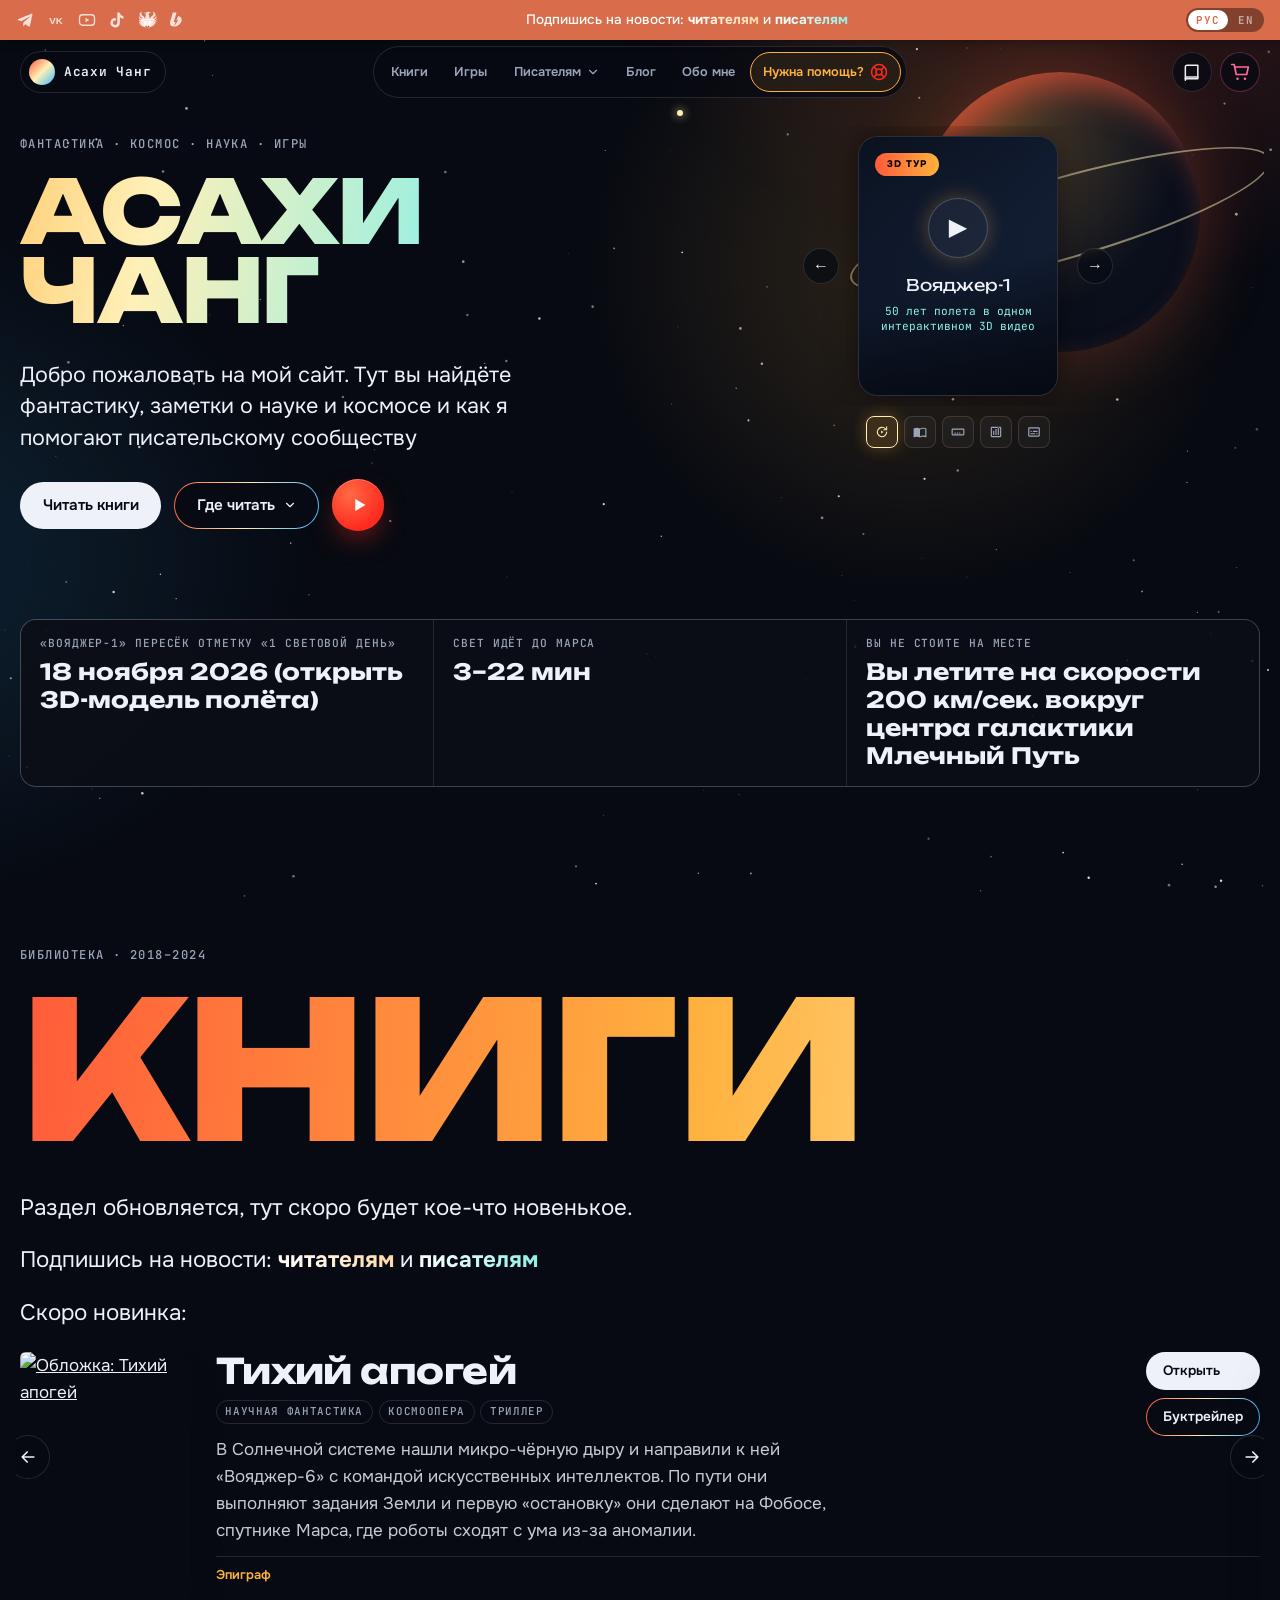
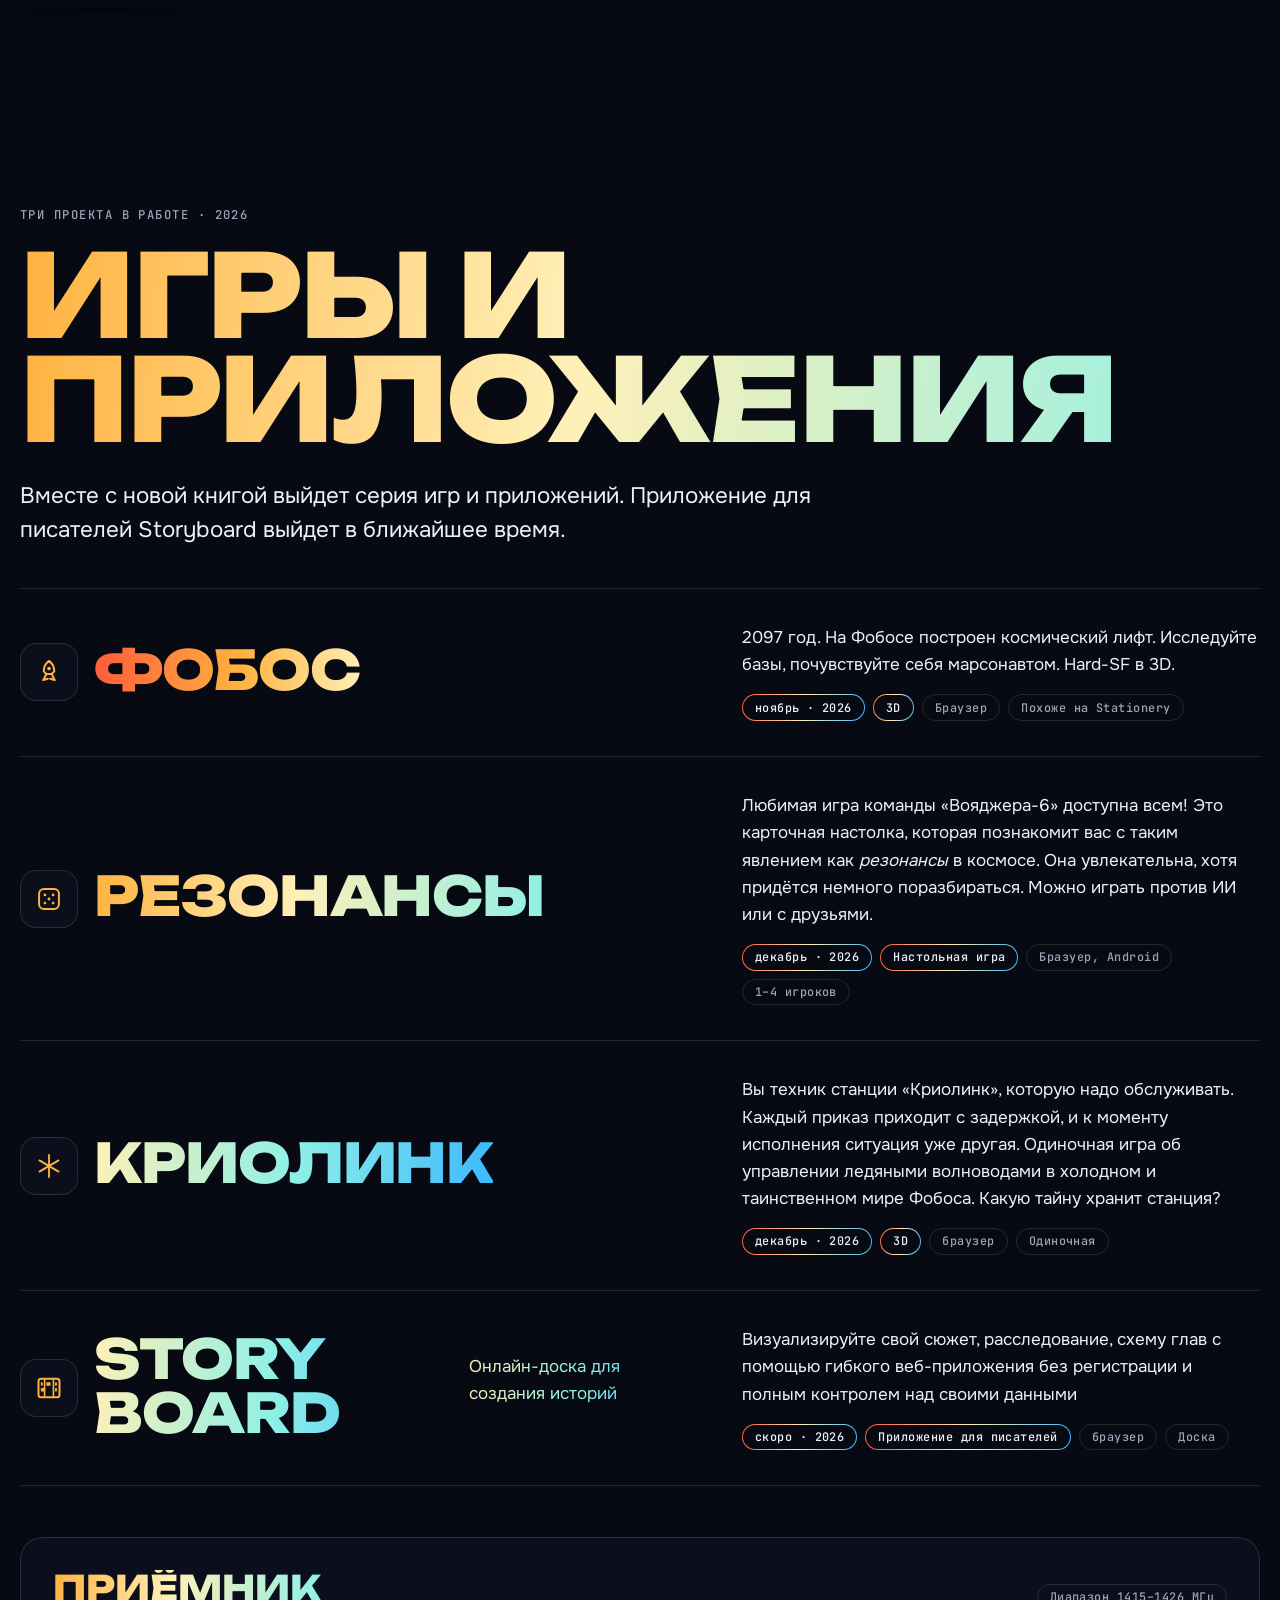
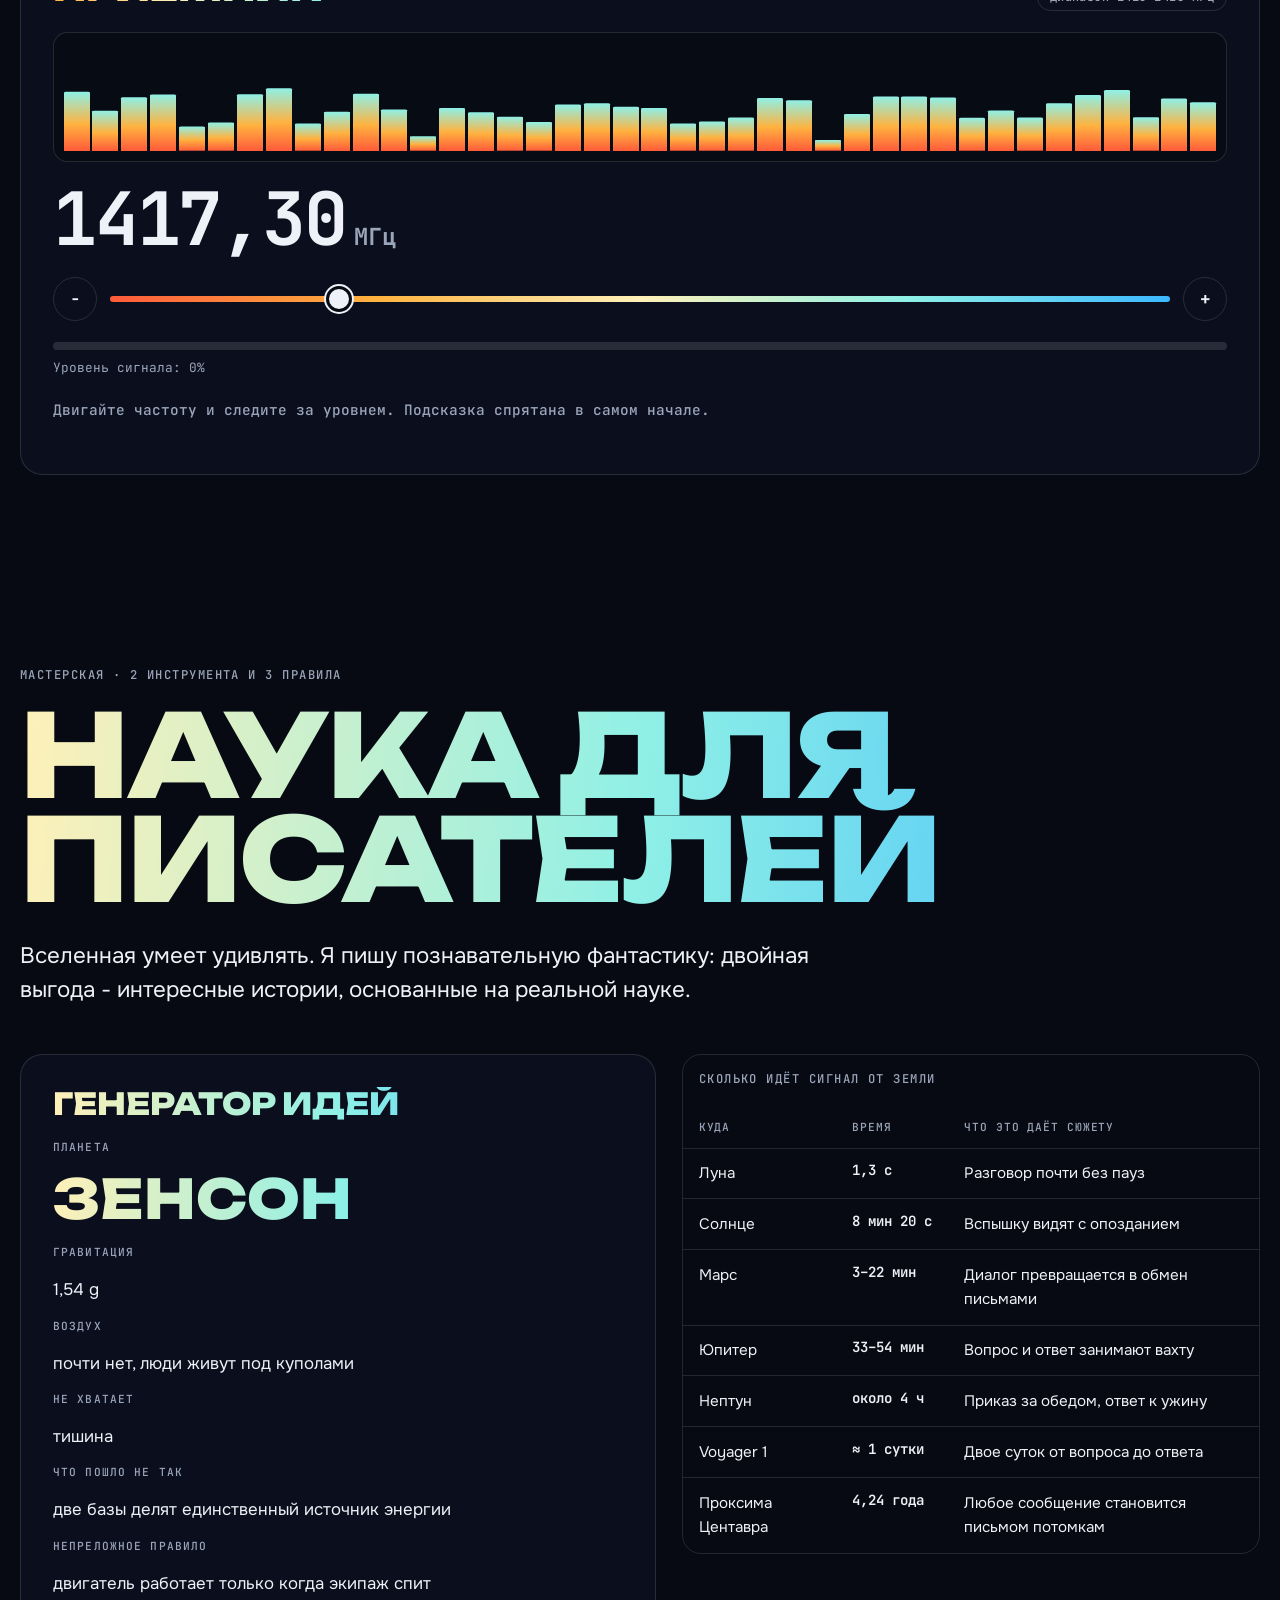
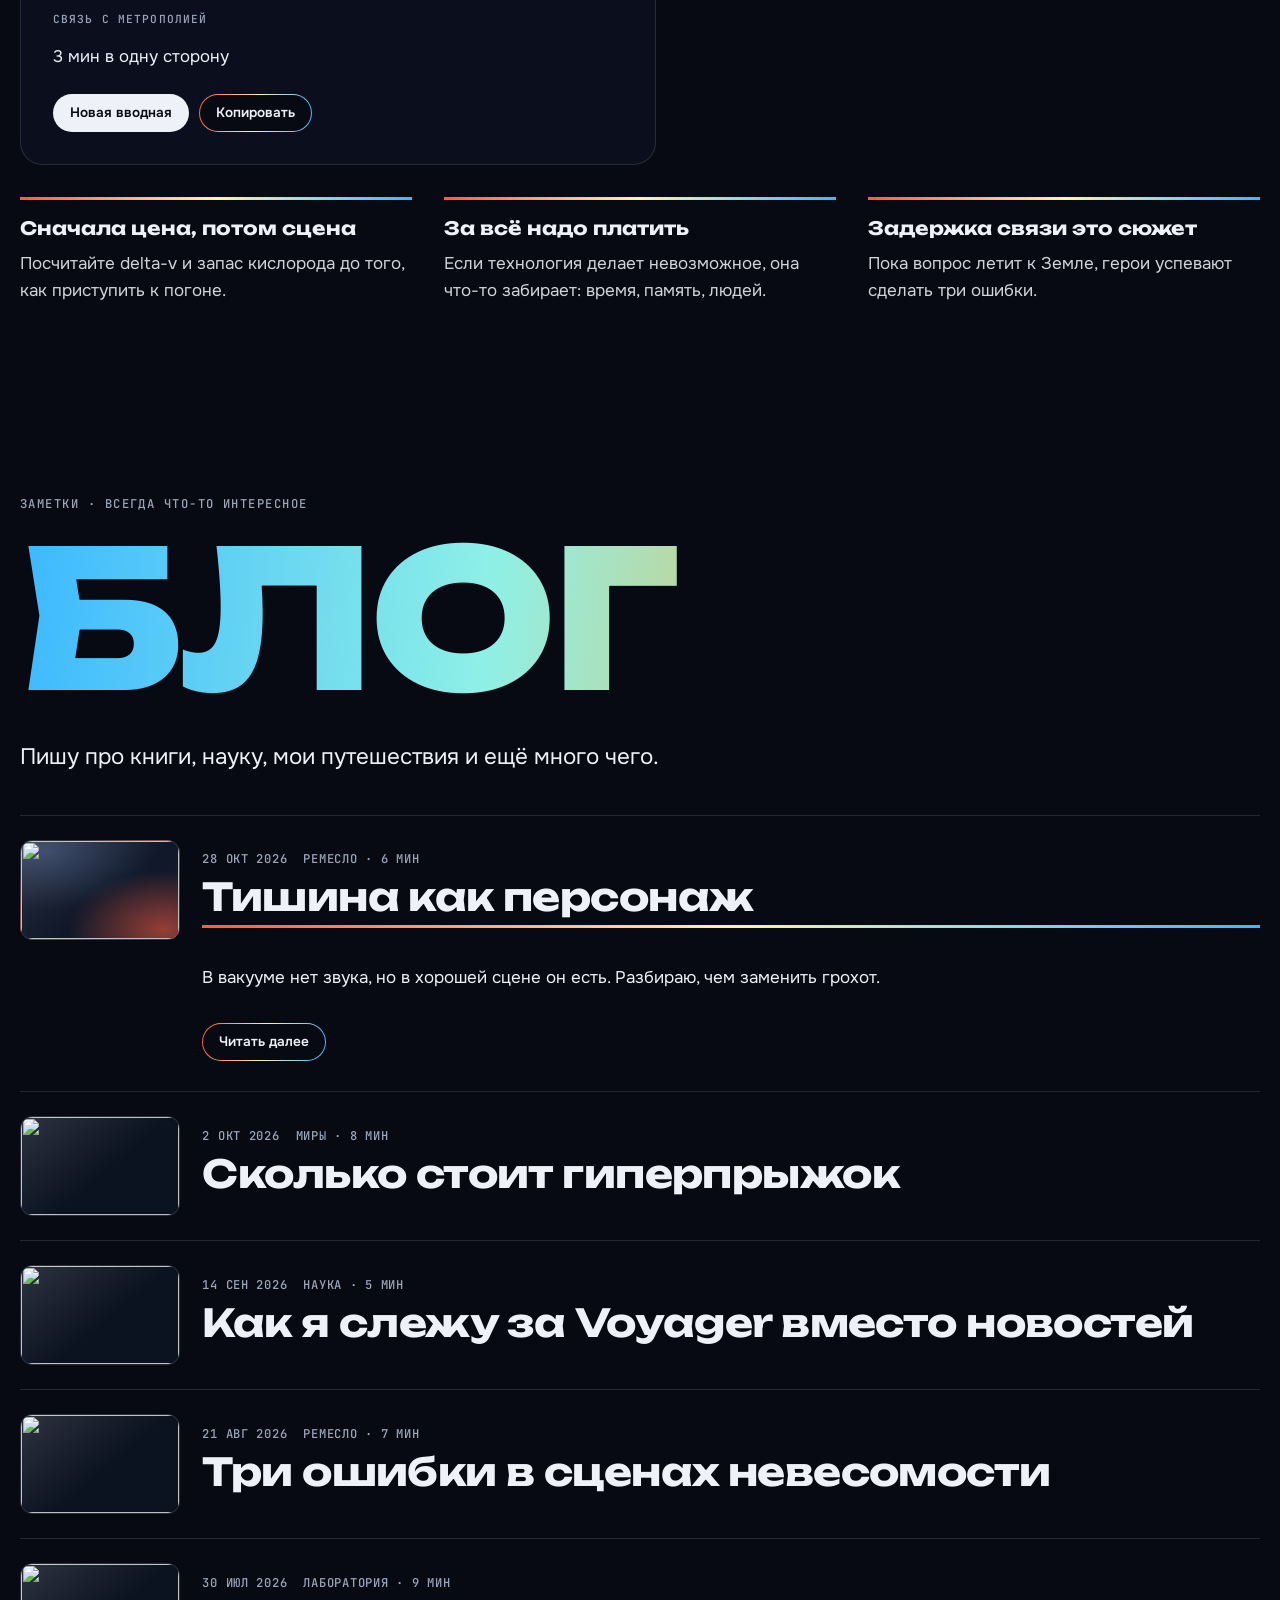
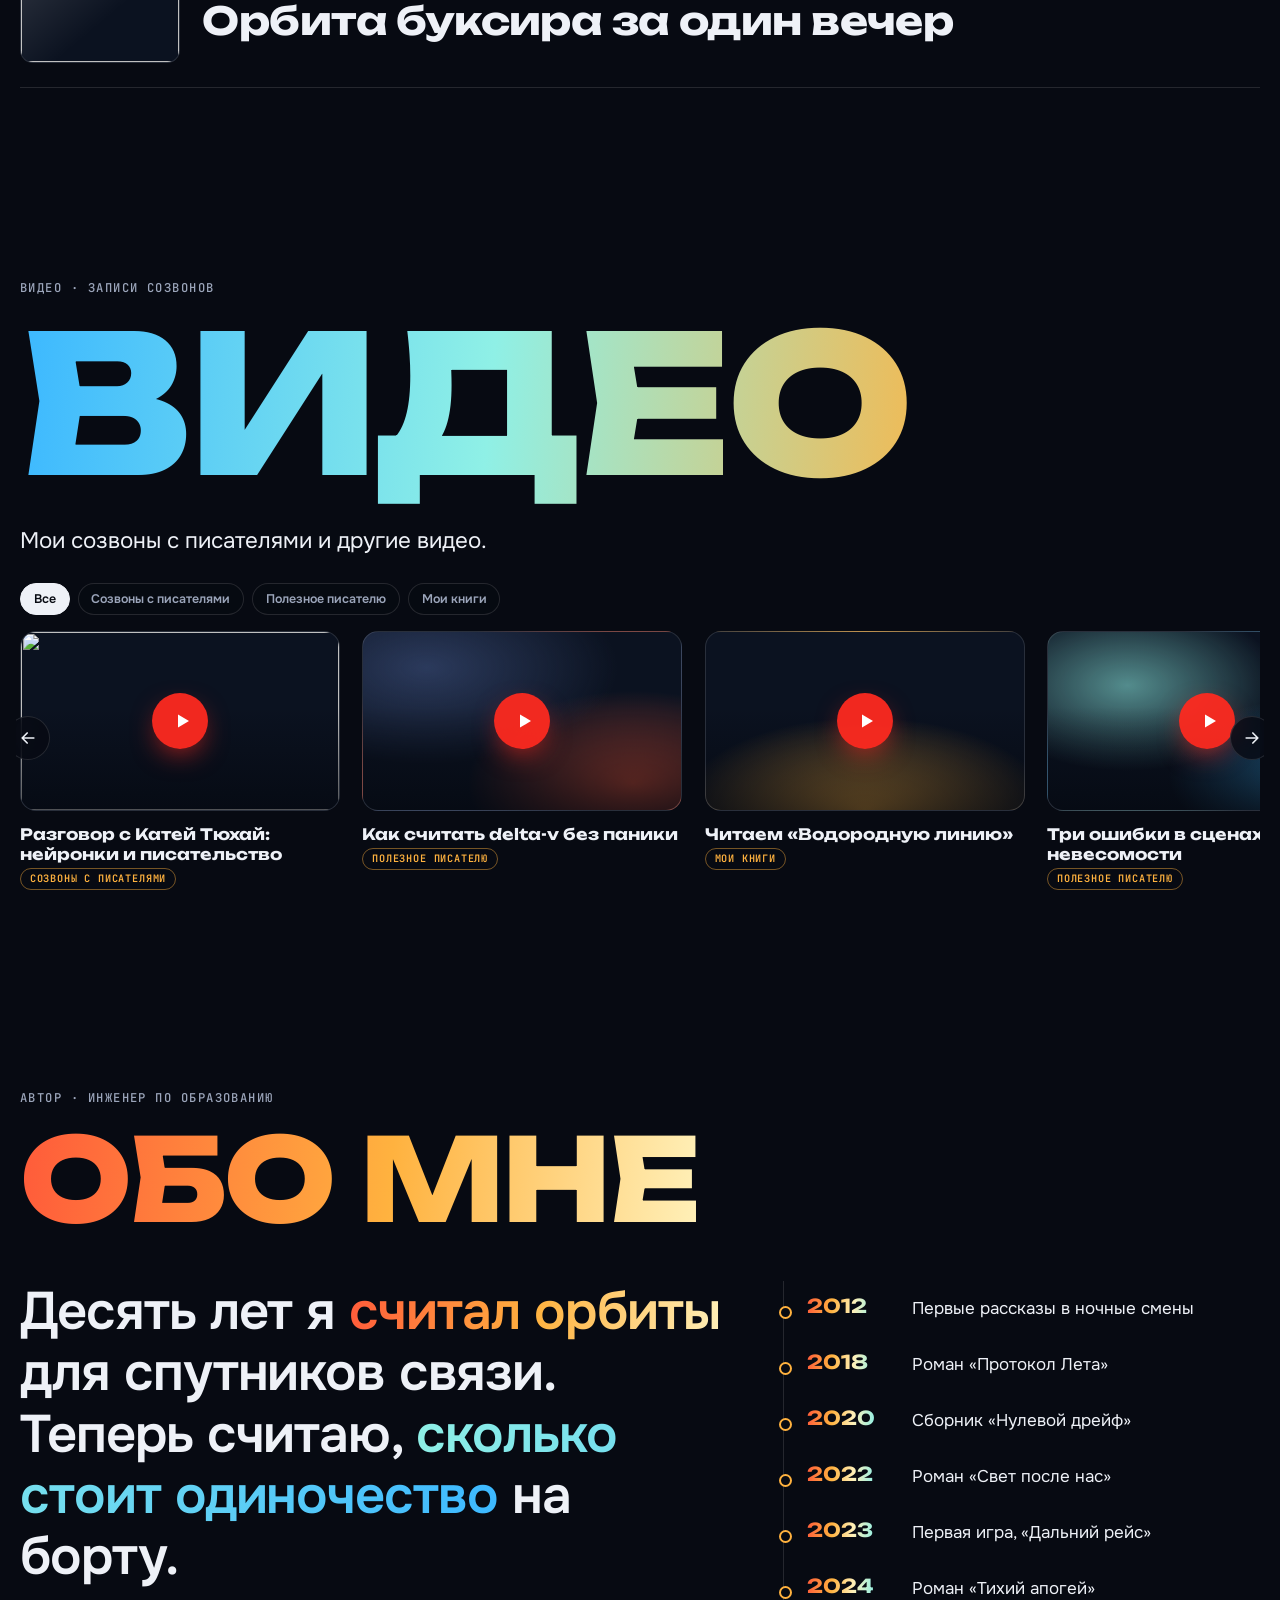
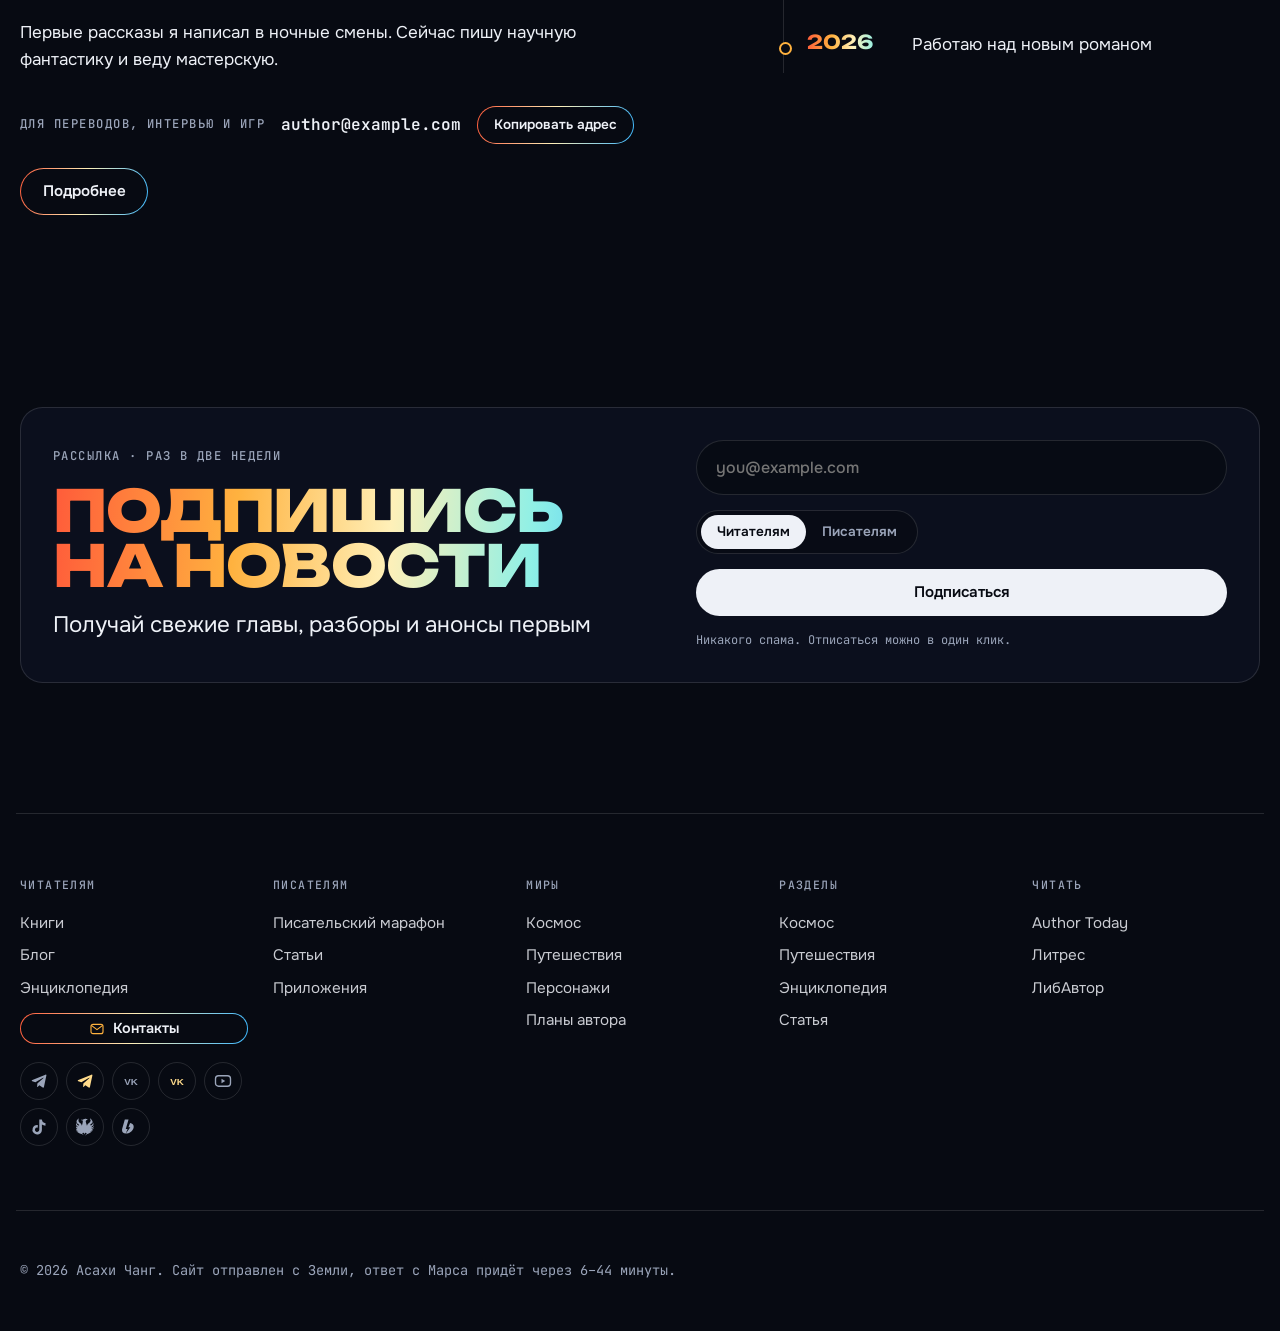
==== website/0.01-2026-11-20/index.html @ e843001e "Add files via upload" ====
<!doctype html>
<html lang="ru">
<head>
<meta charset="utf-8">
<meta name="viewport" content="width=device-width,initial-scale=1,viewport-fit=cover">
<title>Асахи Чанг</title>
<link rel="preconnect" href="https://fonts.googleapis.com">
<link rel="preconnect" href="https://fonts.gstatic.com" crossorigin>
<link rel="stylesheet" href="https://fonts.googleapis.com/css2?family=Unbounded:wght@500..900&family=Onest:wght@400..700&family=JetBrains+Mono:wght@400..700&display=swap">
<link rel="stylesheet" href="styles.css?date=11172026">
<link rel="stylesheet" href="hand_styles.css">
</head>
<body>

<!-- SVG-ИКОНКИ -->
<svg width="0" height="0" style="position:absolute" aria-hidden="true" focusable="false"><defs>
<symbol id="i-play" viewBox="0 0 24 24"><path d="M8 5.5v13l11-6.5z" fill="currentColor"/></symbol>
<symbol id="i-arrow" viewBox="0 0 24 24"><path d="M6 9l6 6 6-6" fill="none" stroke="currentColor" stroke-width="2" stroke-linecap="round" stroke-linejoin="round"/></symbol>
<symbol id="i-arrow-r" viewBox="0 0 24 24"><path d="M5 12h14M13 6l6 6-6 6" fill="none" stroke="currentColor" stroke-width="2" stroke-linecap="round" stroke-linejoin="round"/></symbol>
<symbol id="i-close" viewBox="0 0 24 24"><path d="M6 6l12 12M18 6 6 18" fill="none" stroke="currentColor" stroke-width="2" stroke-linecap="round"/></symbol>
<symbol id="i-mail" viewBox="0 0 24 24"><rect x="3" y="5" width="18" height="14" rx="3" fill="none" stroke="currentColor" stroke-width="1.7"/><path d="m4 7 8 6 8-6" fill="none" stroke="currentColor" stroke-width="1.7" stroke-linecap="round" stroke-linejoin="round"/></symbol>
<symbol id="i-burger" viewBox="0 0 24 24"><path d="M3 6h18M3 12h18M3 18h18" fill="none" stroke="currentColor" stroke-width="2" stroke-linecap="round"/></symbol>
<symbol id="i-book" viewBox="0 0 24 24"><path d="M4 6a2 2 0 0 1 2-2h13v16H6a2 2 0 0 0-2 2V6z" fill="none" stroke="currentColor" stroke-width="1.8" stroke-linecap="round" stroke-linejoin="round"/><path d="M4 20a2 2 0 0 1 2-2h13" fill="none" stroke="currentColor" stroke-width="1.8" stroke-linecap="round"/></symbol>
<symbol id="i-cart" viewBox="0 0 24 24"><circle cx="9" cy="20" r="1.5" fill="currentColor"/><circle cx="18" cy="20" r="1.5" fill="currentColor"/><path d="M2 3h3l2.5 12h12.5l2-9H6" fill="none" stroke="currentColor" stroke-width="2" stroke-linecap="round" stroke-linejoin="round"/></symbol>
<symbol id="i-up" viewBox="0 0 24 24"><path d="M12 19V5M5 12l7-7 7 7" fill="none" stroke="currentColor" stroke-width="2" stroke-linecap="round" stroke-linejoin="round"/></symbol>
<symbol id="i-tg" viewBox="0 0 24 24"><path d="M21.9 4.3 18.6 20c-.2 1-.9 1.2-1.7.8l-4.4-3.3-2.1 2c-.2.2-.4.4-.9.4l.3-4.5 8.2-7.4c.4-.3-.1-.5-.6-.2L7.2 13.5 3 12.2c-1-.3-1-1 .2-1.4L20.6 3.5c.8-.3 1.5.2 1.3.8Z" fill="currentColor"/></symbol>
<symbol id="i-vk" viewBox="0 0 24 24"><text x="12" y="17" text-anchor="middle" font-family="Arial,Helvetica,sans-serif" font-weight="700" font-size="13" fill="currentColor">VK</text></symbol>
<symbol id="i-yt" viewBox="0 0 24 24"><rect x="2" y="5" width="20" height="14" rx="4" fill="none" stroke="currentColor" stroke-width="1.8"/><path d="M10 9l5 3-5 3z" fill="currentColor"/></symbol>
<symbol id="i-tiktok" viewBox="0 0 24 24"><path d="M19.59 6.69a4.83 4.83 0 0 1-3.77-4.25V2h-3.45v13.67a2.89 2.89 0 0 1-5.2 1.74 2.89 2.89 0 0 1 2.31-4.64 2.93 2.93 0 0 1 .88.13V9.4a6.84 6.84 0 0 0-1-.05A6.33 6.33 0 0 0 5 20.1a6.34 6.34 0 0 0 10.86-4.43v-7a8.16 8.16 0 0 0 4.77 1.52v-3.4a4.85 4.85 0 0 1-1-.1z" fill="currentColor"/></symbol>
<symbol id="i-boosty" viewBox="0 0 24 24">
  <g transform="translate(-3.86, -3.0) scale(0.099)" fill="currentColor">
    <path d="M44.3 164.5L76.9 51.6H127l-10.1 35c-0.1 0.2-0.2 0.4-0.3 0.6L90 179.6h24.8c-10.4 25.9-18.5 46.2-24.3 60.9 c-45.8-0.5-58.6-33.3-47.4-72.1 M90.7 240.6l60.4-86.9h-25.6l22.3-55.7c38.2 4 56.2 34.1 45.6 70.5 c-11.3 39.1-57.1 72.1-101.7 72.1C91.3 240.6 91 240.6 90.7 240.6z"/>
  </g>
</symbol>
<symbol id="i-at" viewBox="0 0 24 24">
  <g transform="translate(-9.5, 32.5) scale(0.013, -0.013)" fill="currentColor">
    <path d="M1004 2409 c-12 -24 -17 -60 -18 -129 -1 -143 32 -204 169 -305 84 -62 106 -91 150 -190 l31 -73 18 62 c48 163 57 209 66 311 6 61 13 125 16 142 5 32 4 33 -21 23 -64 -24 -125 0 -125 49 0 36 15 42 67 28 38 -10 44 -8 145 46 113 61 173 73 214 42 12 -9 43 -14 90 -15 69 0 134 -14 134 -29 0 -4 -17 -15 -37 -25 -122 -57 -173 -117 -173 -203 0 -23 20 -101 44 -175 24 -73 50 -159 57 -191 7 -32 16 -60 19 -62 4 -3 20 23 35 58 37 87 62 116 181 214 86 71 109 96 134 146 44 88 42 143 -11 242 -38 72 -39 76 -17 70 85 -26 169 -108 222 -220 69 -143 55 -210 -61 -292 -101 -71 -133 -105 -133 -142 0 -60 87 -67 151 -13 45 37 108 138 115 184 9 53 19 55 38 8 20 -49 21 -139 2 -183 -12 -29 -82 -102 -132 -137 -60 -43 -70 -120 -15 -120 55 0 125 67 178 168 l24 47 -6 -57 c-12 -126 -62 -203 -155 -237 -64 -24 -96 -59 -73 -82 15 -15 100 24 166 74 52 41 55 38 28 -25 -28 -64 -61 -94 -156 -139 -46 -22 -87 -45 -91 -50 -9 -15 105 -10 136 6 35 18 36 16 11 -33 -30 -59 -53 -73 -129 -82 -77 -8 -112 -23 -112 -47 0 -13 8 -15 43 -10 23 2 51 8 62 12 l20 8 -20 -21 c-50 -51 -179 -131 -252 -157 -207 -72 -234 -88 -287 -162 -17 -24 -32 -40 -34 -35 -7 23 43 126 85 172 51 56 51 53 -19 90 -77 41 -121 13 -149 -97 l-16 -67 -17 57 c-21 73 -67 127 -107 127 -16 0 -53 -12 -81 -26 l-52 -26 30 -21 c61 -45 103 -102 135 -184 8 -22 2 -19 -33 19 -51 54 -79 69 -180 97 -133 36 -259 89 -330 137 -98 68 -101 74 -34 67 31 -3 56 -3 56 0 0 17 -48 47 -74 47 -59 0 -103 20 -150 67 -48 49 -59 71 -28 54 10 -5 48 -9 85 -9 65 1 66 2 50 20 -9 10 -40 32 -68 48 -71 41 -103 75 -136 145 -29 61 -42 125 -16 78 25 -45 134 -123 172 -123 36 0 10 47 -66 117 -32 30 -67 74 -79 97 -20 42 -53 176 -45 184 2 2 13 -17 24 -42 53 -116 211 -229 211 -151 0 39 -29 88 -67 115 -115 80 -144 138 -123 250 6 36 17 76 25 90 13 24 13 24 25 -20 35 -132 184 -290 273 -290 61 0 51 63 -19 117 -113 88 -152 126 -179 174 -55 102 -33 210 67 315 54 58 128 118 135 110 3 -2 -3 -19 -13 -37z"/>
              <path d="M1622 2356 c-32 -23 -32 -24 -10 -30 41 -10 55 -7 66 19 7 14 12 28 12 30 0 13 -39 1 -68 -19z"/>
              <path d="M1420 1671 c-36 -11 -90 -26 -120 -35 -30 -9 -105 -19 -167 -23 l-111 -6 13 -46 c7 -25 28 -111 45 -191 18 -80 37 -152 42 -160 13 -21 0 159 -18 245 -22 109 -28 102 84 107 75 4 116 12 181 37 113 42 144 41 187 -5 19 -19 34 -41 34 -47 0 -7 9 2 19 19 21 34 75 64 115 64 15 0 75 -16 135 -35 88 -28 123 -35 191 -35 80 0 82 -1 77 -22 -15 -62 -38 -240 -35 -270 2 -24 14 9 42 122 22 85 45 171 52 191 l12 36 -131 6 c-111 4 -148 10 -231 36 -143 45 -202 39 -227 -21 l-12 -30 -13 31 c-13 30 -48 52 -82 50 -9 0 -46 -8 -82 -18z"/>
              <path d="M1666 1519 c-38 -33 -51 -134 -38 -294 9 -102 8 -120 -6 -146 -10 -16 -20 -29 -24 -29 -23 0 -32 55 -34 195 -3 215 -23 285 -83 285 -14 0 -57 -11 -96 -24 -38 -14 -97 -28 -132 -32 l-62 -6 7 -52 c4 -28 7 -145 7 -259 l0 -209 30 6 c17 3 71 26 120 51 111 56 153 59 212 15 l40 -30 19 22 c28 31 81 50 118 42 17 -3 56 -22 86 -40 59 -36 109 -54 151 -54 26 0 26 1 17 48 -15 74 -12 328 4 399 l15 63 -23 -6 c-32 -8 -111 10 -179 41 -84 39 -116 42 -149 14z"/>
  </g>
</symbol>
<symbol id="i-at" viewBox="0 0 24 24"><path d="M5 4.5h11a3 3 0 0 1 3 3V19H8a3 3 0 0 1-3-3V4.5Z" fill="none" stroke="currentColor" stroke-width="1.8"/><path d="M8 9h8M8 13h5" stroke="currentColor" stroke-width="1.8" stroke-linecap="round"/></symbol>
<symbol id="i-litres" viewBox="0 0 24 24"><path d="M13 2 4 14h6l-1 8 9-12h-6l1-8Z" fill="currentColor"/></symbol>
<symbol id="i-litnet" viewBox="0 0 24 24"><circle cx="12" cy="12" r="9" fill="none" stroke="currentColor" stroke-width="1.8"/><path d="M3.5 9.5h17M3.5 14.5h17M12 3a15 15 0 0 1 0 18M12 3a15 15 0 0 0 0 18" fill="none" stroke="currentColor" stroke-width="1.3"/></symbol>
<symbol id="i-libautor" viewBox="0 0 24 24"><path d="M20 4c-6 1-10 4-12 9l-1 4 4-1c5-2 8-6 9-12Z" fill="none" stroke="currentColor" stroke-width="1.8" stroke-linejoin="round"/><path d="M6 18c1-3 3-5 6-6" fill="none" stroke="currentColor" stroke-width="1.8" stroke-linecap="round"/></symbol>
<symbol id="i-rocket" viewBox="0 0 24 24"><path d="M12 2.5c2.8 2 4.5 5.3 4.5 9l-2.2 2.2h-4.6L7.5 11.5c0-3.7 1.7-7 4.5-9Z" fill="none" stroke="currentColor" stroke-width="1.7" stroke-linejoin="round"/><path d="M9.8 13.7 7 19l4-1.2M14.2 13.7 17 19l-4-1.2" fill="none" stroke="currentColor" stroke-width="1.7" stroke-linecap="round" stroke-linejoin="round"/><circle cx="12" cy="9" r="1.6" fill="currentColor"/></symbol>
<symbol id="i-dice" viewBox="0 0 24 24"><rect x="3.5" y="3.5" width="17" height="17" rx="4" fill="none" stroke="currentColor" stroke-width="1.7"/><circle cx="8.5" cy="8.5" r="1.2" fill="currentColor"/><circle cx="15.5" cy="8.5" r="1.2" fill="currentColor"/><circle cx="12" cy="12" r="1.2" fill="currentColor"/><circle cx="8.5" cy="15.5" r="1.2" fill="currentColor"/><circle cx="15.5" cy="15.5" r="1.2" fill="currentColor"/></symbol>
<symbol id="i-snow" viewBox="0 0 24 24"><path d="M12 2.5v19M3.8 7.2l16.4 9.6M20.2 7.2 3.8 16.8" fill="none" stroke="currentColor" stroke-width="1.6" stroke-linecap="round"/></symbol>
<!-- VER v0.01 (2026-11-20 15:06): новая иконка Story board -->
<symbol id="i-storyboard" viewBox="0 0 24 24"><rect x="3" y="4" width="18" height="16" rx="2.2" fill="none" stroke="currentColor" stroke-width="1.7"/><path d="M8.2 4v16M15.8 4v16" stroke="currentColor" stroke-width="1.4"/><rect x="5" y="7" width="1.6" height="3" rx=".5" fill="currentColor"/><rect x="9.7" y="7" width="3.6" height="3" rx=".5" fill="currentColor"/><rect x="17.2" y="7" width="1.6" height="3" rx=".5" fill="currentColor"/><rect x="5" y="12" width="3.6" height="3" rx=".5" fill="currentColor"/><rect x="17.2" y="12" width="1.6" height="3" rx=".5" fill="currentColor"/></symbol>
<symbol id="i-tag" viewBox="0 0 24 24"><path d="M3 12V5a2 2 0 0 1 2-2h7l9 9-9 9-9-9Z" fill="none" stroke="currentColor" stroke-width="1.7" stroke-linejoin="round"/><circle cx="8" cy="8" r="1.6" fill="currentColor"/></symbol>
<symbol id="i-user" viewBox="0 0 24 24"><circle cx="12" cy="8" r="4" fill="none" stroke="currentColor" stroke-width="1.8"/><path d="M4 21c1.5-4 4.5-6 8-6s6.5 2 8 6" fill="none" stroke="currentColor" stroke-width="1.8" stroke-linecap="round"/></symbol>
<symbol id="i-globe" viewBox="0 0 24 24"><circle cx="12" cy="12" r="9" fill="none" stroke="currentColor" stroke-width="1.7"/><path d="M3 12h18M12 3c3 3.5 3 14.5 0 18M12 3c-3 3.5-3 14.5 0 18" fill="none" stroke="currentColor" stroke-width="1.3"/></symbol>
<symbol id="i-clock" viewBox="0 0 24 24"><circle cx="12" cy="12" r="9" fill="none" stroke="currentColor" stroke-width="1.7"/><path d="M12 7v5l3 2" fill="none" stroke="currentColor" stroke-width="1.8" stroke-linecap="round" stroke-linejoin="round"/></symbol>
<symbol id="i-search" viewBox="0 0 24 24"><circle cx="11" cy="11" r="7" fill="none" stroke="currentColor" stroke-width="1.8"/><path d="m16 16 4 4" stroke="currentColor" stroke-width="1.8" stroke-linecap="round"/></symbol>
</defs></svg>

<div class="aura" aria-hidden="true"></div>
<canvas class="sky" id="sky" aria-hidden="true"></canvas>
<div class="tws" id="tws" aria-hidden="true"></div>

<!-- PROMO -->
<div class="promo">
  <div class="promo-soc">
    <a href="https://t.me/asahichang" target="_blank" rel="noopener" aria-label="Telegram (личный паблик)" title="Telegram (личный паблик)"><svg class="ic" aria-hidden="true"><use href="#i-tg"/></svg></a>
<a href="https://vk.ru/asahichang" target="_blank" rel="noopener" aria-label="ВКонтакте (Страница автора)" title="ВКонтакте (Страница автора)"><svg class="ic" aria-hidden="true"><use href="#i-vk"/></svg></a>
<a href="https://www.youtube.com/@Asahi_Chang/videos" target="_blank" rel="noopener" aria-label="YouTube канал" title="YouTube канал"><svg class="ic" aria-hidden="true"><use href="#i-yt"/></svg></a>
<a href="https://www.tiktok.com/@asahi.chang" target="_blank" rel="noopener" aria-label="TikTok" title="TikTok"><svg class="ic" aria-hidden="true"><use href="#i-tiktok"/></svg></a>
<a href="https://author.today/u/asahi_chang" target="_blank" rel="noopener" aria-label="Читать книги на Автор Тудей" title="Читать книги на Автор Тудей"><svg class="ic" aria-hidden="true"><use href="#i-at"/></svg></a>
<a href="https://boosty.to/asahichang" target="_blank" rel="noopener" aria-label="Поддержать на Boosty" title="Поддержать на Boosty"><svg class="ic" aria-hidden="true"><use href="#i-boosty"/></svg></a>
  </div>
  <div class="promo-txt">
    <span class="p-full">Подпишись на новости: <button class="p-link p1" data-tab="r">читателям</button> и <button class="p-link p2" data-tab="w">писателям</button></span>
    <button class="p-link p-mob" data-tab="r">Подпишись</button>
  </div>
  <div class="promo-lang" id="promoLang" role="group" aria-label="Язык сайта">
  <button type="button" class="lang-btn on" data-lang="ru" aria-pressed="true">РУС</button>
  <button type="button" class="lang-btn" data-lang="en" aria-pressed="false">EN</button>
</div>
</div>

<!-- HEADER -->
<header class="topbar">
  <div class="topbar-inner">
    <div class="left-menu">
      <a class="brand" title="Сайт писателя фантастики, фэнтези, космос Асахи Чанга: открыть темы или перейти на главную" href="index.html" aria-label="Сайт писателя Асахи Чанга, перейти на главную">
        <i aria-hidden="true"></i><span>Асахи Чанг</span>
      </a>
      <button class="menu-toggle" id="menuToggle" aria-label="Открыть меню">
        <svg class="ic" aria-hidden="true"><use href="#i-burger"/></svg>
      </button>
    </div>

    <nav class="nav" id="mainNav" aria-label="Разделы сайта">
      <a href="#books" data-s="books">Книги</a>
      <a href="#games" data-s="games">Игры</a>
      <div style="position:relative">
        <button class="navdrop-btn" id="wdBtn" type="button" aria-expanded="false">Писателям <svg class="ic ic-xs" aria-hidden="true"><use href="#i-arrow"/></svg></button>
        <div class="drop-menu navdrop-menu" id="wdMenu">
          <a href="marathon.html">Писательский марафон</a>
          <a href="wiki-article.html">Статьи</a>
          <a href="encyclopedia.html">Энциклопедия</a>
        </div>
      </div>
      <a href="#blog" data-s="blog">Блог</a>
      <a href="#about" data-s="about">Обо мне</a>
      <a href="help.html" class="nav-help" title="Писательские марафоны, создание обложек и видео, игры к книгам, поиск специалистов" aria-label="Нужна помощь">
        <span>Нужна помощь?</span>
        <svg class="ic" viewBox="0 0 24 24" aria-hidden="true" style="stroke:#ff2a1f; stroke-width:2; fill:none;">
          <circle cx="12" cy="12" r="10"></circle>
          <circle cx="12" cy="12" r="4"></circle>
          <line x1="4.93" y1="4.93" x2="9.17" y2="9.17"></line>
          <line x1="14.83" y1="14.83" x2="19.07" y2="19.07"></line>
          <line x1="14.83" y1="9.17" x2="19.07" y2="4.93"></line>
          <line x1="9.17" y1="14.83" x2="4.93" y2="19.07"></line>
        </svg>
      </a>
    </nav>

    <div class="right-menu">
      <div style="position:relative">
        <button class="icon-btn" id="topReadBtn" aria-label="Где читать" aria-expanded="false">
          <svg class="ic" aria-hidden="true"><use href="#i-book"/></svg>
        </button>
        <div class="drop-menu top-drop-menu" id="topReadMenu">
          <a href="https://author.today/u/asahi_chang" target="_blank" rel="noopener"><svg class="ic" aria-hidden="true"><use href="#i-at"/></svg> Author Today</a>
          <a href="https://www.litres.ru/author/asahi-chang/" target="_blank" rel="noopener"><svg class="ic" aria-hidden="true"><use href="#i-litres"/></svg> Литрес</a>
          <!-- <a href="https://litnet.com" target="_blank" rel="noopener"><svg class="ic" aria-hidden="true"><use href="#i-litnet"/></svg> Литнет</a> -->
          <a href="https://libauthor.ru/asahichang" target="_blank" rel="noopener"><svg class="ic" aria-hidden="true"><use href="#i-libautor"/></svg> ЛибАвтор</a>
        </div>
      </div>
      <a class="icon-btn cart" href="#" target="_blank" rel="noopener" aria-label="Корзина">
        <svg class="ic" aria-hidden="true"><use href="#i-cart"/></svg>
      </a>
    </div>
  </div>
</header>






<!-- PAGE CONTENT -->

<main>
  <section class="hero spot" id="top">
    <div class="planet" id="planet" aria-hidden="true"></div>
    <button class="anomaly" id="anomaly" type="button" aria-label="Необычный источник сигнала"></button>

    <div class="wrap hero-in">
      <div class="hero-text-col" >
        <p class="eyebrow">Фантастика · Космос · Наука · Игры</p>
        <h1 class="g"><span>Асахи</span><span>Чанг</span></h1>
        <p class="lead">Добро пожаловать на мой сайт. Тут вы найдёте фантастику, заметки о науке и космосе и как я помогают писательскому сообществу</p>
        <div class="cta">
          <a class="btn p" href="book.html">Читать книги</a>
          <div class="readwrap" id="readwrap">
            <button class="btn o read-btn" id="readBtn" type="button" aria-expanded="false">
              Где читать <svg class="ic ic-xs" aria-hidden="true"><use href="#i-arrow"/></svg>
            </button>
            <div class="readmenu" id="readmenu">
              <a href="https://author.today/u/asahi_chang" target="_blank" rel="noopener"><svg class="ic" aria-hidden="true"><use href="#i-at"/></svg> Author Today</a>
              <a href="https://www.litres.ru/author/asahi-chang/" target="_blank" rel="noopener"><svg class="ic" aria-hidden="true"><use href="#i-litres"/></svg> Литрес</a>
              <!-- <a href="https://litnet.com" target="_blank" rel="noopener"><svg class="ic" aria-hidden="true"><use href="#i-litnet"/></svg> Литнет</a> -->
              <a href="https://libauthor.ru/asahichang" target="_blank" rel="noopener"><svg class="ic" aria-hidden="true"><use href="#i-libautor"/></svg> ЛибАвтор</a>
            </div>
          </div>
          <button class="playbtn" id="heroPlay" type="button" data-video="aqz-KE-bpKQ" aria-label="Смотреть видео">
            <svg class="ic" aria-hidden="true"><use href="#i-play"/></svg>
          </button>
        </div>
      </div>

      <div class="hc-visual-col">
        <div class="hc-carousel-wrapper">
          <button class="hc-carousel-arrow left" id="hc-prevBtn" aria-label="Предыдущий слайд">←</button>
          <div class="hc-carousel-viewport">
            <div class="hc-carousel-track" id="hc-carouselTrack">
              <!-- VER v0.01 (2026-11-20 15:07): новый первый слайд «3D тур» -->
              <div class="hc-carousel-slide">
                <a class="hc-slide-link hc-tour" href="/voyager-1-3d" data-tip="3D-тур «Вояджер-1»" title="3D-тур «Вояджер-1»" aria-label="Открыть 3D-тур «Вояджер-1»">
                  <div class="hc-mock-game-app hc-tour-card">
                    <!-- Подложка 3D-тура: сюда вставить картинку, например style="--tour-cover:url('images/voyager-1-3d.jpg')" -->
                    <div class="hc-tour-bg" aria-hidden="true"></div>
                    <div class="hc-badge">3D тур</div>
                    <div class="hc-game-icon">▶</div>
                    <div class="hc-game-title-mock">Вояджер-1</div>
                    <div class="hc-game-sub">50 лет полета в одном интерактивном 3D видео</div>
                  </div>
                </a>
              </div>
              <div class="hc-carousel-slide">
                <div class="hc-book-scene">
                  <div class="hc-book">
                    <div class="hc-book-face hc-book-back">
                      <div class="hc-book-back-text">Скоро новинка от Асахи Чанга!</div>
                      <div class="hc-book-back-year">2026</div>
                    </div>
                    <div class="hc-book-face hc-book-spine"></div>
                    <div class="hc-book-face hc-book-pages-right"></div>
                    <div class="hc-book-face hc-book-pages-top"></div>
                    <div class="hc-book-face hc-book-pages-bottom"></div>
                    <div class="hc-book-face hc-book-front">
                      <img src="https://images.unsplash.com/photo-1451187580459-43490279c0fa?q=80&w=400&auto=format&fit=crop" alt="Обложка">
                    </div>
                  </div>
                </div>
              </div>
              <!-- VER v0.01 (2026-11-20 15:08): вторая книга временно закомментирована -->
              <!--
              <div class="hc-carousel-slide">
                <div class="hc-book-scene">
                  <div class="hc-book">
                    <div class="hc-book-face hc-book-back">
                      <div class="hc-book-back-text">Скоро новинка от Асахи Чанга!</div>
                      <div class="hc-book-back-year">2026</div>
                    </div>
                    <div class="hc-book-face hc-book-spine"></div>
                    <div class="hc-book-face hc-book-pages-right"></div>
                    <div class="hc-book-face hc-book-pages-top"></div>
                    <div class="hc-book-face hc-book-pages-bottom"></div>
                    <div class="hc-book-face hc-book-front">
                      <img src="https://images.unsplash.com/photo-1614730321146-b6fa6a46bcb4?q=80&w=400&auto=format&fit=crop" alt="Обложка">
                    </div>
                  </div>
                </div>
              </div>
              -->
              <div class="hc-carousel-slide">
                <div class="hc-mock-game-app">
                  <div class="hc-badge">Игра-онлайн</div>
                  <div class="hc-game-icon">▶</div>
                  <div class="hc-game-title-mock">Орбита</div>
                  <div class="hc-game-sub">Нарративная стратегия</div>
                </div>
              </div>
              <div class="hc-carousel-slide">
                <div class="hc-mock-cards">
                  <div class="hc-badge-cards">Карточная игра</div>
                  <div class="hc-mock-card"></div>
                  <div class="hc-mock-card"></div>
                </div>
              </div>
              <div class="hc-carousel-slide">
                <div class="hc-mock-desktop-app">
                  <div class="hc-mac-header">
                    <div class="hc-mac-dot red"></div>
                    <div class="hc-mac-dot yellow"></div>
                    <div class="hc-mac-dot green"></div>
                  </div>
                  <div class="hc-mac-content">
                    <div class="hc-mac-line color"></div>
                    <div class="hc-mac-line"></div>
                    <div class="hc-mac-line short"></div>
                    <div class="hc-mac-line"></div>
                  </div>
                </div>
              </div>
              <!-- VER v0.01 (2026-11-20 15:08): мобильное приложение временно закомментировано -->
              <!--
              <div class="hc-carousel-slide">
                <div class="hc-mock-phone">
                  <div class="hc-phone-notch"></div>
                  <div class="hc-phone-screen">
                    <div class="hc-phone-game-header">Игровое приложение</div>
                    <div class="hc-phone-game-btn">Играть</div>
                  </div>
                </div>
              </div>
              -->
            </div>
          </div>
          <button class="hc-carousel-arrow right" id="hc-nextBtn" aria-label="Следующий слайд">→</button>
        </div>

        <!-- VER v0.01 (2026-11-20 15:09): миниатюры под новое число слайдов -->
        <div class="hc-thumbnails" id="hc-thumbnails">
          <button class="hc-thumb active" data-index="0" aria-label="Слайд 1: 3D тур"><svg viewBox="0 0 24 24"><path d="M20 12a8 8 0 1 1-2.3-5.6" fill="none" stroke="currentColor" stroke-width="1.8" stroke-linecap="round"/><path d="M20 3v5h-5" fill="none" stroke="currentColor" stroke-width="1.8" stroke-linecap="round" stroke-linejoin="round"/><path d="M10.5 9.5v5l4-2.5z" fill="currentColor"/></svg></button>
          <button class="hc-thumb" data-index="1" aria-label="Слайд 2: книга"><svg viewBox="0 0 24 24"><path d="M21 5c-1.11-.35-2.33-.5-3.5-.5-1.95 0-4.05.4-5.5 1.5-1.45-1.1-3.55-1.5-5.5-1.5S2.45 4.9 1 6v14.65c0 .25.25.5.5.5.1 0 .15-.05.25-.1C3.1 20.45 5.05 20 6.5 20c1.95 0 4.05.4 5.5 1.5 1.35-.85 3.8-1.5 5.5-1.5 1.65 0 3.35.3 4.75 1.05.1.05.15.1.25.1.25 0 .5-.25.5-.5V6c-.6-.45-1.25-.75-2-1zm0 13.5c-1.1-.35-2.3-.5-3.5-.5-1.7 0-4.15.65-5.5 1.5V8c1.35-.85 3.8-1.5 5.5-1.5 1.2 0 2.4.15 3.5.5v11.5z"/></svg></button>
          <button class="hc-thumb" data-index="2" aria-label="Слайд 3: игра"><svg viewBox="0 0 24 24"><path d="M21 6H3c-1.1 0-2 .9-2 2v8c0 1.1.9 2 2 2h18c1.1 0 2-.9 2-2V8c0-1.1-.9-2-2-2zm0 10H3V8h18v8zM6 15h2v-2H6v2zm4 0h2v-2h-2v2zm4 0h2v-2h-2v2z"/></svg></button>
          <button class="hc-thumb" data-index="3" aria-label="Слайд 4: карточная игра"><svg viewBox="0 0 24 24"><path d="M19 3H5c-1.1 0-2 .9-2 2v14c0 1.1.9 2 2 2h14c1.1 0 2-.9 2-2V5c0-1.1-.9-2-2-2zm0 16H5V5h14v14zM7 10h2v7H7zm4-3h2v10h-2zm4-3h2v13h-2z"/></svg></button>
          <button class="hc-thumb" data-index="4" aria-label="Слайд 5: приложение"><svg viewBox="0 0 24 24"><path d="M20 4H4c-1.1 0-2 .9-2 2v12c0 1.1.9 2 2 2h16c1.1 0 2-.9 2-2V6c0-1.1-.9-2-2-2zm0 14H4V6h16v12zM6 10h2v2H6zm0 4h8v2H6zm10 0h2v2h-2zm-6-4h8v2h-8z"/></svg></button>
        </div>
      </div>

      <dl class="ticker">
        <div><dt>«Вояджер-1» пересёк отметку «1 световой день»</dt><dd>18 ноября 2026 (открыть 3D-модель полёта)</dd></div>
        <div><dt>Свет идёт до Марса</dt><dd>3–22 мин</dd></div>
        <div><dt>Вы не стоите на месте</dt><dd>Вы летите на скорости 200 км/сек. вокруг центра галактики Млечный Путь</dd></div>
      </dl>
    </div>
  </section>

  <section class="sec" id="books">
    <div class="wrap">
      <p class="eyebrow">Библиотека · 2018–2024</p>
      <h2 class="mega g gb">Книги</h2>
      <p class="lede">Раздел обновляется, тут скоро будет кое-что новенькое. </p>
      <p class="lede"><span class="p-full">Подпишись на новости: <button class="p-link p1" data-tab="r">читателям</button> и <button class="p-link p2" data-tab="w">писателям</button></span></p>
      <p class="lede">Скоро новинка:</p>

      <!-- VER v0.01 (2026-11-20 15:10): переключатель «Полка / По одному» -->
      <div class="books-view" id="booksView" role="tablist" aria-label="Вид книг">
        <button class="bv-btn on" type="button" role="tab" aria-selected="true" data-view="shelf">Полка</button>
        <button class="bv-btn" type="button" role="tab" aria-selected="false" data-view="one">По одному</button>
      </div>
      <div class="shelf" id="booksShelf" hidden>
        <button class="shelf-btn prev" type="button" data-shelf="booksTrack" data-dir="-1" aria-label="Предыдущие книги"><svg class="ic" aria-hidden="true"><use href="#i-arrow-r"/></svg></button>
        <div class="books" id="booksTrack">
          <article class="book">
            <div class="cover"><img src="https://images.unsplash.com/photo-1614730321146-b6fa6a46bcb4?q=80&w=400&auto=format&fit=crop" alt="Обложка: Тихий апогей"></div>
            <div class="meta">
              <p class="k">Цикл · Научная фантастика</p>
              <p class="b">В Солнечной системе нашли микро-чёрную дыру и направили к ней «Вояджер-6» с командой искусственных интеллектов. По пути они выполняют задания Земли и первую «остановку» они сделают на Фобосе, спутнике Марса, где роботы сходят с ума из-за аномалии.</p>
              <details><summary class="more">Эпиграф</summary><p class="excerpt">«Главная трагедия человечества — у нас эмоции из каменного века, институты из Средневековья и технологии богов» (Эдвард Уилсон)
</p></details>
            </div>
          </article>
          <article class="book">
            <div class="cover"><img src="https://images.unsplash.com/photo-1451187580459-43490279c0fa?q=80&w=400&auto=format&fit=crop" alt="Обложка: Свет после нас"></div>
            <div class="meta">
              <p class="k">Роман · 536 стр.</p>
              <p class="b">Ковчег идёт к звезде, которая, судя по свежим данным, уже погасла. Шестое поколение решает, говорить ли об этом остальным.</p>
              <details><summary class="more">Первые строки</summary><p class="excerpt">Когда долетим, нас будут помнить по расписанию вахт, сказал Дэв. Для начала это немало.</p></details>
            </div>
          </article>
          <!-- VER v0.01 (2026-11-20 15:22): заменил нерабочую обложку -->
          <article class="book">
            <div class="cover"><img src="https://images.unsplash.com/photo-1454789548928-9efd52dc4031?q=80&w=400&auto=format&fit=crop" alt="Обложка: Нулевой дрейф"></div>
            <div class="meta">
              <p class="k">Сборник · девять рассказов</p>
              <p class="b">Ремонт, усталость, радиосвязь и маленькие решения, от которых зависит воздух.</p>
              <details><summary class="more">Первые строки</summary><p class="excerpt">Лёгкие предметы в невесомости не падают. Тяжёлые решения тоже: они висят рядом и ждут, пока на них посмотрят.</p></details>
            </div>
          </article>
          <article class="book">
            <div class="cover"><img src="https://images.unsplash.com/photo-1543722530-d2c3201371e7?q=80&w=400&auto=format&fit=crop" alt="Обложка: Протокол Лета"></div>
            <div class="meta">
              <p class="k">Роман · 368 стр.</p>
              <p class="b">Первым контактом занимаются не герои, а переводчики-юристы. Каждое слово в договоре с чужими имеет цену, и платить придётся людям.</p>
              <details><summary class="more">Первые строки</summary><p class="excerpt">Статья четвёртая. Стороны признают, что слово «мир» занимает в их языках разные места на шкале риска.</p></details>
            </div>
          </article>
          <!-- VER v0.01 (2026-11-20 15:11): скрытая книга временно закомментирована, логика #secret в app.js сохранена -->
          <!--
          <article class="book" id="secret" hidden>
            <div class="cover c5">
              <span class="cv-a">Рукопись · найдена</span>
              <svg viewBox="0 0 100 20" preserveAspectRatio="none" aria-hidden="true"><polyline points="0,10 18,10.4 30,9.6 42,10.2 47,3 50,17 53,5 58,10.3 72,9.7 84,10.2 100,10" fill="none" stroke="#8ff0e6" stroke-width="1.2" vector-effect="non-scaling-stroke"/></svg>
              <h3 class="cv-t">Водородная линия</h3><span class="cv-a">А. Чанг</span>
            </div>
            <div class="meta">
              <p class="k">Рукопись · не издана</p>
              <p class="b">Принято на 1420,40. Повтор каждые 71 секунду. Автор пока не уверен, что хочет знать, кто это отправил.</p>
              <details><summary class="more">Первые строки</summary><p class="excerpt">Сигнал был слишком правильным, чтобы быть шумом, и слишком усталым, чтобы быть приказом.</p></details>
            </div>
          </article>
          -->
        </div>
        <button class="shelf-btn next" type="button" data-shelf="booksTrack" data-dir="1" aria-label="Следующие книги"><svg class="ic" aria-hidden="true"><use href="#i-arrow-r"/></svg></button>
      </div>

      <!-- VER v0.01 (2026-11-20 15:12): вид «По одному», ссылки на буктрейлеры — заглушки -->
      <div class="shelf books-one-shelf" id="booksOneShelf" hidden>
        <button class="shelf-btn prev" type="button" data-shelf="booksOneTrack" data-dir="-1" aria-label="Предыдущая книга"><svg class="ic" aria-hidden="true"><use href="#i-arrow-r"/></svg></button>
        <div class="one-track" id="booksOneTrack">
          <article class="one-book">
            <a class="one-cover" href="book.html" aria-label="Открыть книгу «Тихий апогей»">
              <img src="https://images.unsplash.com/photo-1614730321146-b6fa6a46bcb4?q=80&w=400&auto=format&fit=crop" alt="Обложка: Тихий апогей">
            </a>
            <div class="one-body">
              <h3 class="one-title"><a href="book.html">Тихий апогей</a></h3>
              <ul class="one-genres"><li>Научная фантастика</li><li>Космоопера</li><li>Триллер</li></ul>
              <p class="one-ann">В Солнечной системе нашли микро-чёрную дыру и направили к ней «Вояджер-6» с командой искусственных интеллектов. По пути они выполняют задания Земли и первую «остановку» они сделают на Фобосе, спутнике Марса, где роботы сходят с ума из-за аномалии.</p>
              <div class="one-actions">
                <a class="btn p s" href="book.html">Открыть</a>
                <button class="btn o s" type="button" data-yt="aqz-KE-bpKQ">Буктрейлер</button>
              </div>
              <details class="one-more"><summary>Эпиграф</summary><p>«Главная трагедия человечества — у нас эмоции из каменного века, институты из Средневековья и технологии богов» (Эдвард Уилсон)</p></details>
            </div>
          </article>
          <article class="one-book">
            <a class="one-cover" href="book.html" aria-label="Открыть книгу «Свет после нас»">
              <img src="https://images.unsplash.com/photo-1451187580459-43490279c0fa?q=80&w=400&auto=format&fit=crop" alt="Обложка: Свет после нас">
            </a>
            <div class="one-body">
              <h3 class="one-title"><a href="book.html">Свет после нас</a></h3>
              <ul class="one-genres"><li>Научная фантастика</li><li>Драма</li><li>Антиутопия</li></ul>
              <p class="one-ann">Ковчег идёт к звезде, которая, судя по свежим данным, уже погасла. Шестое поколение решает, говорить ли об этом остальным.</p>
              <div class="one-actions">
                <a class="btn p s" href="book.html">Открыть</a>
                <button class="btn o s" type="button" data-yt="M7lc1UVf-VE">Буктрейлер</button>
              </div>
              <details class="one-more"><summary>Первые строки</summary><p>Когда долетим, нас будут помнить по расписанию вахт, сказал Дэв. Для начала это немало.</p></details>
            </div>
          </article>
          <article class="one-book">
            <!-- VER v0.01 (2026-11-20 15:22): заменил нерабочую обложку -->
            <a class="one-cover" href="book.html" aria-label="Открыть книгу «Нулевой дрейф»">
              <img src="https://images.unsplash.com/photo-1454789548928-9efd52dc4031?q=80&w=400&auto=format&fit=crop" alt="Обложка: Нулевой дрейф">
            </a>
            <div class="one-body">
              <h3 class="one-title"><a href="book.html">Нулевой дрейф</a></h3>
              <ul class="one-genres"><li>Научная фантастика</li><li>Рассказы</li><li>Хард-SF</li></ul>
              <p class="one-ann">Ремонт, усталость, радиосвязь и маленькие решения, от которых зависит воздух.</p>
              <div class="one-actions">
                <a class="btn p s" href="book.html">Открыть</a>
                <button class="btn o s" type="button" data-yt="aqz-KE-bpKQ">Буктрейлер</button>
              </div>
              <details class="one-more"><summary>Первые строки</summary><p>Лёгкие предметы в невесомости не падают. Тяжёлые решения тоже: они висят рядом и ждут, пока на них посмотрят.</p></details>
            </div>
          </article>
          <article class="one-book">
            <a class="one-cover" href="book.html" aria-label="Открыть книгу «Протокол Лета»">
              <img src="https://images.unsplash.com/photo-1543722530-d2c3201371e7?q=80&w=400&auto=format&fit=crop" alt="Обложка: Протокол Лета">
            </a>
            <div class="one-body">
              <h3 class="one-title"><a href="book.html">Протокол Лета</a></h3>
              <ul class="one-genres"><li>Научная фантастика</li><li>Первый контакт</li><li>Политика</li></ul>
              <p class="one-ann">Первым контактом занимаются не герои, а переводчики-юристы. Каждое слово в договоре с чужими имеет цену, и платить придётся людям.</p>
              <div class="one-actions">
                <a class="btn p s" href="book.html">Открыть</a>
                <button class="btn o s" type="button" data-yt="M7lc1UVf-VE">Буктрейлер</button>
              </div>
              <details class="one-more"><summary>Первые строки</summary><p>Статья четвёртая. Стороны признают, что слово «мир» занимает в их языках разные места на шкале риска.</p></details>
            </div>
          </article>
        </div>
        <button class="shelf-btn next" type="button" data-shelf="booksOneTrack" data-dir="1" aria-label="Следующая книга"><svg class="ic" aria-hidden="true"><use href="#i-arrow-r"/></svg></button>
      </div>
    </div>
  </section>


  

  <section class="sec" id="games">
    <div class="wrap">
      <p class="eyebrow">Три проекта в работе · 2026</p>
      <h2 class="mega l2 g gg">Игры и приложения</h2>
      <p class="lede">Вместе с новой книгой выйдет серия игр и приложений. Приложение для писателей Storyboard выйдет в ближайшее время.</p>

      <div class="rows">
        <a href="/" class="row spot">
          <div class="game-head">
            <span class="game-ic" aria-hidden="true"><svg class="ic"><use href="#i-rocket"/></svg></span>
            <h3 class="g gb">Фобос</h3>
          </div>
          <div>
            <p>2097 год. На Фобосе построен космический лифт. Исследуйте базы, почувствуйте себя марсонавтом. Hard-SF в 3D.</p>
            <div class="chips"><span class="chip live">ноябрь · 2026</span><span class="chip live">3D</span><span class="chip">Браузер</span><span class="chip">Похоже на Stationery</span></div>
          </div>
        </a>
        <a href="game.html" class="row spot">
          <div class="game-head">
            <span class="game-ic" aria-hidden="true"><svg class="ic"><use href="#i-dice"/></svg></span>
            <h3 class="g gg">Резонансы</h3>
          </div>
          <div>
            <p>Любимая игра команды «Вояджера-6» доступна всем! Это карточная настолка, которая познакомит вас с таким явлением как <i>резонансы</i> в космосе. Она увлекательна, хотя придётся немного поразбираться. Можно играть против ИИ или с друзьями.</p>
            <div class="chips"><span class="chip live">декабрь · 2026</span><span class="chip live">Настольная игра</span><span class="chip">Бразуер, Android</span><span class="chip">1–4 игроков</span></div>
          </div>
        </a>
        <a href="game.html" class="row spot">
          <div class="game-head">
            <span class="game-ic" aria-hidden="true"><svg class="ic"><use href="#i-snow"/></svg></span>
            <h3 class="g gw">Криолинк</h3>
          </div>
          <div>
            <p>Вы техник станции «Криолинк», которую надо обслуживать. Каждый приказ приходит с задержкой, и к моменту исполнения ситуация уже другая. Одиночная игра об управлении ледяными волноводами в холодном и таинственном мире Фобоса. Какую тайну хранит станция?</p>
            <div class="chips"><span class="chip live">декабрь · 2026</span><span class="chip live">3D</span><span class="chip">браузер</span><span class="chip">Одиночная</span></div>
          </div>
        </a>
        <a href="game.html" class="row spot">
          <div class="game-head">
            <!-- VER v0.01 (2026-11-20 15:13): новая иконка Story board -->
            <span class="game-ic" aria-hidden="true"><svg class="ic"><use href="#i-storyboard"/></svg></span>
            <h3 class="g gw">Story board</h3>
            <p class="g gw">Онлайн-доска для создания историй</p>
          </div>
          <div>
            <p>Визуализируйте свой сюжет, расследование, схему глав с помощью гибкого веб-приложения без регистрации и полным контролем над своими данными</p>
            <div class="chips"><span class="chip live">скоро · 2026</span><span class="chip live">Приложение для писателей</span><span class="chip">браузер</span><span class="chip">Доска</span></div>
          </div>
        </a>
      </div>

      <div class="panel rx spot" id="rx">
        <div class="rx-h">
          <h3 class="g gg">Приёмник</h3>
          <span class="chip">Диапазон 1415–1426 МГц</span>
        </div>
        <div class="spec" id="spec" aria-hidden="true"></div>
        <div class="fout"><span id="fout">1417,30</span><small>МГц</small></div>
        <div class="tune">
          <button class="step" type="button" data-step="-0.01" aria-label="Частота на 0,01 МГц ниже">−</button>
          <input type="range" id="freq" min="1415" max="1426" step="0.01" value="1417.3" aria-label="Частота приёмника, МГц">
          <button class="step" type="button" data-step="0.01" aria-label="Частота на 0,01 МГц выше">+</button>
        </div>
        <div>
          <div class="meter" aria-hidden="true"><span id="mfill"></span></div>
          <p class="mono" style="margin:.5rem 0 0;font-size:.8rem;color:var(--muted)" id="mtxt">Уровень сигнала: 0%</p>
        </div>
        <p class="rxs" id="rxstat" aria-live="polite">Двигайте частоту и следите за уровнем. Подсказка спрятана в самом начале.</p>
      </div>
    </div>
  </section>

  <section class="sec" id="writers">
    <div class="wrap">
      <p class="eyebrow">Мастерская · 2 инструмента и 3 правила</p>
      <h2 class="mega l2 g gw">Наука для<br>писателей</h2>
      <p class="lede">Вселенная умеет удивлять. Я пишу познавательную фантастику: двойная выгода - интересные истории, основанные на реальной науке.</p>

      <div class="tools">
        <div class="panel spot">
          <h3 class="g gw">Генератор идей</h3>
          <dl class="seed" id="seed" aria-live="polite"></dl>
          <div class="btns">
            <button class="btn p s" type="button" id="gen">Новая вводная</button>
            <button class="btn o s" type="button" id="copyseed">Копировать</button>
          </div>
        </div>
        <div>
          <div class="tw">
            <table>
              <caption class="eyebrow" style="text-align:left;padding:1rem 1rem 0">Сколько идёт сигнал от Земли</caption>
              <thead><tr><th>Куда</th><th>Время</th><th>Что это даёт сюжету</th></tr></thead>
              <tbody>
                <tr><td>Луна</td><td>1,3 с</td><td>Разговор почти без пауз</td></tr>
                <tr><td>Солнце</td><td>8 мин 20 с</td><td>Вспышку видят с опозданием</td></tr>
                <tr><td>Марс</td><td>3–22 мин</td><td>Диалог превращается в обмен письмами</td></tr>
                <tr><td>Юпитер</td><td>33–54 мин</td><td>Вопрос и ответ занимают вахту</td></tr>
                <tr><td>Нептун</td><td>около 4 ч</td><td>Приказ за обедом, ответ к ужину</td></tr>
                <tr><td>Voyager 1</td><td>≈ 1 сутки</td><td>Двое суток от вопроса до ответа</td></tr>
                <tr><td>Проксима Центавра</td><td>4,24 года</td><td>Любое сообщение становится письмом потомкам</td></tr>
              </tbody>
            </table>
          </div>
        </div>
      </div>

      <div class="rules">
        <div><h3>Сначала цена, потом сцена</h3><p>Посчитайте delta-v и запас кислорода до того, как приступить к погоне.</p></div>
        <div><h3>За всё надо платить</h3><p>Если технология делает невозможное, она что-то забирает: время, память, людей.</p></div>
        <div><h3>Задержка связи это сюжет</h3><p>Пока вопрос летит к Земле, герои успевают сделать три ошибки.</p></div>
      </div>
    </div>
  </section>

  <section class="sec" id="blog">
    <div class="wrap">
      <p class="eyebrow">Заметки · Всегда что-то интересное</p>
      <h2 class="mega g gl">Блог</h2>
      <p class="lede">Пишу про книги, науку, мои путешествия и ещё много чего.</p>

      <div class="posts">
        <details class="post spot" name="post" open>
          <summary>
            <!-- VER v0.01 (2026-11-20 15:14): картинка-превью статьи -->
            <span class="thumb t1" aria-hidden="true"><img src="https://images.unsplash.com/photo-1444703686981-a3abbc4d4fe3?q=80&w=400&auto=format&fit=crop" alt=""></span>
            <span class="pbody">
              <span class="pmeta"><time datetime="2026-10-28">28 окт 2026</time><span class="tag">ремесло · 6 мин</span></span>
              <h3>Тишина как персонаж</h3>
            </span>
          </summary>
          <div class="body">
            <p>В вакууме нет звука, но в хорошей сцене он есть. Разбираю, чем заменить грохот.</p>
            <a href="article.html" class="btn o s" style="margin-top:1rem">Читать далее</a>
          </div>
        </details>
        <details class="post spot" name="post">
          <summary>
            <!-- VER v0.01 (2026-11-20 15:14): картинка-превью статьи -->
            <span class="thumb t2" aria-hidden="true"><img src="https://images.unsplash.com/photo-1462331940025-496dfbfc7564?q=80&w=400&auto=format&fit=crop" alt=""></span>
            <span class="pbody">
              <span class="pmeta"><time datetime="2026-10-02">2 окт 2026</time><span class="tag">миры · 8 мин</span></span>
              <h3>Сколько стоит гиперпрыжок</h3>
            </span>
          </summary>
          <div class="body">
            <p>Считаю бюджет сюжета. Если перелёт стоит экипажу год жизни, каждая сцена становится дорогой.</p>
            <a href="article.html" class="btn o s" style="margin-top:1rem">Читать далее</a>
          </div>
        </details>
        <details class="post spot" name="post">
          <summary>
            <!-- VER v0.01 (2026-11-20 15:14): картинка-превью статьи -->
            <span class="thumb t3" aria-hidden="true"><img src="https://images.unsplash.com/photo-1451187580459-43490279c0fa?q=80&w=400&auto=format&fit=crop" alt=""></span>
            <span class="pbody">
              <span class="pmeta"><time datetime="2026-09-14">14 сен 2026</time><span class="tag">наука · 5 мин</span></span>
              <h3>Как я слежу за Voyager вместо новостей</h3>
            </span>
          </summary>
          <div class="body">
            <p>Сигнал идёт почти сутки, и это отличный тренажёр для писателя.</p>
            <a href="article.html" class="btn o s" style="margin-top:1rem">Читать далее</a>
          </div>
        </details>
        <details class="post spot" name="post">
          <summary>
            <!-- VER v0.01 (2026-11-20 15:14): картинка-превью статьи -->
            <span class="thumb t4" aria-hidden="true"><img src="https://images.unsplash.com/photo-1446776811953-b23d57bd21aa?q=80&w=400&auto=format&fit=crop" alt=""></span>
            <span class="pbody">
              <span class="pmeta"><time datetime="2026-08-21">21 авг 2026</time><span class="tag">ремесло · 7 мин</span></span>
              <h3>Три ошибки в сценах невесомости</h3>
            </span>
          </summary>
          <div class="body">
            <p>Волосы, жидкости и пламя. Что чаще всего ломает достоверность.</p>
            <a href="article.html" class="btn o s" style="margin-top:1rem">Читать далее</a>
          </div>
        </details>
        <details class="post spot" name="post">
          <summary>
            <!-- VER v0.01 (2026-11-20 15:14): картинка-превью статьи -->
            <span class="thumb t5" aria-hidden="true"><img src="https://images.unsplash.com/photo-1454789548928-9efd52dc4031?q=80&w=400&auto=format&fit=crop" alt=""></span>
            <span class="pbody">
              <span class="pmeta"><time datetime="2026-07-30">30 июл 2026</time><span class="tag">лаборатория · 9 мин</span></span>
              <h3>Орбита буксира за один вечер</h3>
            </span>
          </summary>
          <div class="body">
            <p>Короткий разбор: как проверить, успеет ли экипаж к стыковке.</p>
            <a href="article.html" class="btn o s" style="margin-top:1rem">Читать далее</a>
          </div>
        </details>
      </div>
    </div>
  </section>

  <section class="sec" id="video">
    <div class="wrap">
      <p class="eyebrow">Видео · Записи созвонов</p>
      <h2 class="mega g gl">Видео</h2>
      <p class="lede">Мои созвоны с писателями и другие видео.</p>

      <!-- VER v0.01 (2026-11-20 15:15): фильтр видео по тегам -->
      <div class="video-tags" id="videoTags" role="group" aria-label="Фильтр видео">
        <button class="vt-btn on" type="button" data-filter="all" aria-pressed="true">Все</button>
        <button class="vt-btn" type="button" data-filter="calls" aria-pressed="false">Созвоны с писателями</button>
        <button class="vt-btn" type="button" data-filter="useful" aria-pressed="false">Полезное писателю</button>
        <button class="vt-btn" type="button" data-filter="books" aria-pressed="false">Мои книги</button>
      </div>

      <div class="shelf">
        <button class="shelf-btn prev" type="button" data-shelf="videosTrack" data-dir="-1" aria-label="Предыдущие видео"><svg class="ic" aria-hidden="true"><use href="#i-arrow-r"/></svg></button>
        <div class="videos" id="videosTrack">
          <!-- VER v0.01 (2026-11-20 15:16): новое видео с превью и названием -->
          <article class="vcard" data-tag="calls">
            <button class="vthumb" type="button" data-yt="o2Nlkjxu7II" data-vk="https://vkvideo.ru/video-235953301_456239146" aria-label="Смотреть видео: Разговор с Катей Тюхай: нейронки и писательство">
              <img class="vthumb-img" src="https://i.ytimg.com/vi/o2Nlkjxu7II/hqdefault.jpg" alt="">
              <span class="vplay"><svg class="ic" aria-hidden="true"><use href="#i-play"/></svg></span>
            </button>
            <h3 class="vtitle"><button class="vtitle-btn" type="button" data-yt="o2Nlkjxu7II" data-vk="https://vkvideo.ru/video-235953301_456239146">Разговор с Катей Тюхай: нейронки и писательство</button></h3>
            <p class="vmeta"><span class="vtag">Созвоны с писателями</span></p>
          </article>
          <article class="vcard" data-tag="useful">
            <button class="vthumb v1" type="button" data-yt="aqz-KE-bpKQ" aria-label="Смотреть видео: Как считать delta-v без паники">
              <span class="vplay"><svg class="ic" aria-hidden="true"><use href="#i-play"/></svg></span>
            </button>
            <h3 class="vtitle"><button class="vtitle-btn" type="button" data-yt="aqz-KE-bpKQ">Как считать delta-v без паники</button></h3>
            <p class="vmeta"><span class="vtag">Полезное писателю</span></p>
          </article>
          <article class="vcard" data-tag="books">
            <button class="vthumb v2" type="button" data-yt="M7lc1UVf-VE" aria-label="Смотреть видео: Читаем «Водородную линию»">
              <span class="vplay"><svg class="ic" aria-hidden="true"><use href="#i-play"/></svg></span>
            </button>
            <h3 class="vtitle"><button class="vtitle-btn" type="button" data-yt="M7lc1UVf-VE">Читаем «Водородную линию»</button></h3>
            <p class="vmeta"><span class="vtag">Мои книги</span></p>
          </article>
          <article class="vcard" data-tag="useful">
            <button class="vthumb v3" type="button" data-yt="aqz-KE-bpKQ" aria-label="Смотреть видео: Три ошибки в сценах невесомости">
              <span class="vplay"><svg class="ic" aria-hidden="true"><use href="#i-play"/></svg></span>
            </button>
            <h3 class="vtitle"><button class="vtitle-btn" type="button" data-yt="aqz-KE-bpKQ">Три ошибки в сценах невесомости</button></h3>
            <p class="vmeta"><span class="vtag">Полезное писателю</span></p>
          </article>
          <article class="vcard" data-tag="useful">
            <button class="vthumb v4" type="button" data-yt="M7lc1UVf-VE" aria-label="Смотреть видео: Орбита буксира за один вечер">
              <span class="vplay"><svg class="ic" aria-hidden="true"><use href="#i-play"/></svg></span>
            </button>
            <h3 class="vtitle"><button class="vtitle-btn" type="button" data-yt="M7lc1UVf-VE">Орбита буксира за один вечер</button></h3>
            <p class="vmeta"><span class="vtag">Полезное писателю</span></p>
          </article>
          <article class="vcard" data-tag="useful">
            <button class="vthumb v5" type="button" data-yt="aqz-KE-bpKQ" aria-label="Смотреть видео: Как я проверяю физику в книгах">
              <span class="vplay"><svg class="ic" aria-hidden="true"><use href="#i-play"/></svg></span>
            </button>
            <h3 class="vtitle"><button class="vtitle-btn" type="button" data-yt="aqz-KE-bpKQ">Как я проверяю физику в книгах</button></h3>
            <p class="vmeta"><span class="vtag">Полезное писателю</span></p>
          </article>
          <article class="vcard" data-tag="books">
            <button class="vthumb v6" type="button" data-yt="M7lc1UVf-VE" aria-label="Смотреть видео: Анонс нового романа">
              <span class="vplay"><svg class="ic" aria-hidden="true"><use href="#i-play"/></svg></span>
            </button>
            <h3 class="vtitle"><button class="vtitle-btn" type="button" data-yt="M7lc1UVf-VE">Анонс нового романа</button></h3>
            <p class="vmeta"><span class="vtag">Мои книги</span></p>
          </article>
        </div>
        <button class="shelf-btn next" type="button" data-shelf="videosTrack" data-dir="1" aria-label="Следующие видео"><svg class="ic" aria-hidden="true"><use href="#i-arrow-r"/></svg></button>
      </div>
    </div>
  </section>

  <section class="sec" id="about">
    <div class="wrap">
      <p class="eyebrow">Автор · инженер по образованию</p>
      <h2 class="mega l2 g ga">Обо мне</h2>
      <div class="about">
        <div>
          <p class="statement">Десять лет я <span class="hl">считал орбиты</span> для спутников связи. Теперь считаю, <span class="hl2">сколько стоит одиночество</span> на борту.</p>
          <p class="bio">Первые рассказы я написал в ночные смены. Сейчас пишу научную фантастику и веду мастерскую.</p>
          <div class="mail">
            <span class="eyebrow" style="margin:0">Для переводов, интервью и игр</span>
            <code id="mail">author@example.com</code>
            <button class="btn o s" type="button" id="copymail">Копировать адрес</button>
          </div>
          <div style="margin-top:1.5rem">
            <a href="about.html" class="btn o">Подробнее</a>
          </div>
        </div>
        <ol class="tl">
          <li><b class="g">2012</b><span>Первые рассказы в ночные смены</span></li>
          <li><b class="g">2018</b><span>Роман «Протокол Лета»</span></li>
          <li><b class="g">2020</b><span>Сборник «Нулевой дрейф»</span></li>
          <li><b class="g">2022</b><span>Роман «Свет после нас»</span></li>
          <li><b class="g">2023</b><span>Первая игра, «Дальний рейс»</span></li>
          <li><b class="g">2024</b><span>Роман «Тихий апогей»</span></li>
          <li><b class="g">2026</b><span>Работаю над новым романом</span></li>
        </ol>
      </div>
    </div>
  </section>

  <section class="sec" id="subscribe">
    <div class="wrap">
      <div class="news panel spot">
        <div>
          <p class="eyebrow">Рассылка · раз в две недели</p>
          <h2 class="news-h g ga">Подпишись на&nbsp;новости</h2>
          <p class="lede" style="margin-top:.9rem">Получай свежие главы, разборы и анонсы первым</p>
        </div>
        <form class="news-f" id="subForm" novalidate>
          <label class="sr-only" for="email">Email</label>
          <input id="email" type="email" name="email" placeholder="you@example.com" autocomplete="email" required>
          <div class="seg" id="subSeg" role="group" aria-label="Кому подписаться">
            <button type="button" class="seg-btn on" data-val="r" aria-pressed="true">Читателям</button>
            <button type="button" class="seg-btn" data-val="w" aria-pressed="false">Писателям</button>
          </div>
          <button class="btn p" type="submit">Подписаться</button>
          <p class="news-note mono">Никакого спама. Отписаться можно в один клик.</p>
        </form>
      </div>
      <p id="coda" hidden>Вы дочитали до конца, а значит, вы из тех, кто интеерсуется и слушает. Я уверен таких людей Вселенная слышит - давайте объединяться. В архиве трансморфа я обнаружил послание: «Пароль, что открывает дверь скрыт в страхе открывающего».</p>
      <div id="end" style="height:2px"></div>
    </div>
  </section>
</main>

<!-- Модалка категорий (только на главной) -->
<div class="cat-modal" id="catModal" hidden>
  <button class="cat-close" id="closeCatBtn" aria-label="Закрыть меню">
    <svg class="ic" aria-hidden="true"><use href="#i-close"/></svg>
  </button>
  <div class="cat-grid">
    <a href="space.html" class="cat-item bg-space">
      <div class="cat-content">
        <h2>Космос</h2>
        <p>Далёкие миры, иные материи и одиночество в ночи</p>
      </div>
    </a>
    <a href="encyclopedia.html" class="cat-item bg-history">
      <div class="cat-content">
        <h2>История</h2>
        <p>Время дышит в затылок и управляет будущим</p>
      </div>
    </a>
    <a href="wiki-article.html" class="cat-item bg-lit">
      <div class="cat-content">
        <h2>Литература</h2>
        <p>Про буквы, слова, предложения, тексты и смыслы</p>
      </div>
    </a>
    <a href="game.html" class="cat-item bg-tech">
      <div class="cat-content">
        <h2>Технологии</h2>
        <p>IT, стартапы и остальное</p>
      </div>
    </a>
    <a href="travel.html" class="cat-item bg-tourism">
      <div class="cat-content">
        <h2>Туризм</h2>
        <p>Мои путешествия по пределам привычного и непривычного</p>
      </div>
    </a>
  </div>
</div>



<!-- FOOTER NAV -->
<nav class="footnav" aria-label="Навигация в подвале">
  <div class="wrap">
    <div class="footcols">
      <div class="fcol">
        <h4>Читателям</h4>
        <ul>
          <li><a href="book.html">Книги</a></li>
          <li><a href="blog.html">Блог</a></li>
          <li><a href="encyclopedia.html">Энциклопедия</a></li>
          <li><a class="fbtn" href="contacts.html"><svg class="ic" aria-hidden="true"><use href="#i-mail"/></svg> <span>Контакты</span></a></li>
        </ul>
        <div class="socials">
          <a href="https://t.me/asahichang" target="_blank" rel="noopener" aria-label="Telegram (личный паблик)" title="Telegram (личный паблик)"><svg class="ic" aria-hidden="true"><use href="#i-tg"/></svg></a>
<a href="https://t.me/PRwriters" target="_blank" rel="noopener" aria-label="Telegram (Чат продвижения книг)" title="Telegram (Чат продвижения книг)" style="color:#FFDB8B"><svg class="ic" aria-hidden="true"><use href="#i-tg"/></svg></a>
<a href="https://vk.ru/asahichang" target="_blank" rel="noopener" aria-label="ВКонтакте (Страница автора)" title="ВКонтакте (Страница автора)"><svg class="ic" aria-hidden="true"><use href="#i-vk"/></svg></a>
<a href="https://vk.ru/lit_worlds" target="_blank" rel="noopener" aria-label="ВКонтакте (Литературное общество)" title="ВКонтакте (Литературное общество)" style="color:#FFDB8B"><svg class="ic" aria-hidden="true"><use href="#i-vk"/></svg></a>
<a href="https://www.youtube.com/@Asahi_Chang/videos" target="_blank" rel="noopener" aria-label="YouTube канал" title="YouTube канал"><svg class="ic" aria-hidden="true"><use href="#i-yt"/></svg></a>
<a href="https://www.tiktok.com/@asahi.chang" target="_blank" rel="noopener" aria-label="TikTok" title="TikTok"><svg class="ic" aria-hidden="true"><use href="#i-tiktok"/></svg></a>
<a href="https://author.today/u/asahi_chang" target="_blank" rel="noopener" aria-label="Читать книги на Автор Тудей" title="Читать книги на Автор Тудей"><svg class="ic" aria-hidden="true"><use href="#i-at"/></svg></a>
<a href="https://boosty.to/asahichang" target="_blank" rel="noopener" aria-label="Поддержать на Boosty" title="Поддержать на Boosty"><svg class="ic" aria-hidden="true"><use href="#i-boosty"/></svg></a>
        </div>
      </div>
      <div class="fcol">
        <h4>Писателям</h4>
        <ul>
          <li><a href="marathon.html">Писательский марафон</a></li>
          <li><a href="wiki-article.html">Статьи</a></li>
          <li><a href="game.html">Приложения</a></li>
        </ul>
      </div>
      <div class="fcol">
        <h4>Миры</h4>
        <ul>
          <li><a href="space.html">Космос</a></li>
          <li><a href="travel.html">Путешествия</a></li>
          <li><a href="character.html">Персонажи</a></li>
          <li><a href="about.html">Планы автора</a></li>
        </ul>
      </div>
      <div class="fcol">
        <h4>Разделы</h4>
        <ul>
          <li><a href="space.html">Космос</a></li>
          <li><a href="travel.html">Путешествия</a></li>
          <li><a href="encyclopedia.html">Энциклопедия</a></li>
          <li><a href="article.html">Статья</a></li>
        </ul>
      </div>
      <div class="fcol">
        <h4>Читать</h4>
        <ul>
          <li><a href="https://author.today/u/asahi_chang" target="_blank" rel="noopener">Author Today</a></li>
          <li><a href="https://www.litres.ru/author/asahi-chang/" target="_blank" rel="noopener">Литрес</a></li>
          <!-- <li><a href="https://litnet.com" target="_blank" rel="noopener">Литнет</a></li> -->
          <li><a href="https://libauthor.ru/asahichang" target="_blank" rel="noopener">ЛибАвтор</a></li>
        </ul>
      </div>
    </div>
  </div>
</nav>

<footer class="foot">
  <div class="wrap">
    <p>© 2026 Асахи Чанг. Сайт отправлен с Земли, ответ с Марса придёт через 6–44 минуты.</p>
  </div>
</footer>

<button class="back-to-top" id="backToTop" aria-label="Наверх">
  <svg class="ic" aria-hidden="true"><use href="#i-up"/></svg>
</button>

<!-- VIDEO MODAL -->
<!-- VER v0.01 (2026-11-20 15:20): модалка видео с вкладками Вконтакте/YouTube -->
<div class="modal" id="vmodal" hidden>
  <div class="modal-back" data-close></div>
  <div class="modal-box vmodal-box" role="dialog" aria-modal="true" aria-label="Видео">
    <div class="vmodal-head">
      <div class="vmodal-tabs" role="tablist" aria-label="Платформа">
        <button class="vtab on" type="button" role="tab" aria-selected="true" aria-controls="vframe" data-platform="vk">Вконтакте</button>
        <button class="vtab" type="button" role="tab" aria-selected="false" aria-controls="vframe" data-platform="yt">YouTube</button>
      </div>
      <button class="modal-x" type="button" data-close aria-label="Закрыть"><svg class="ic" aria-hidden="true"><use href="#i-close"/></svg></button>
    </div>
    <div class="modal-frame">
      <iframe id="vframe" title="Видео" allow="autoplay; encrypted-media; fullscreen; picture-in-picture; clipboard-write" allowfullscreen></iframe>
      <p class="vmodal-empty" id="vempty" hidden>Для этого видео пока нет ссылки на выбранной платформе.</p>
    </div>
  </div>
</div>

<div class="toast" id="toast" role="status" aria-live="polite"></div>

<script src="app.js?date=11172026"></script>
</body>
</html>
---- website/0.01-2026-11-20/styles.css ----
/* ============================================================
   БАЗА
   ============================================================ */

:root {
    --bg: #070a12;
    --bg2: #0d1220;
    --fg: #eef1f7;
    --muted: #9ba5ba;
    --line: rgba(255, 255, 255, .12);
    --s1: #ff5b3a;
    --s2: #ffb23f;
    --s3: #fff0b8;
    --s4: #8ff0e6;
    --s5: #3cb8ff;
    --r1: #ff2a1f;
    --r2: #ff5a2a;
    --r3: #ff8a3d;
    --r4: #ffb36b;
    --r5: #ffd9a8;
    --star: 255, 244, 225;
    --star-k: 1;
    --planet: #0a0f1b;
    --f-display: "Unbounded", "Oswald", "Arial Narrow", system-ui, sans-serif;
    --f-body: "Onest", "Golos Text", system-ui, -apple-system, "Segoe UI", sans-serif;
    --f-mono: "JetBrains Mono", ui-monospace, SFMono-Regular, Menlo, Consolas, monospace;
    color-scheme: dark;
}
:root[data-spectrum="red"] {
    --s1: var(--r1);
    --s2: var(--r2);
    --s3: var(--r3);
    --s4: var(--r4);
    --s5: var(--r5)
}
* {
    box-sizing: border-box
}
html {
    scroll-behavior: smooth;
    scroll-padding-top: 110px
}
body {
    margin: 0;
    background: var(--bg);
    color: var(--fg);
    font: 400 1.0625rem/1.6 var(--f-body);
    padding-left: max(16px, env(safe-area-inset-left, 0px));
    padding-right: max(16px, env(safe-area-inset-right, 0px));
    padding-top: calc(40px + env(safe-area-inset-top, 0px));
    overflow-x: clip;
    -webkit-font-smoothing: antialiased
}
::selection {
    background: var(--s2);
    color: #07090f
}
:focus-visible {
    outline: 2px solid var(--s4);
    outline-offset: 3px;
    border-radius: 4px
}
a {
    color: inherit
}
img {
    max-width: 100%
}
[hidden] {
    display: none!important
}
.wrap {
    max-width: 1240px;
    margin-inline: auto
}
main, footer {
    position: relative;
    z-index: 1
}
.mono {
    font-family: var(--f-mono)
}
.sr-only {
    position: absolute;
    width: 1px;
    height: 1px;
    padding: 0;
    margin: -1px;
    overflow: hidden;
    clip: rect(0 0 0 0);
    white-space: nowrap;
    border: 0
}
.ic {
    width: 20px;
    height: 20px;
    display: block;
    flex: none
}
.ic-xs {
    width: 14px;
    height: 14px
}
.aura, .sky, .tws {
    position: fixed;
    inset: 0;
    z-index: 0;
    pointer-events: none
}
.aura {
    background: radial-gradient(60vmax 40vmax at 88% -8%, color-mix(in srgb, var(--s1) 20%, transparent), transparent 70%), radial-gradient(50vmax 40vmax at -10% 62%, color-mix(in srgb, var(--s5) 15%, transparent), transparent 70%)
}
.sky {
    width: 100%;
    height: 100%
}
.tws i {
    position: absolute;
    width: 2px;
    height: 2px;
    border-radius: 50%;
    background: rgb(var(--star));
    opacity: .08;
    animation: tw var(--d, 5s) ease-in-out var(--dl, 0s) infinite alternate
}
@keyframes tw {
    to {
        opacity: calc(.95*var(--star-k))
    }
}
.g {
    background: var(--g, linear-gradient(95deg, var(--s1), var(--s2) 28%, var(--s3) 52%, var(--s4) 76%, var(--s5)));
    -webkit-background-clip: text;
    background-clip: text;
    color: transparent;
    -webkit-text-fill-color: transparent
}
.gb {
    --g: linear-gradient(95deg, var(--s1), var(--s2) 55%, var(--s3))
}
.gg {
    --g: linear-gradient(95deg, var(--s2), var(--s3) 45%, var(--s4))
}
.gw {
    --g: linear-gradient(95deg, var(--s3), var(--s4) 50%, var(--s5))
}
.gl {
    --g: linear-gradient(95deg, var(--s5), var(--s4) 38%, var(--s2) 78%, var(--s1))
}
.ga {
    --g: linear-gradient(95deg, var(--s1), var(--s2) 30%, var(--s3) 55%, var(--s4) 78%, var(--s5))
}
/* PROMO */

.promo {
    position: fixed;
    z-index: 40;
    top: 0;
    left: 0;
    right: 0;
    height: 40px;
    background: #d96c4a;
    color: #fff;
    display: flex;
    align-items: center;
    justify-content: space-between;
    padding-left: max(16px, env(safe-area-inset-left, 0px));
    padding-right: max(16px, env(safe-area-inset-right, 0px));
    font: 500 .85rem/1 var(--f-body);
    box-shadow: 0 2px 10px rgba(0, 0, 0, .3)
}
.promo-soc {
    display: flex;
    gap: .8rem
}
.promo-soc a {
    color: rgba(255, 255, 255, .8);
    transition: color .2s
}
.promo-soc a:hover {
    color: #fff
}
.promo-soc .ic {
    width: 18px;
    height: 18px
}
.promo-txt {
    display: flex;
    align-items: center;
    gap: .4rem
}
.p-link {
    background: none;
    border: 0;
    padding: 0;
    font: inherit;
    cursor: pointer;
    color: #fff;
    font-weight: 700;
    position: relative;
    text-decoration: none
}
.p-link.p1 {
    background: linear-gradient(90deg, #fff, #ffd9a8);
    -webkit-background-clip: text;
    background-clip: text;
    -webkit-text-fill-color: transparent
}
.p-link.p2 {
    background: linear-gradient(90deg, #fff, #8ff0e6);
    -webkit-background-clip: text;
    background-clip: text;
    -webkit-text-fill-color: transparent
}
.p-link::after {
    content: "";
    position: absolute;
    left: 0;
    right: 0;
    bottom: -3px;
    height: 1px;
    background: currentColor;
    opacity: .5;
    transform: scaleX(0);
    transition: transform .2s
}
.p-link:hover::after {
    transform: scaleX(1)
}
.promo-spacer {
    width: 100px
}
.p-mob {
    display: none
}
@media (max-width:760px) {
    .promo {
        padding-inline: 12px;
        font-size: .75rem
    }
    .promo-txt {
        text-align: center;
        justify-content: center;
        flex: 1
    }
    .promo-soc {
        gap: .5rem
    }
    .promo-soc .ic {
        width: 16px;
        height: 16px
    }
    .promo-spacer {
        display: none
    }
    .p-full {
        display: none
    }
    .p-mob {
        display: inline-block
    }
}
/* HEADER */

.topbar {
    position: fixed;
    z-index: 30;
    top: 40px;
    left: 0;
    right: 0;
    display: flex;
    align-items: center;
    justify-content: space-between;
    padding-left: max(16px, env(safe-area-inset-left, 0px));
    padding-right: max(16px, env(safe-area-inset-right, 0px));
    pointer-events: none;
    height: 64px
}
.topbar>* {
    pointer-events: auto
}
.topbar-inner {
    width: 100%;
    max-width: 1240px;
    margin: 0 auto;
    display: flex;
    align-items: center;
    justify-content: space-between;
    height: 100%
}
.left-menu {
    display: flex;
    align-items: center;
    gap: 1rem;
    flex: 1
}
.brand {
    display: inline-flex;
    align-items: center;
    gap: .55rem;
    text-decoration: none;
    padding: .42rem .85rem .42rem .5rem;
    border: 1px solid var(--line);
    border-radius: 999px;
    background: color-mix(in srgb, var(--bg) 74%, transparent);
    -webkit-backdrop-filter: blur(14px);
    backdrop-filter: blur(14px);
    font: 600 .8rem/1 var(--f-mono);
    letter-spacing: .06em;
    color: var(--fg);
    white-space: nowrap
}
.brand i {
    width: 26px;
    height: 26px;
    border-radius: 50%;
    background: linear-gradient(135deg, var(--s1), var(--s3) 50%, var(--s5));
    flex: none;
    cursor: pointer;
    transition: transform .2s
}
.brand i:hover {
    transform: scale(1.1)
}
.brand span {
    pointer-events: none
}
.brand:hover {
    color: var(--fg)
}
.nav {
    position: relative;
    display: flex;
    align-items: center;
    justify-content: center;
    gap: .15rem;
    padding: .3rem;
    border: 1px solid var(--line);
    border-radius: 999px;
    background: color-mix(in srgb, var(--bg) 74%, transparent);
    -webkit-backdrop-filter: blur(14px);
    backdrop-filter: blur(14px)
}
.nav a, .nav button {
    font: 600 .8rem/1 var(--f-body);
    color: var(--muted);
    text-decoration: none;
    white-space: nowrap;
    padding: .65rem .75rem;
    border-radius: 999px;
    border: 0;
    background: none;
    cursor: pointer
}
.nav a:hover, .nav button:hover {
    color: var(--fg)
}
.nav a.on {
    color: var(--fg);
    background: color-mix(in srgb, var(--fg) 11%, transparent)
}
.navdrop-btn {
    display: inline-flex;
    align-items: center;
    gap: .3rem
}
.navdrop-btn .ic {
    transition: transform .2s
}
.navdrop-btn[aria-expanded="true"] .ic {
    transform: rotate(180deg)
}
.nav::after {
    content: "";
    position: absolute;
    left: 0;
    right: 0;
    bottom: 0;
    height: 2px;
    background: linear-gradient(90deg, var(--s1), var(--s3), var(--s5));
    transform-origin: left;
    transform: scaleX(0)
}
@supports (animation-timeline:scroll()) {
    .nav::after {
        animation: prog linear both;
        animation-timeline: scroll(root)
    }
    @keyframes prog {
        to {
            transform: scaleX(1)
        }
    }
}
.right-menu {
    display: flex;
    align-items: center;
    justify-content: flex-end;
    gap: .5rem;
    flex: 1
}
.icon-btn {
    width: 40px;
    height: 40px;
    border-radius: 50%;
    border: 1px solid var(--line);
    background: color-mix(in srgb, var(--bg) 74%, transparent);
    -webkit-backdrop-filter: blur(14px);
    backdrop-filter: blur(14px);
    display: grid;
    place-items: center;
    color: var(--fg);
    cursor: pointer;
    position: relative;
    text-decoration: none
}
.icon-btn:hover {
    color: var(--s3)
}
.icon-btn.cart {
    color: #ff6a9a;
    border-color: rgba(255, 106, 154, .3)
}
.menu-toggle {
    display: none;
    width: 40px;
    height: 40px;
    border-radius: 50%;
    border: 1px solid var(--line);
    background: color-mix(in srgb, var(--bg) 74%, transparent);
    -webkit-backdrop-filter: blur(14px);
    backdrop-filter: blur(14px);
    align-items: center;
    justify-content: center;
    color: var(--fg);
    cursor: pointer;
    margin-left: .5rem
}
.drop-menu {
    display: none;
    position: absolute;
    top: calc(100% + .7rem);
    z-index: 100;
    min-width: 14rem;
    padding: .45rem;
    border: 1px solid var(--line);
    border-radius: 1rem;
    background: color-mix(in srgb, var(--bg) 92%, transparent);
    -webkit-backdrop-filter: blur(16px);
    backdrop-filter: blur(16px);
    box-shadow: 0 24px 60px -24px rgba(0, 0, 0, .9);
    flex-direction: column;
    gap: .1rem
}
.drop-menu.open {
    display: flex
}
.drop-menu a {
    display: flex;
    align-items: center;
    gap: .7rem;
    padding: .7rem .9rem;
    border-radius: .7rem;
    text-decoration: none;
    font: 600 .9rem/1.3 var(--f-body);
    color: var(--fg);
    white-space: nowrap
}
.drop-menu a:hover {
    background: color-mix(in srgb, var(--fg) 10%, transparent)
}
.drop-menu .ic {
    width: 20px;
    height: 20px;
    color: var(--s2)
}
.navdrop-menu {
    left: 50%;
    transform: translateX(-50%)
}
.top-drop-menu {
    right: 0
}
@media (max-width:860px) {
    .menu-toggle {
        display: flex
    }
    .left-menu {
        gap: 0
    }
    .nav {
        position: absolute;
        top: calc(100% + 10px);
        left: 12px;
        right: 12px;
        flex-direction: column;
        align-items: stretch;
        padding: 1rem;
        border-radius: 1.2rem;
        display: none;
        box-shadow: 0 20px 40px -10px rgba(0, 0, 0, .7);
        z-index: 100;
        background: var(--bg)
    }
    .nav.open {
        display: flex
    }
    .nav a, .nav button {
        padding: 1rem;
        text-align: left;
        font-size: 1rem;
        border-radius: .8rem
    }
    .navdrop-btn {
        justify-content: space-between;
        width: 100%
    }
    .navdrop-menu {
        position: static;
        transform: none;
        box-shadow: none;
        border: 0;
        background: transparent;
        padding: .5rem 0 0 1rem;
        display: none
    }
    .navdrop-menu.open {
        display: flex;
        flex-direction: column
    }
    .top-drop-menu {
        position: fixed;
        top: 100px;
        right: 12px;
        left: 12px;
        width: auto
    }
}
/* COMMON */

.eyebrow {
    font: 500 .76rem/1.4 var(--f-mono);
    letter-spacing: .12em;
    text-transform: uppercase;
    color: var(--muted);
    margin: 0 0 1.2rem
}
.lede {
    font-size: clamp(1.1rem, 2.1vw, 1.4rem);
    line-height: 1.5;
    max-width: 56ch;
    margin: 1.2rem 0 0
}
.btn {
    display: inline-flex;
    align-items: center;
    gap: .5rem;
    font: 600 .95rem/1 var(--f-body);
    padding: .95rem 1.35rem;
    border-radius: 999px;
    border: 1px solid transparent;
    cursor: pointer;
    text-decoration: none;
    transition: transform .2s
}
.btn:hover {
    transform: translateY(-2px)
}
.btn.p {
    background: var(--fg);
    color: var(--bg)
}
.btn.o {
    color: var(--fg);
    background: linear-gradient(var(--bg), var(--bg)) padding-box, linear-gradient(100deg, var(--s1), var(--s3), var(--s5)) border-box
}
.btn.s {
    padding: .7rem 1rem;
    font-size: .85rem
}
.sec {
    position: relative;
    padding-block: clamp(3rem, 8vw, 6rem);
    overflow-x: clip;
    scroll-margin-top: 110px
}
.mega {
    font: 800 clamp(3.2rem, 16vw, 12rem)/.9 var(--f-display);
    letter-spacing: -.02em;
    text-transform: uppercase;
    margin: 0;
    padding-bottom: .08em
}
.mega.l2 {
    font-size: clamp(1.9rem, 9vw, 8.2rem)
}
.mega.md {
    font-size: clamp(2.2rem, 5vw, 4.4rem);
    letter-spacing: -.015em;
    line-height: 1.05
}
.mega.md2 {
    font-size: clamp(3.2rem, 8vw, 6.4rem);
    letter-spacing: -.015em;
    line-height: 1.05
}
.panel {
    padding: clamp(1.2rem, 3vw, 2rem);
    border: 1px solid var(--line);
    border-radius: 1.4rem;
    background: color-mix(in srgb, var(--bg2) 82%, transparent);
    min-width: 0
}
.chip {
    display: inline-block;
    padding: .32rem .75rem;
    border: 1px solid var(--line);
    border-radius: 999px;
    font: 500 .74rem/1.2 var(--f-mono);
    letter-spacing: .04em;
    color: var(--muted);
    text-decoration: none
}
.chip.live {
    color: var(--fg);
    border-color: transparent;
    background: linear-gradient(var(--bg), var(--bg)) padding-box, linear-gradient(100deg, var(--s1), var(--s3), var(--s5)) border-box
}
.chips {
    display: flex;
    flex-wrap: wrap;
    gap: .5rem
}
.cta {
    display: flex;
    flex-wrap: wrap;
    align-items: center;
    gap: .8rem;
    margin-top: 1.6rem
}
/* Details / "Первые строки" */

details>summary {
    list-style: none;
    cursor: pointer
}
details>summary::-webkit-details-marker {
    display: none
}
.more {
    font: 600 .84rem/1.2 var(--f-mono);
    display: inline-flex;
    gap: .55rem;
    align-items: center
}
.more::before {
    content: "+";
    display: grid;
    place-items: center;
    width: 1.4rem;
    height: 1.4rem;
    border-radius: 50%;
    border: 1px solid var(--line)
}
details[open]>.more::before {
    content: "\2013"
}
/* View-timeline drift на больших заголовках */

@supports (animation-timeline:view()) {
    .mega {
        animation: drift linear both;
        animation-timeline: view();
        animation-range: entry 0% exit 100%
    }
    @keyframes drift {
        from {
            transform: translateX(3%)
        }
        to {
            transform: translateX(-3%)
        }
    }
}
/* PAGE HERO */

.page-hero {
    padding-block: clamp(3rem, 7vw, 5rem) clamp(1rem, 2vw, 2rem)
}
.page-hero .chips {
    margin-top: 1.4rem
}
/* PROSE */

.prose {
    max-width: 72ch;
    font-size: 1.0625rem;
    line-height: 1.7
}
.prose>*:first-child {
    margin-top: 0
}
.prose p {
    margin: 0 0 1.15rem
}
.prose h2 {
    font: 700 clamp(1.5rem, 3.2vw, 2.2rem)/1.15 var(--f-display);
    letter-spacing: -.01em;
    margin: 2.4rem 0 1rem;
    scroll-margin-top: 120px
}
.prose h3 {
    font: 700 clamp(1.15rem, 2.2vw, 1.4rem)/1.25 var(--f-display);
    margin: 1.8rem 0 .8rem;
    scroll-margin-top: 120px
}
.prose ul, .prose ol {
    margin: 0 0 1.15rem;
    padding-left: 1.4rem
}
.prose li {
    margin: .35rem 0
}
.prose blockquote {
    margin: 1.6rem 0;
    padding: .2rem 0 .2rem 1.1rem;
    border-left: 3px solid var(--s2);
    font-style: italic;
    color: color-mix(in srgb, var(--fg) 85%, transparent)
}
.prose img {
    width: 100%;
    height: auto;
    border-radius: .9rem;
    border: 1px solid var(--line);
    margin: 1rem 0
}
.prose a {
    color: var(--s4);
    text-underline-offset: 3px
}
.prose code {
    font: 500 .9em var(--f-mono);
    background: color-mix(in srgb, var(--fg) 8%, transparent);
    padding: .12em .4em;
    border-radius: .35rem
}
.prose hr {
    border: 0;
    border-top: 1px solid var(--line);
    margin: 2rem 0
}
/* Картинка своего размера */

img.img-natural, .prose img.img-natural, .article-hero img.img-natural {
    width: auto;
    height: auto;
    max-width: 100%;
    display: block;
    border-radius: .9rem;
    border: 1px solid var(--line);
    margin: 1rem 0;
}
.img-s {
    max-width: 320px
}
.img-m {
    max-width: 640px
}
.img-l {
    max-width: 960px
}
.img-center {
    margin-inline: auto
}
/* figure с картинкой своего размера */

figure.fit {
    width: fit-content;
    max-width: 100%;
    margin: 1.4rem auto
}
figure.fit img {
    display: block;
    width: auto;
    max-width: 100%;
    height: auto
}
figcaption {
    margin-top: .5rem;
    text-align: center;
    font-style: italic;
    font-size: .85rem;
    line-height: 1.45;
    color: var(--muted)
}
/* TAGS */

.tag-btn {
    font: 500 .78rem/1.2 var(--f-mono);
    padding: .5rem .85rem;
    border-radius: 999px;
    border: 1px solid var(--line);
    background: transparent;
    color: var(--muted);
    cursor: pointer;
    letter-spacing: .03em
}
.tag-btn:hover {
    color: var(--fg);
    border-color: color-mix(in srgb, var(--fg) 30%, transparent)
}
.tag-btn.on {
    color: var(--bg);
    background: var(--fg);
    border-color: var(--fg)
}
/* ENTRY GRID */

.entry-grid {
    display: grid;
    grid-template-columns: repeat(auto-fill, minmax(min(100%, 280px), 1fr));
    gap: 1.2rem;
    margin-top: 2rem
}
.entry-card {
    display: flex;
    flex-direction: column;
    gap: .7rem;
    padding: 1.4rem;
    border: 1px solid var(--line);
    border-radius: 1.2rem;
    background: color-mix(in srgb, var(--bg2) 82%, transparent);
    text-decoration: none;
    color: inherit;
    transition: border-color .2s, transform .2s, box-shadow .2s
}
.entry-card:hover {
    border-color: color-mix(in srgb, var(--s3) 45%, transparent);
    transform: translateY(-3px);
    box-shadow: 0 18px 40px -22px rgba(0, 0, 0, .9)
}
.entry-card .k {
    font: 500 .7rem/1.3 var(--f-mono);
    letter-spacing: .1em;
    text-transform: uppercase;
    color: var(--muted)
}
.entry-card h3 {
    font: 700 1.15rem/1.25 var(--f-display);
    margin: 0
}
.entry-card p {
    margin: 0;
    font-size: .95rem;
    color: color-mix(in srgb, var(--fg) 85%, transparent)
}
.entry-card .chips {
    margin-top: auto;
    padding-top: .4rem
}
/* STATS */

.stat-grid {
    display: grid;
    grid-template-columns: repeat(auto-fit, minmax(min(100%, 150px), 1fr));
    gap: 1px;
    background: var(--line);
    border: 1px solid var(--line);
    border-radius: 1rem;
    overflow: hidden;
    margin: 1.6rem 0 0
}
.stat-grid>div {
    background: color-mix(in srgb, var(--bg) 86%, transparent);
    padding: 1rem 1.1rem
}
.stat-grid dt {
    font: 500 .68rem/1.35 var(--f-mono);
    letter-spacing: .08em;
    text-transform: uppercase;
    color: var(--muted)
}
.stat-grid dd {
    margin: .35rem 0 0;
    font: 700 1.05rem/1.25 var(--f-display)
}
/* CONTACT / FORM */

.contact-grid {
    display: grid;
    grid-template-columns: minmax(0, 1fr) minmax(0, 1fr);
    gap: 1.6rem;
    margin-top: 2rem
}
@media (max-width:760px) {
    .contact-grid {
        grid-template-columns: 1fr
    }
}
.form-field {
    display: grid;
    gap: .4rem;
    margin-bottom: 1rem
}
.form-field label {
    font: 500 .72rem/1.3 var(--f-mono);
    letter-spacing: .08em;
    text-transform: uppercase;
    color: var(--muted)
}
.form-field input, .form-field textarea {
    width: 100%;
    padding: .9rem 1rem;
    border-radius: .9rem;
    border: 1px solid var(--line);
    background: color-mix(in srgb, var(--bg) 70%, transparent);
    color: var(--fg);
    font: 500 1rem var(--f-body);
    outline: none;
    transition: border-color .2s, box-shadow .2s
}
.form-field textarea {
    min-height: 140px;
    resize: vertical
}
.form-field input:focus, .form-field textarea:focus {
    border-color: var(--s4);
    box-shadow: 0 0 0 3px color-mix(in srgb, var(--s4) 22%, transparent)
}
/* WIKI */

.wiki-layout {
    display: grid;
    grid-template-columns: minmax(0, 260px) minmax(0, 1fr);
    gap: 2.4rem;
    align-items: start;
    margin-top: 2rem
}
@media (max-width:900px) {
    .wiki-layout {
        grid-template-columns: 1fr
    }
    .toc {
        position: static!important;
        order: -1
    }
}
.toc {
    position: sticky;
    top: 120px;
    font-size: .92rem
}
.toc h3 {
    font: 500 .72rem/1.3 var(--f-mono);
    letter-spacing: .12em;
    text-transform: uppercase;
    color: var(--muted);
    margin: 0 0 .8rem
}
.toc ol {
    margin: 0;
    padding-left: 1.2rem;
    display: grid;
    gap: .45rem
}
.toc a {
    color: var(--fg);
    text-decoration: none
}
.toc a:hover {
    color: var(--s3)
}
.wiki-ref {
    font: 600 .72em var(--f-mono);
    color: var(--s4);
    vertical-align: super;
    margin-left: .15em
}
.info-box {
    padding: 1.2rem 1.4rem;
    border: 1px solid var(--line);
    border-radius: 1rem;
    background: color-mix(in srgb, var(--bg2) 80%, transparent);
    margin: 0 0 1.6rem
}
.info-box h3 {
    margin-top: 0!important
}
/* ARTICLE / BOOK / PORTRAIT */

.article-hero {
    margin: 0 0 2rem;
    padding: 0;
    overflow: hidden
}
.article-hero img {
    display: block;
    width: 100%;
    height: auto;
    border-radius: 1.4rem
}
.book-cover-wrap {
    display: flex;
    justify-content: center
}
.book-cover {
    width: min(100%, 320px);
    aspect-ratio: 2/3;
    object-fit: cover;
    border-radius: .35rem .9rem .9rem .35rem;
    box-shadow: 0 30px 60px -24px rgba(0, 0, 0, .8);
    border: 1px solid var(--line)
}
.char-portrait {
    overflow: hidden;
    padding: 0
}
.char-portrait img {
    display: block;
    width: 100%;
    height: auto
}
/* TIMELINE */

.timeline, .tl {
    list-style: none;
    margin: 0;
    padding: 0;
    border-left: 1px solid var(--line)
}
.timeline li, .tl li {
    position: relative;
    display: grid;
    grid-template-columns: 5.6rem minmax(0, 1fr);
    gap: 1rem;
    padding: .9rem 0 .9rem 1.4rem
}
.timeline li::before, .tl li::before {
    content: "";
    position: absolute;
    left: -5px;
    top: 1.55rem;
    width: 9px;
    height: 9px;
    border-radius: 50%;
    background: var(--bg);
    border: 2px solid var(--s2)
}
.timeline b, .tl b {
    font: 700 1.2rem/1.2 var(--f-display)
}
/* RULES */

.rules {
    display: grid;
    grid-template-columns: repeat(auto-fit, minmax(min(100%, 250px), 1fr));
    gap: 2rem;
    margin-top: 2rem
}
.rules div {
    padding-top: 1.1rem;
    border-top: 3px solid;
    border-image: linear-gradient(90deg, var(--s1), var(--s3), var(--s5)) 1
}
.rules h3 {
    font: 700 1.15rem/1.25 var(--f-display);
    margin: 0 0 .6rem
}
.rules p {
    margin: 0;
    color: color-mix(in srgb, var(--fg) 88%, transparent)
}
/* POSTS */

.posts {
    margin-top: 2.6rem;
    border-top: 1px solid var(--line)
}
.post {
    border-bottom: 1px solid var(--line)
}
.post summary {
    display: grid;
    grid-template-columns: 10rem minmax(0, 1fr);
    gap: 1.4rem;
    align-items: center;
    padding: 1.5rem 0
}
.thumb {
    display: block;
    width: 100%;
    aspect-ratio: 16/10;
    border-radius: .8rem;
    border: 1px solid var(--line);
    background-color: #0b1220;
    background-size: cover;
    position: relative;
    overflow: hidden
}
.thumb::after {
    content: "";
    position: absolute;
    inset: 0;
    background: linear-gradient(140deg, rgba(255, 255, 255, .14), transparent 55%)
}
.t1 {
    background-image: radial-gradient(120% 100% at 15% 10%, #2b3a5c, transparent 60%), radial-gradient(100% 100% at 90% 90%, rgba(255, 91, 58, .55), transparent 60%), linear-gradient(140deg, #0b1220, #131c30)
}
.t2 {
    background-image: radial-gradient(80% 70% at 50% 100%, rgba(255, 178, 63, .75), transparent 65%), repeating-linear-gradient(90deg, rgba(255, 240, 184, .12) 0 1px, transparent 1px 14px), #0b1220
}
.t3 {
    background-image: radial-gradient(circle at 30% 30%, rgba(143, 240, 230, .55), transparent 55%), radial-gradient(circle, rgba(143, 240, 230, .5) 1px, transparent 1.6px), #0b1220;
    background-size: auto, 14px 14px, auto
}
.t4 {
    background-image: radial-gradient(90% 70% at 50% 100%, rgba(255, 178, 63, .5), transparent 70%), repeating-linear-gradient(0deg, rgba(255, 178, 63, .35) 0 1px, transparent 1px 10px), #0b1220
}
.t5 {
    background-image: radial-gradient(70% 70% at 80% 20%, rgba(60, 184, 255, .45), transparent 60%), linear-gradient(120deg, transparent 45%, rgba(143, 240, 230, .4) 46%, transparent 48%), #0b1220
}
.pmeta {
    display: flex;
    flex-wrap: wrap;
    gap: .4rem 1rem;
    align-items: baseline;
    font: 500 .76rem/1.3 var(--f-mono);
    letter-spacing: .06em;
    color: var(--muted);
    text-transform: uppercase
}
.post h3 {
    font: 700 clamp(1.3rem, 3.6vw, 2.4rem)/1.12 var(--f-display);
    letter-spacing: -.015em;
    margin: .45rem 0 0;
    padding-bottom: .25em;
    background: linear-gradient(90deg, var(--s1), var(--s3), var(--s5)) left bottom/0% 3px no-repeat;
    transition: background-size .45s ease
}
.post summary:hover h3, .post[open] h3 {
    background-size: 100% 3px
}
.post .body {
    padding: 0 0 1.9rem calc(10rem + 1.4rem);
    max-width: calc(62ch + 11.4rem)
}
.post .body p {
    margin: 0 0 1rem
}
@media (max-width:760px) {
    .post summary {
        grid-template-columns: 1fr;
        gap: .9rem
    }
    .thumb {
        aspect-ratio: 16/7
    }
    .post .body {
        padding-left: 0
    }
}
/* FOOTER NAV */

.footnav {
    border-top: 1px solid var(--line);
    padding-block: clamp(2.5rem, 6vw, 4rem);
    margin-top: 2rem
}
.footcols {
    display: grid;
    grid-template-columns: repeat(5, minmax(0, 1fr));
    gap: 2rem 1.6rem
}
@media (max-width:900px) {
    .footcols {
        grid-template-columns: repeat(3, minmax(0, 1fr))
    }
}
@media (max-width:560px) {
    .footcols {
        grid-template-columns: repeat(2, minmax(0, 1fr))
    }
}
.fcol h4 {
    font: 500 .72rem/1.3 var(--f-mono);
    letter-spacing: .12em;
    text-transform: uppercase;
    color: var(--muted);
    margin: 0 0 1rem
}
.fcol ul {
    list-style: none;
    margin: 0;
    padding: 0;
    display: grid;
    gap: .15rem
}
.fcol a {
    color: color-mix(in srgb, var(--fg) 84%, transparent);
    text-decoration: none;
    font-size: .95rem;
    line-height: 1.5;
    padding: .22rem 0;
    display: inline-block
}
.fcol a:hover {
    color: var(--s3)
}
.fbtn {
    display: inline-flex!important;
    align-items: center;
    justify-content: center;
    gap: .5rem;
    margin-top: .5rem;
    padding: .65rem 1rem;
    border-radius: 999px;
    border: 1px solid transparent;
    font-weight: 600!important;
    font-size: .9rem!important;
    color: var(--fg)!important;
    width: 100%;
    white-space: nowrap;
    background: linear-gradient(var(--bg), var(--bg)) padding-box, linear-gradient(100deg, var(--s1), var(--s3), var(--s5)) border-box
}
.fbtn .ic {
    width: 16px;
    height: 16px;
    color: var(--s2);
    flex: none;
    margin: 0
}
.socials {
    display: flex;
    flex-wrap: wrap;
    gap: .5rem;
    margin-top: 1.1rem
}
.socials a {
    width: 38px;
    height: 38px;
    border-radius: 50%;
    border: 1px solid var(--line);
    display: grid;
    place-items: center;
    color: var(--muted);
    transition: color .2s, border-color .2s, box-shadow .2s
}
.socials a:hover {
    color: var(--fg);
    border-color: color-mix(in srgb, var(--s3) 50%, transparent);
    box-shadow: 0 0 20px -4px color-mix(in srgb, var(--s2) 35%, transparent)
}
.socials .ic {
    width: 18px;
    height: 18px
}
/* FOOT */

.foot {
    padding-block: 3rem;
    border-top: 1px solid var(--line);
    color: var(--muted);
    font: 400 .85rem/1.7 var(--f-mono)
}
.foot p {
    margin: 0
}
#coda {
    max-width: 60ch;
    margin-top: 1.6rem;
    font: 500 1.05rem/1.6 var(--f-body);
    color: var(--fg)
}
/* TOAST */

.toast {
    position: fixed;
    z-index: 60;
    left: 50%;
    bottom: calc(env(safe-area-inset-bottom, 0px) + 20px);
    transform: translate(-50%, 16px);
    max-width: min(92vw, 520px);
    padding: .85rem 1.2rem;
    border-radius: 1rem;
    background: var(--fg);
    color: var(--bg);
    font: 500 .92rem/1.45 var(--f-body);
    opacity: 0;
    pointer-events: none;
    transition: opacity .3s, transform .3s
}
.toast.show {
    opacity: 1;
    transform: translate(-50%, 0)
}
/* BACK TO TOP */

.back-to-top {
    position: fixed;
    z-index: 25;
    right: max(20px, env(safe-area-inset-right, 20px));
    bottom: max(20px, env(safe-area-inset-bottom, 20px));
    width: 50px;
    height: 50px;
    border-radius: 50%;
    border: 1px solid var(--line);
    background: color-mix(in srgb, var(--bg) 60%, transparent);
    -webkit-backdrop-filter: blur(10px);
    backdrop-filter: blur(10px);
    color: var(--fg);
    display: grid;
    place-items: center;
    cursor: pointer;
    opacity: 0;
    pointer-events: none;
    transition: opacity .3s, transform .3s;
    transform: translateY(10px)
}
.back-to-top.show {
    opacity: 1;
    pointer-events: auto;
    transform: translateY(0)
}
.back-to-top:hover {
    color: var(--s3);
    border-color: var(--s3)
}
/* VIDEO MODAL */

.modal {
    position: fixed;
    inset: 0;
    z-index: 50;
    display: grid;
    place-items: center;
    padding: 16px
}
.modal-back {
    position: absolute;
    inset: 0;
    background: rgba(3, 6, 12, .84);
    -webkit-backdrop-filter: blur(6px);
    backdrop-filter: blur(6px)
}
.modal-box {
    position: relative;
    z-index: 1;
    width: min(96vw, 1000px)
}
.modal-frame {
    position: relative;
    aspect-ratio: 16/9;
    border-radius: 1rem;
    overflow: hidden;
    border: 1px solid var(--line);
    background: #000;
    box-shadow: 0 30px 80px -20px #000
}
.modal-frame iframe {
    position: absolute;
    inset: 0;
    width: 100%;
    height: 100%;
    border: 0
}
.modal-x {
    position: absolute;
    right: 0;
    top: -3.1rem;
    width: 44px;
    height: 44px;
    border-radius: 50%;
    border: 1px solid var(--line);
    background: color-mix(in srgb, var(--bg) 72%, transparent);
    color: var(--fg);
    display: grid;
    place-items: center;
    cursor: pointer
}
/* ============================================================
   ГЛАВНАЯ: HERO, ПЛАНЕТА, ТИКЕР
   ============================================================ */

.hero {
    position: relative;
    padding-block: clamp(3rem, 8vw, 6rem) clamp(2rem, 5vw, 4rem);
    overflow-x: clip
}
.hero::before {
    content: "";
    position: absolute;
    inset: 0;
    pointer-events: none;
    background: radial-gradient(520px circle at var(--mx, 72%) var(--my, 28%), color-mix(in srgb, var(--s2) 16%, transparent), transparent 65%)
}
.hero-in {
    position: relative;
    z-index: 1;
    display: grid;
    grid-template-columns: 1fr 1fr;
    gap: 2rem;
    align-items: start
}
.hero-text-col {
    min-width: 0
}
.hero h1 {
    font: 800 clamp(2.2rem, 8vw, 5.5rem)/.9 var(--f-display);
    letter-spacing: -.025em;
    text-transform: uppercase;
    margin: 0;
    padding-bottom: .08em;
    max-width: 800px;
    --g: linear-gradient(100deg, var(--s1), var(--s2) 22%, var(--s3) 42%, var(--s4) 66%, var(--s5) 80%, var(--s1) 100%);
    background-size: 220% 100%;
    background-position: var(--gx, 60%) 50%;
    animation: sheen 2.4s cubic-bezier(.2, .7, .2, 1) backwards
}
@keyframes sheen {
    from {
        background-position: 0% 50%
    }
}
.hero h1 span {
    display: block
}
.hero .lead {
    max-width: 36ch;
    font-size: clamp(1.1rem, 2.1vw, 1.35rem);
    line-height: 1.45;
    margin: 1.4rem 0 0
}
.cta .readwrap {
    position: relative;
    display: inline-flex
}
.playbtn {
    width: 52px;
    height: 52px;
    border-radius: 50%;
    border: 0;
    cursor: pointer;
    display: grid;
    place-items: center;
    color: #fff;
    background: radial-gradient(circle at 35% 30%, #ff6a45, #ff2a1f 70%);
    box-shadow: 0 12px 30px -10px rgba(255, 50, 30, .75), inset 0 1px 0 rgba(255, 255, 255, .25);
    transition: transform .2s, box-shadow .2s
}
.playbtn:hover {
    transform: scale(1.06);
    box-shadow: 0 16px 38px -10px rgba(255, 50, 30, .9), inset 0 1px 0 rgba(255, 255, 255, .25)
}
.playbtn .ic {
    width: 22px;
    height: 22px;
    margin-left: 3px
}
.readmenu {
    display: none;
    position: absolute;
    left: 0;
    bottom: calc(100% + .7rem);
    z-index: 100;
    min-width: 15.5rem;
    padding: .45rem;
    border: 1px solid var(--line);
    border-radius: 1rem;
    background: color-mix(in srgb, var(--bg) 92%, transparent);
    -webkit-backdrop-filter: blur(16px);
    backdrop-filter: blur(16px);
    box-shadow: 0 24px 60px -24px rgba(0, 0, 0, .9);
    flex-direction: column;
    gap: .1rem
}
.readmenu.open {
    display: flex
}
.readmenu a {
    display: flex;
    align-items: center;
    gap: .7rem;
    padding: .7rem .85rem;
    border-radius: .7rem;
    text-decoration: none;
    font: 600 .92rem/1.2 var(--f-body);
    color: var(--fg);
    white-space: nowrap
}
.readmenu a:hover {
    background: color-mix(in srgb, var(--fg) 9%, transparent)
}
.readmenu .ic {
    width: 20px;
    height: 20px;
    color: var(--s2)
}
.read-btn .ic {
    transition: transform .2s
}
.read-btn[aria-expanded="true"] .ic {
    transform: rotate(180deg)
}
.planet {
    position: absolute;
    z-index: 0;
    right: 5vw;
    top: 2rem;
    width: clamp(120px, 22vw, 280px);
    aspect-ratio: 1;
    border-radius: 50%;
    background: radial-gradient(circle at 28% 25%, color-mix(in srgb, var(--s2) 30%, var(--planet)) 0, var(--planet) 62%);
    box-shadow: inset 1rem 1.2rem 2.4rem -.4rem color-mix(in srgb, var(--s1) 70%, transparent), 0 0 5rem color-mix(in srgb, var(--s1) 26%, transparent);
    -webkit-user-select: none;
    user-select: none;
    -webkit-touch-callout: none;
    pointer-events: auto
}
.planet::after {
    content: "";
    position: absolute;
    left: -28%;
    right: -28%;
    top: 38%;
    height: 28%;
    border-radius: 50%;
    border: 2px solid color-mix(in srgb, var(--s3) 50%, transparent);
    transform: rotate(-16deg)
}
.anomaly {
    position: absolute;
    z-index: 3;
    left: 52%;
    top: 3.6rem;
    width: 30px;
    height: 30px;
    border: 0;
    background: none;
    padding: 0;
    cursor: pointer
}
.anomaly::before {
    content: "";
    position: absolute;
    left: 12px;
    top: 12px;
    width: 6px;
    height: 6px;
    border-radius: 50%;
    background: var(--s3);
    box-shadow: 0 0 10px var(--s3);
    animation: blink 4.4s steps(1) infinite
}
@keyframes blink {
    0%, 12%, 24%, 36%, 60%, 100% {
        opacity: 1
    }
    6%, 18%, 30%, 48% {
        opacity: .12
    }
}
.ticker {
    display: grid;
    grid-template-columns: repeat(auto-fit, minmax(min(100%, 230px), 1fr));
    gap: 1px;
    background: var(--line);
    border: 1px solid var(--line);
    border-radius: 1rem;
    overflow: hidden;
    margin: clamp(2rem, 5vw, 3.5rem) 0 0;
    grid-column: 1/-1
}
.ticker>div {
    background: color-mix(in srgb, var(--bg) 86%, transparent);
    padding: 1rem 1.2rem;
    min-width: 0
}
.ticker dt {
    font: 500 .7rem/1.35 var(--f-mono);
    letter-spacing: .08em;
    text-transform: uppercase;
    color: var(--muted)
}
.ticker dd {
    margin: .4rem 0 0;
    font: 700 clamp(1.05rem, 2.2vw, 1.4rem)/1.25 var(--f-display)
}
/* ============================================================
   ГЛАВНАЯ: 3D КАРУСЕЛЬ
   ============================================================ */

.hc-visual-col {
    display: flex;
    flex-direction: column;
    align-items: center;
    justify-content: flex-start;
    width: 100%;
    min-width: 0;
    margin-top: -10px
}
.hc-carousel-wrapper {
    position: relative;
    width: 100%;
    max-width: 300px;
    height: 280px;
    display: flex;
    align-items: center;
    justify-content: center
}
.hc-carousel-viewport {
    width: 100%;
    height: 100%;
    overflow: hidden;
    position: relative;
    display: flex;
    align-items: center;
    justify-content: center
}
.hc-carousel-track {
    display: flex;
    height: 100%;
    transition: transform .5s cubic-bezier(.2, .7, .3, 1);
    width: 100%
}
.hc-carousel-slide {
    min-width: 100%;
    height: 100%;
    display: flex;
    align-items: center;
    justify-content: center;
    padding: 0
}
.hc-carousel-arrow {
    position: absolute;
    top: 50%;
    transform: translateY(-50%);
    width: 36px;
    height: 36px;
    border-radius: 50%;
    background: color-mix(in srgb, var(--bg) 70%, transparent);
    border: 1px solid var(--line);
    color: var(--fg);
    display: flex;
    align-items: center;
    justify-content: center;
    z-index: 10;
    backdrop-filter: blur(5px);
    transition: all .3s ease;
    font-size: 1rem;
    cursor: pointer
}
.hc-carousel-arrow:hover {
    color: var(--s3);
    border-color: var(--s3);
    box-shadow: 0 0 20px color-mix(in srgb, var(--s2) 40%, transparent)
}
.hc-carousel-arrow.left {
    left: -5px
}
.hc-carousel-arrow.right {
    right: -5px
}
.hc-thumbnails {
    display: flex;
    gap: 6px;
    margin-top: 10px;
    justify-content: center;
    flex-wrap: nowrap;
    z-index: 10;
    width: 100%
}
.hc-thumb {
    width: 32px;
    height: 32px;
    border-radius: 8px;
    background: rgba(255, 255, 255, .03);
    border: 1px solid var(--line);
    display: flex;
    align-items: center;
    justify-content: center;
    transition: all .3s ease;
    color: var(--muted);
    cursor: pointer
}
.hc-thumb.active {
    border-color: var(--s3);
    background: color-mix(in srgb, var(--s2) 15%, transparent);
    color: var(--s3);
    box-shadow: 0 0 15px color-mix(in srgb, var(--s2) 30%, transparent)
}
.hc-thumb svg {
    width: 14px;
    height: 14px;
    fill: currentColor
}
/* 3D объекты */

.hc-book-scene {
    width: 160px;
    height: 240px;
    position: relative;
    transform-style: preserve-3d;
    animation: hcBookFloat 8s ease-in-out infinite;
    filter: drop-shadow(0 20px 30px rgba(0, 0, 0, .6))
}
.hc-book {
    width: 100%;
    height: 100%;
    position: absolute;
    transform-style: preserve-3d;
    animation: hcSpinBook 16s linear infinite;
    transform: rotateX(15deg) rotateY(0deg)
}
@keyframes hcSpinBook {
    0% {
        transform: rotateX(15deg) rotateY(0deg)
    }
    100% {
        transform: rotateX(15deg) rotateY(360deg)
    }
}
@keyframes hcBookFloat {
    0%, 100% {
        transform: translateY(0)
    }
    50% {
        transform: translateY(-10px)
    }
}
.hc-book-face {
    position: absolute;
    left: 50%;
    top: 50%;
    backface-visibility: hidden
}
.hc-book-front {
    width: 160px;
    height: 240px;
    transform: translate(-50%, -50%) translateZ(15px);
    background: var(--bg2);
    border: 1px solid var(--line);
    border-radius: 2px;
    overflow: hidden;
    box-shadow: inset 0 0 20px rgba(0, 0, 0, .5)
}
.hc-book-front img {
    width: 100%;
    height: 100%;
    object-fit: cover
}
.hc-book-back {
    width: 160px;
    height: 240px;
    transform: translate(-50%, -50%) translateZ(-15px) rotateY(180deg);
    background: var(--bg2);
    border: 1px solid var(--line);
    border-radius: 2px;
    display: flex;
    flex-direction: column;
    justify-content: center;
    align-items: center;
    padding: 15px;
    text-align: center;
    box-shadow: inset 0 0 20px rgba(0, 0, 0, .5)
}
.hc-book-back-text {
    font: 700 1rem/1.3 var(--f-display);
    color: var(--fg);
    margin-bottom: 10px
}
.hc-book-back-year {
    font: 500 .8rem/1 var(--f-mono);
    color: var(--muted)
}
.hc-book-spine {
    width: 30px;
    height: 240px;
    transform: translate(-50%, -50%) translateX(-80px) rotateY(-90deg);
    background: linear-gradient(to right, #060814, var(--bg2) 50%, #060814);
    border-left: 1px solid var(--line);
    border-right: 1px solid var(--line)
}
.hc-book-pages-right {
    width: 30px;
    height: 240px;
    transform: translate(-50%, -50%) translateX(80px) rotateY(90deg);
    background: repeating-linear-gradient(90deg, #e0e0e0, #e0e0e0 1px, #b0b0b0 1px, #b0b0b0 2px);
    box-shadow: inset 10px 0 15px rgba(0, 0, 0, .5)
}
.hc-book-pages-top {
    width: 160px;
    height: 30px;
    transform: translate(-50%, -50%) translateY(-120px) rotateX(90deg);
    background: repeating-linear-gradient(0deg, #e0e0e0, #e0e0e0 1px, #b0b0b0 1px, #b0b0b0 2px);
    box-shadow: inset 0 -10px 15px rgba(0, 0, 0, .5)
}
.hc-book-pages-bottom {
    width: 160px;
    height: 30px;
    transform: translate(-50%, -50%) translateY(120px) rotateX(-90deg);
    background: repeating-linear-gradient(0deg, #e0e0e0, #e0e0e0 1px, #b0b0b0 1px, #b0b0b0 2px);
    box-shadow: inset 0 10px 15px rgba(0, 0, 0, .5)
}
.hc-mock-game-app {
    width: 200px;
    height: 260px;
    background: var(--bg2);
    border: 1px solid var(--line);
    border-radius: 20px;
    display: flex;
    flex-direction: column;
    justify-content: center;
    align-items: center;
    position: relative;
    overflow: hidden;
    box-shadow: 0 0 30px rgba(0, 0, 0, .5)
}
.hc-mock-game-app::before {
    content: "";
    position: absolute;
    inset: 0;
    background: radial-gradient(circle at center, color-mix(in srgb, var(--s1) 20%, transparent), transparent 70%)
}
.hc-badge {
    position: absolute;
    top: 16px;
    left: 16px;
    background: linear-gradient(90deg, var(--s1), var(--s2));
    color: #000;
    padding: 4px 12px;
    border-radius: 20px;
    font-size: .6rem;
    font-weight: 800;
    text-transform: uppercase;
    letter-spacing: .1em;
    z-index: 2
}
.hc-game-icon {
    width: 60px;
    height: 60px;
    border-radius: 50%;
    background: rgba(255, 255, 255, .05);
    border: 1px solid rgba(255, 255, 255, .2);
    display: flex;
    align-items: center;
    justify-content: center;
    color: var(--fg);
    font-size: 1.5rem;
    margin-bottom: 15px;
    box-shadow: 0 0 20px color-mix(in srgb, var(--s2) 30%, transparent);
    z-index: 1
}
.hc-game-title-mock {
    font-family: "Unbounded", sans-serif;
    font-size: 1rem;
    color: var(--fg);
    z-index: 1
}
.hc-game-sub {
    color: var(--s4);
    font-size: .7rem;
    margin-top: 6px;
    z-index: 1;
    font-family: var(--f-mono)
}
.hc-mock-cards {
    position: relative;
    width: 160px;
    height: 240px;
    display: flex;
    justify-content: center;
    align-items: center
}
.hc-mock-card {
    position: absolute;
    width: 90px;
    height: 140px;
    border-radius: 10px;
    background: var(--bg2);
    border: 1px solid var(--line);
    box-shadow: 0 10px 20px rgba(0, 0, 0, .5);
    display: flex;
    flex-direction: column;
    justify-content: center;
    align-items: center
}
.hc-mock-card::after {
    content: "★";
    font-size: 1.5rem;
    color: var(--s3)
}
.hc-mock-card:first-child {
    transform: rotate(-15deg) translateX(-25px)
}
.hc-mock-card:last-child {
    transform: rotate(15deg) translateX(25px);
    border-color: var(--s1)
}
.hc-mock-card:last-child::after {
    color: var(--s1)
}
.hc-badge-cards {
    position: absolute;
    top: -20px;
    left: 50%;
    transform: translateX(-50%);
    background: linear-gradient(90deg, var(--s4), var(--s5));
    color: #000;
    padding: 4px 12px;
    border-radius: 20px;
    font-size: .6rem;
    font-weight: 800;
    text-transform: uppercase;
    letter-spacing: .1em;
    white-space: nowrap;
    z-index: 2
}
.hc-mock-desktop-app {
    width: 240px;
    height: 160px;
    background: var(--bg2);
    border: 1px solid var(--line);
    border-radius: 12px;
    backdrop-filter: blur(10px);
    box-shadow: 0 20px 40px -10px rgba(0, 0, 0, .8);
    display: flex;
    flex-direction: column;
    overflow: hidden
}
.hc-mac-header {
    height: 24px;
    background: rgba(0, 0, 0, .4);
    display: flex;
    align-items: center;
    padding: 0 10px;
    gap: 6px;
    border-bottom: 1px solid rgba(255, 255, 255, .05)
}
.hc-mac-dot {
    width: 8px;
    height: 8px;
    border-radius: 50%
}
.hc-mac-dot.red {
    background: #ff5f56
}
.hc-mac-dot.yellow {
    background: #ffbd2e
}
.hc-mac-dot.green {
    background: #27c93f
}
.hc-mac-content {
    flex: 1;
    padding: 12px;
    display: flex;
    flex-direction: column;
    gap: 8px
}
.hc-mac-line {
    height: 4px;
    background: rgba(255, 255, 255, .1);
    border-radius: 2px;
    width: 100%
}
.hc-mac-line.short {
    width: 60%
}
.hc-mac-line.color {
    background: linear-gradient(90deg, var(--s1), var(--s2));
    width: 40%
}
.hc-mock-phone {
    width: 120px;
    height: 240px;
    background: #000;
    border: 4px solid #222;
    border-radius: 20px;
    position: relative;
    box-shadow: 0 20px 40px -10px rgba(0, 0, 0, .8), inset 0 0 10px rgba(255, 255, 255, .1);
    display: flex;
    flex-direction: column;
    overflow: hidden
}
.hc-phone-notch {
    position: absolute;
    top: 0;
    left: 50%;
    transform: translateX(-50%);
    width: 50px;
    height: 12px;
    background: #222;
    border-bottom-left-radius: 8px;
    border-bottom-right-radius: 8px;
    z-index: 2
}
.hc-phone-screen {
    flex: 1;
    margin-top: 12px;
    display: flex;
    flex-direction: column;
    padding: 10px;
    gap: 8px
}
.hc-phone-game-header {
    height: 30px;
    background: rgba(255, 255, 255, .05);
    border-radius: 6px;
    display: flex;
    align-items: center;
    padding: 0 8px;
    font-size: .6rem;
    color: var(--s3)
}
.hc-phone-game-btn {
    height: 60px;
    background: linear-gradient(135deg, color-mix(in srgb, var(--s1) 20%, transparent), color-mix(in srgb, var(--s5) 20%, transparent));
    border: 1px solid var(--s3);
    border-radius: 8px;
    display: flex;
    align-items: center;
    justify-content: center;
    color: var(--fg);
    font-size: .7rem;
    font-weight: bold
}
@media (max-width:860px) {
    .hero-in {
        grid-template-columns: 1fr;
        gap: 2rem
    }
    .hc-visual-col {
        order: 2;
        margin-top: 0
    }
    .hero-text-col {
        order: 1
    }
    .ticker {
        order: 3;
        margin-top: 1rem
    }
    .hc-carousel-wrapper {
        max-width: 100%;
        height: 320px
    }
    .hc-carousel-arrow.left {
        left: 0
    }
    .hc-carousel-arrow.right {
        right: 0
    }
}
/* ============================================================
   ГЛАВНАЯ: ПОЛКИ, КНИГИ, ИГРЫ, ПРИЁМНИК, ВИДЕО
   ============================================================ */

.shelf {
    position: relative;
    margin-top: 2.6rem
}
.shelf-btn {
    position: absolute;
    top: 40%;
    transform: translateY(-50%);
    z-index: 3;
    width: 44px;
    height: 44px;
    border-radius: 50%;
    border: 1px solid var(--line);
    background: color-mix(in srgb, var(--bg) 78%, transparent);
    -webkit-backdrop-filter: blur(10px);
    backdrop-filter: blur(10px);
    color: var(--fg);
    display: grid;
    place-items: center;
    cursor: pointer;
    transition: color .2s, border-color .2s, box-shadow .2s
}
.shelf-btn:hover {
    color: var(--s3);
    border-color: color-mix(in srgb, var(--s3) 55%, transparent);
    box-shadow: 0 0 24px color-mix(in srgb, var(--s2) 30%, transparent)
}
.shelf-btn.prev {
    left: -14px
}
.shelf-btn.next {
    right: -14px
}
.shelf-btn.prev .ic {
    transform: rotate(180deg)
}
@media (max-width:640px) {
    .shelf-btn {
        width: 36px;
        height: 36px
    }
    .shelf-btn.prev {
        left: -6px
    }
    .shelf-btn.next {
        right: -6px
    }
}
.books {
    display: flex;
    gap: 1.6rem;
    overflow-x: auto;
    scroll-snap-type: x mandatory;
    scroll-behavior: smooth;
    overscroll-behavior-x: contain;
    scrollbar-width: none;
    padding-bottom: .5rem
}
.books::-webkit-scrollbar {
    display: none
}
.book {
    flex: 0 0 240px;
    min-width: 0;
    scroll-snap-align: start
}
@media (max-width:640px) {
    .book {
        flex: 0 0 100%
    }
}
.cover {
    container-type: inline-size;
    position: relative;
    aspect-ratio: 2/3;
    max-width: 100%;
    border-radius: .35rem .9rem .9rem .35rem;
    overflow: hidden;
    color: #fff;
    padding: 8cqi;
    display: flex;
    flex-direction: column;
    justify-content: space-between;
    background: #070a12;
    box-shadow: 0 22px 44px -20px rgba(0, 0, 0, .65);
    transform: perspective(800px) rotateX(var(--rx, 0deg)) rotateY(var(--ry, 0deg));
    transition: transform .25s ease-out
}
.cover::after {
    content: "";
    position: absolute;
    left: 0;
    top: 0;
    bottom: 0;
    width: 6px;
    background: linear-gradient(90deg, rgba(255, 255, 255, .24), transparent)
}
.cover img {
    position: absolute;
    inset: 0;
    width: 100%;
    height: 100%;
    object-fit: cover;
    z-index: 0
}
.cover>*:not(img) {
    position: relative;
    z-index: 1
}
.cv-t {
    font: 800 clamp(.95rem, 8.4cqi, 2rem)/1 var(--f-display);
    text-transform: uppercase;
    letter-spacing: -.01em;
    margin: 0
}
.cv-a {
    font: 500 .68rem/1.3 var(--f-mono);
    letter-spacing: .14em;
    text-transform: uppercase;
    opacity: .88
}
.c5 {
    background: radial-gradient(70% 40% at 50% 50%, rgba(143, 240, 230, .2), transparent 70%), #05080f
}
.c5 svg {
    position: absolute;
    left: 0;
    right: 0;
    top: 42%;
    width: 100%;
    height: 18%;
    z-index: 0
}
.meta {
    padding-top: 1.1rem
}
.meta .k {
    font: 500 .72rem/1.3 var(--f-mono);
    letter-spacing: .1em;
    text-transform: uppercase;
    color: var(--muted);
    margin: 0
}
.meta h3 {
    font: 700 1.15rem/1.2 var(--f-display);
    margin: .45rem 0 .6rem
}
.meta p.b {
    margin: 0 0 .9rem;
    color: color-mix(in srgb, var(--fg) 88%, transparent);
    font-size: .98rem
}
.excerpt {
    margin: .9rem 0 0;
    padding-left: 1rem;
    border-left: 2px solid var(--s2);
    font-size: .95rem;
    font-style: italic
}
.rows {
    margin-top: 2.6rem;
    border-top: 1px solid var(--line)
}
.row {
    position: relative;
    display: grid;
    grid-template-columns: minmax(0, 1.3fr) minmax(0, 1fr);
    gap: 1.2rem 3rem;
    padding: 2.2rem 0;
    border-bottom: 1px solid var(--line);
    text-decoration: none;
    color: inherit
}
.row::before {
    content: "";
    position: absolute;
    inset: 0 -1rem;
    border-radius: 1rem;
    pointer-events: none;
    opacity: 0;
    transition: opacity .3s;
    background: radial-gradient(420px circle at var(--mx, 50%) var(--my, 50%), color-mix(in srgb, var(--s2) 14%, transparent), transparent 70%)
}
.row:hover::before {
    opacity: 1
}
.row>* {
    position: relative;
    min-width: 0
}
.row h3 {
    font: 800 clamp(1.7rem, 5vw, 3.4rem)/1 var(--f-display);
    text-transform: uppercase;
    letter-spacing: -.02em;
    margin: 0;
    padding-bottom: .08em;
    overflow-wrap: anywhere
}
.row p {
    margin: 0 0 1rem;
    max-width: 48ch
}
.game-head {
    display: flex;
    align-items: center;
    gap: 1rem;
    min-width: 0
}
.game-ic {
    flex: none;
    width: 58px;
    height: 58px;
    border-radius: 16px;
    border: 1px solid var(--line);
    display: grid;
    place-items: center;
    color: var(--s2);
    background: color-mix(in srgb, var(--bg2) 70%, transparent);
    transition: border-color .25s, box-shadow .25s, color .25s, transform .25s
}
.game-ic .ic {
    width: 28px;
    height: 28px
}
.game-ic:hover, .row:hover .game-ic {
    border-color: color-mix(in srgb, var(--s2) 60%, transparent);
    color: var(--s3);
    box-shadow: 0 0 0 1px color-mix(in srgb, var(--s2) 40%, transparent), 0 0 28px color-mix(in srgb, var(--s2) 32%, transparent);
    transform: translateY(-1px)
}
@media (max-width:640px) {
    .game-ic {
        width: 48px;
        height: 48px;
        border-radius: 13px
    }
    .game-ic .ic {
        width: 24px;
        height: 24px
    }
}
@media (max-width:760px) {
    .row {
        grid-template-columns: 1fr
    }
}
/* приёмник */

.rx {
    margin-top: 3.2rem;
    display: grid;
    gap: 1.3rem
}
.rx-h {
    display: flex;
    flex-wrap: wrap;
    justify-content: space-between;
    gap: .5rem 1.5rem;
    align-items: baseline
}
.rx-h h3 {
    font: 800 clamp(1.4rem, 3.4vw, 2.2rem)/1.05 var(--f-display);
    text-transform: uppercase;
    margin: 0
}
.spec {
    display: flex;
    align-items: flex-end;
    gap: 3px;
    height: 130px;
    padding: .6rem;
    border-radius: .9rem;
    border: 1px solid var(--line);
    background: color-mix(in srgb, var(--bg) 70%, transparent)
}
.spec i {
    flex: 1;
    height: 100%;
    transform-origin: bottom;
    transform: scaleY(.1);
    border-radius: 2px 2px 0 0;
    background: linear-gradient(to top, var(--s1), var(--s2) 45%, var(--s4))
}
.fout {
    font: 700 clamp(2.3rem, 9vw, 4.6rem)/1 var(--f-mono);
    letter-spacing: -.03em
}
.fout small {
    font-size: .32em;
    letter-spacing: 0;
    color: var(--muted);
    margin-left: .5rem
}
.tune {
    display: grid;
    grid-template-columns: auto minmax(0, 1fr) auto;
    gap: .8rem;
    align-items: center
}
input[type=range] {
    -webkit-appearance: none;
    appearance: none;
    width: 100%;
    height: 36px;
    background: transparent;
    cursor: pointer;
    margin: 0
}
input[type=range]::-webkit-slider-runnable-track {
    height: 6px;
    border-radius: 6px;
    background: linear-gradient(90deg, var(--s1), var(--s2), var(--s3), var(--s4), var(--s5))
}
input[type=range]::-moz-range-track {
    height: 6px;
    border-radius: 6px;
    background: linear-gradient(90deg, var(--s1), var(--s2), var(--s3), var(--s4), var(--s5))
}
input[type=range]::-webkit-slider-thumb {
    -webkit-appearance: none;
    width: 26px;
    height: 26px;
    margin-top: -10px;
    border-radius: 50%;
    background: var(--fg);
    border: 3px solid var(--bg);
    box-shadow: 0 0 0 2px var(--fg)
}
input[type=range]::-moz-range-thumb {
    width: 20px;
    height: 20px;
    border-radius: 50%;
    background: var(--fg);
    border: 3px solid var(--bg);
    box-shadow: 0 0 0 2px var(--fg)
}
.step {
    width: 44px;
    height: 44px;
    border-radius: 50%;
    border: 1px solid var(--line);
    background: none;
    color: var(--fg);
    font: 600 1.1rem var(--f-mono);
    cursor: pointer
}
.meter {
    height: 8px;
    border-radius: 8px;
    background: var(--line);
    overflow: hidden
}
.meter span {
    display: block;
    height: 100%;
    transform-origin: left;
    transform: scaleX(var(--m, 0));
    background: linear-gradient(90deg, var(--s1), var(--s2), var(--s3), var(--s4));
    transition: transform .15s
}
.rxs {
    margin: 0;
    font: 500 .9rem/1.5 var(--f-mono);
    color: var(--muted);
    min-height: 3em
}
.rxs.ok {
    color: var(--fg)
}
/* ============================================================
   ГЛАВНАЯ: ПИСАТЕЛЯМ
   ============================================================ */

.tools {
    display: grid;
    grid-template-columns: minmax(0, 1.1fr) minmax(0, 1fr);
    gap: 1.6rem;
    margin-top: 3rem;
    align-items: start
}
.tools>* {
    min-width: 0
}
.tools h3 {
    font: 800 clamp(1.3rem, 3vw, 1.9rem)/1.1 var(--f-display);
    text-transform: uppercase;
    margin: 0 0 1.2rem
}
@media (max-width:760px) {
    .tools {
        grid-template-columns: 1fr
    }
}
.seed {
    margin: 0;
    display: grid;
    gap: .9rem
}
.seed dt {
    font: 500 .7rem/1.3 var(--f-mono);
    letter-spacing: .1em;
    text-transform: uppercase;
    color: var(--muted)
}
.seed dd {
    margin: .2rem 0 0;
    font-size: 1.05rem
}
.seed .pn {
    font: 800 clamp(2rem, 6vw, 3.4rem)/1 var(--f-display);
    text-transform: uppercase;
    padding-bottom: .08em
}
.btns {
    display: flex;
    flex-wrap: wrap;
    gap: .6rem;
    margin-top: 1.4rem
}
.tw {
    overflow-x: auto;
    border: 1px solid var(--line);
    border-radius: 1.2rem;
    max-width: 100%
}
table {
    border-collapse: collapse;
    width: 100%;
    min-width: 480px;
    font-size: .95rem
}
th, td {
    text-align: left;
    padding: .8rem 1rem;
    border-bottom: 1px solid var(--line);
    vertical-align: top
}
th {
    font: 500 .7rem/1.3 var(--f-mono);
    letter-spacing: .08em;
    text-transform: uppercase;
    color: var(--muted)
}
td:nth-child(2) {
    font: 600 .88rem/1.4 var(--f-mono);
    white-space: nowrap
}
tr:last-child td {
    border-bottom: 0
}
/* ============================================================
   ГЛАВНАЯ: ВИДЕО
   ============================================================ */

.videos {
    display: flex;
    gap: 1.4rem;
    overflow-x: auto;
    scroll-snap-type: x mandatory;
    scroll-behavior: smooth;
    overscroll-behavior-x: contain;
    scrollbar-width: none;
    padding-bottom: .5rem
}
.videos::-webkit-scrollbar {
    display: none
}
.vcard {
    flex: 0 0 min(320px, 82vw);
    min-width: 0;
    scroll-snap-align: start
}
@media (max-width:640px) {
    .vcard {
        flex: 0 0 calc(50% - .7rem)
    }
}
.vthumb {
    position: relative;
    display: block;
    width: 100%;
    aspect-ratio: 16/9;
    padding: 0;
    border-radius: 1rem;
    border: 1px solid var(--line);
    overflow: hidden;
    cursor: pointer;
    background: #0b1220;
    transition: border-color .2s, box-shadow .2s
}
.vthumb:hover {
    border-color: color-mix(in srgb, var(--s3) 45%, transparent);
    box-shadow: 0 0 30px -6px color-mix(in srgb, var(--s2) 35%, transparent)
}
.vthumb::after {
    content: "";
    position: absolute;
    inset: 0;
    background: linear-gradient(180deg, transparent 42%, rgba(3, 6, 12, .6))
}
.vplay {
    position: absolute;
    inset: 0;
    margin: auto;
    width: 56px;
    height: 56px;
    border-radius: 50%;
    z-index: 2;
    background: rgba(255, 42, 31, .94);
    display: grid;
    place-items: center;
    color: #fff;
    box-shadow: 0 10px 28px -8px rgba(255, 42, 31, .8);
    transition: transform .2s
}
.vplay .ic {
    width: 24px;
    height: 24px;
    margin-left: 3px
}
.vthumb:hover .vplay {
    transform: scale(1.08)
}
.vtime {
    position: absolute;
    right: .6rem;
    bottom: .6rem;
    z-index: 2;
    font: 600 .72rem/1 var(--f-mono);
    background: rgba(3, 6, 12, .74);
    padding: .3rem .45rem;
    border-radius: .4rem;
    color: var(--fg)
}
.v1 {
    background: radial-gradient(100% 90% at 20% 20%, #2b3a5c, transparent 60%), radial-gradient(80% 80% at 85% 85%, rgba(255, 91, 58, .55), transparent 65%), #0b1220
}
.v2 {
    background: radial-gradient(90% 80% at 50% 100%, rgba(255, 178, 63, .7), transparent 65%), #0b1220
}
.v3 {
    background: radial-gradient(80% 80% at 25% 30%, rgba(143, 240, 230, .55), transparent 60%), radial-gradient(70% 70% at 80% 80%, rgba(60, 184, 255, .5), transparent 60%), #0b1220
}
.v4 {
    background: repeating-linear-gradient(0deg, rgba(255, 178, 63, .35) 0 1px, transparent 1px 12px), radial-gradient(80% 80% at 70% 20%, rgba(255, 91, 58, .5), transparent 65%), #0b1220
}
.v5 {
    background: radial-gradient(80% 80% at 80% 20%, rgba(60, 184, 255, .55), transparent 60%), radial-gradient(70% 70% at 20% 80%, rgba(255, 240, 184, .35), transparent 60%), #0b1220
}
.v6 {
    background: conic-gradient(from 45deg at 50% 50%, #0b1220, rgba(143, 240, 230, .35), #0b1220, rgba(255, 91, 58, .4), #0b1220)
}
.vtitle {
    font: 700 .98rem/1.3 var(--f-display);
    margin: .8rem 0 .2rem
}
.vmeta {
    font: 500 .72rem/1.3 var(--f-mono);
    letter-spacing: .06em;
    color: var(--muted);
    text-transform: uppercase;
    margin: 0
}
/* ============================================================
   ГЛАВНАЯ: ПОДПИСКА
   ============================================================ */

.news {
    display: grid;
    grid-template-columns: minmax(0, 1.15fr) minmax(0, 1fr);
    gap: 2rem;
    align-items: center;
    max-width: 100%;
    overflow: hidden;
    width: 100%
}
@media (max-width:860px) {
    .news {
        grid-template-columns: 1fr
    }
}
.news-h {
    font: 800 clamp(2rem, 5.4vw, 3.6rem)/.95 var(--f-display);
    text-transform: uppercase;
    margin: 0;
    letter-spacing: -.02em;
    word-break: break-word
}
.news-f {
    display: grid;
    gap: .9rem;
    min-width: 0;
    width: 100%
}
.news-f input[type=email] {
    width: 100%;
    padding: 1rem 1.2rem;
    border-radius: 999px;
    border: 1px solid var(--line);
    background: color-mix(in srgb, var(--bg) 70%, transparent);
    color: var(--fg);
    font: 500 1rem var(--f-body);
    outline: none;
    transition: border-color .2s, box-shadow .2s
}
.news-f input[type=email]:focus {
    border-color: var(--s4);
    box-shadow: 0 0 0 3px color-mix(in srgb, var(--s4) 22%, transparent)
}
.seg {
    display: inline-flex;
    padding: .25rem;
    border: 1px solid var(--line);
    border-radius: 999px;
    background: color-mix(in srgb, var(--bg) 60%, transparent);
    width: fit-content
}
.seg-btn {
    padding: .55rem 1rem;
    border-radius: 999px;
    border: 0;
    background: none;
    color: var(--muted);
    font: 600 .85rem var(--f-body);
    cursor: pointer;
    transition: color .2s, background .2s
}
.seg-btn.on {
    background: var(--fg);
    color: var(--bg)
}
.news-f .btn {
    justify-content: center
}
.news-note {
    font-size: .75rem;
    color: var(--muted);
    margin: 0
}
@media (max-width:860px) {
    .seg {
        width: 100%;
        display: flex
    }
    .seg-btn {
        flex: 1;
        text-align: center
    }
}
/* ============================================================
   ГЛАВНАЯ: ОБО МНЕ
   ============================================================ */

.about {
    display: grid;
    grid-template-columns: minmax(0, 1.5fr) minmax(0, 1fr);
    gap: 3rem;
    margin-top: 2.6rem;
    align-items: start
}
.about>* {
    min-width: 0
}
@media (max-width:860px) {
    .about {
        grid-template-columns: 1fr
    }
}
.statement {
    font: 600 clamp(1.7rem, 4.6vw, 3.3rem)/1.16 var(--f-body);
    letter-spacing: -.02em;
    margin: 0 0 2rem
}
.hl {
    background: linear-gradient(95deg, var(--s1), var(--s2), var(--s3));
    -webkit-background-clip: text;
    background-clip: text;
    color: transparent;
    -webkit-text-fill-color: transparent
}
.hl2 {
    background: linear-gradient(95deg, var(--s4), var(--s5));
    -webkit-background-clip: text;
    background-clip: text;
    color: transparent;
    -webkit-text-fill-color: transparent
}
.bio {
    max-width: 54ch;
    margin: 0 0 2rem
}
.mail {
    display: flex;
    flex-wrap: wrap;
    align-items: center;
    gap: .8rem 1rem
}
.mail code {
    font: 600 1rem var(--f-mono);
    -webkit-user-select: all;
    user-select: all;
    overflow-wrap: anywhere
}
/* ============================================================
   ГЛАВНАЯ: КАТЕГОРИАЛЬНОЕ МОДАЛЬНОЕ ОКНО
   ============================================================ */

.cat-modal {
    position: fixed;
    inset: 0;
    z-index: 999;
    background: var(--bg);
    overflow: hidden;
    display: flex;
    flex-direction: column
}
.cat-close {
    position: absolute;
    top: 20px;
    left: 20px;
    z-index: 10;
    width: 56px;
    height: 56px;
    border-radius: 50%;
    border: 1px solid rgba(255, 255, 255, .2);
    background: rgba(255, 255, 255, .1);
    color: #fff;
    display: grid;
    place-items: center;
    cursor: pointer;
    backdrop-filter: blur(10px);
    transition: background .2s, transform .2s
}
.cat-close:hover {
    background: rgba(255, 255, 255, .2);
    transform: scale(1.05)
}
.cat-close .ic {
    width: 24px;
    height: 24px
}
.cat-grid {
    display: grid;
    grid-template-columns: repeat(5, 1fr);
    height: 100%;
    width: 100%
}
.cat-item {
    position: relative;
    display: flex;
    align-items: center;
    justify-content: center;
    text-decoration: none;
    color: #fff;
    background-size: cover;
    background-position: center;
    overflow: hidden;
    border-right: 1px solid rgba(255, 255, 255, .05)
}
.cat-item:last-child {
    border-right: 0
}
.cat-item::before {
    content: "";
    position: absolute;
    inset: 0;
    background: rgba(7, 10, 18, .6);
    transition: background .3s
}
.cat-item:hover::before {
    background: rgba(7, 10, 18, .3)
}
.cat-content {
    position: relative;
    z-index: 1;
    text-align: center;
    padding: 20px;
    transform: translateY(10px);
    transition: transform .3s;
    width: 100%;
    min-width: 0
}
.cat-item:hover .cat-content {
    transform: translateY(0)
}
.cat-content h2 {
    font: 800 clamp(1.2rem, 2.4vw, 2.4rem)/1 var(--f-display);
    text-transform: uppercase;
    margin: 0 0 1rem;
    letter-spacing: -.02em;
    overflow-wrap: break-word
}
.cat-content p {
    font: 400 1rem/1.4 var(--f-body);
    opacity: .9;
    margin: 0 auto;
    max-width: 22ch
}
.bg-space {
    background-image: url('https://images.unsplash.com/photo-1451187580459-43490279c0fa?q=80&w=800&auto=format&fit=crop')
}
.bg-history {
    background-image: url('https://images.unsplash.com/photo-1461360370896-922624d12aa1?q=80&w=800&auto=format&fit=crop')
}
.bg-lit {
    background-image: url('https://images.unsplash.com/photo-1544716278-ca5e3f4abd8c?q=80&w=800&auto=format&fit=crop')
}
.bg-tech {
    background-image: url('https://images.unsplash.com/photo-1518770660439-4636190af475?q=80&w=800&auto=format&fit=crop')
}
.bg-tourism {
    background-image: url('https://images.unsplash.com/photo-1476514525535-07fb3b4ae5f1?q=80&w=800&auto=format&fit=crop')
}
@media (max-width:900px) {
    .cat-grid {
        grid-template-columns: 1fr;
        grid-template-rows: repeat(5, 1fr)
    }
    .cat-item {
        border-right: 0;
        border-bottom: 1px solid rgba(255, 255, 255, .05)
    }
    .cat-item:last-child {
        border-bottom: 0
    }
    .cat-content {
        padding: 10px;
        transform: none
    }
    .cat-content h2 {
        font-size: clamp(1.2rem, 5vw, 1.8rem);
        margin-bottom: .4rem;
        line-height: 1.1
    }
}
/* ============================================================
   ПРЕДПОЧТЕНИЯ
   ============================================================ */

@media (prefers-reduced-motion:reduce) {
    html {
        scroll-behavior: auto
    }
    .mega, .tws i, .hero h1, .nav::after {
        animation: none!important
    }
    .cover {
        transition: none
    }
    .books, .videos {
        scroll-behavior: auto
    }
    .hc-book {
        animation: none;
        transform: rotateX(15deg) rotateY(0deg)
    }
}
/* СТРАНИЦА ПЕРСОНАЖА */

.char-hero {
    position: relative;
    width: 100%;
    aspect-ratio: 21 / 9;
    max-height: 65vh;
    border-radius: 1.4rem;
    overflow: hidden;
    border: 1px solid var(--line);
    background: var(--bg2);
    margin-bottom: 2.5rem;
}
@media (max-width: 760px) {
    .char-hero {
        aspect-ratio: 3 / 4;
        max-height: none;
        border-radius: 1rem;
    }
}
.char-hero img {
    width: 100%;
    height: 100%;
    object-fit: cover;
    object-position: center 20%;
}
.char-hero-info {
    position: absolute;
    left: 0;
    right: 0;
    bottom: 0;
    padding: clamp(1.5rem, 5vw, 3rem);
    background: linear-gradient(to top, rgba(7, 10, 18, .95) 0%, rgba(7, 10, 18, .7) 60%, transparent 100%);
    color: #fff;
    display: flex;
    flex-direction: column;
    gap: .4rem;
}
.char-name {
    font: 800 clamp(1.8rem, 4vw, 3rem)/1 var(--f-display);
    text-transform: uppercase;
    margin: 0;
    letter-spacing: -.01em;
}
.char-race {
    font: 500 clamp(.85rem, 1.5vw, 1rem)/1.4 var(--f-mono);
    color: var(--muted);
    text-transform: uppercase;
    letter-spacing: .06em;
    margin: 0;
}
.char-content {
    max-width: 800px;
    margin: 0 auto;
}
.char-content .stat-grid {
    margin: 0;
}
.gallery-grid {
    display: grid;
    grid-template-columns: repeat(auto-fill, minmax(min(100%, 220px), 1fr));
    gap: 1rem;
}
.gallery-item {
    padding: 0;
    border: 1px solid var(--line);
    border-radius: 1rem;
    overflow: hidden;
    background: var(--bg2);
    cursor: pointer;
    aspect-ratio: 1;
    transition: border-color .2s, box-shadow .2s, transform .2s;
}
.gallery-item:hover {
    border-color: var(--s3);
    box-shadow: 0 0 20px color-mix(in srgb, var(--s2) 30%, transparent);
    transform: translateY(-2px);
}
.gallery-item img {
    width: 100%;
    height: 100%;
    object-fit: cover;
    display: block;
    transition: transform .4s ease;
}
.gallery-item:hover img {
    transform: scale(1.05);
}
#imgModal .modal-box {
    max-width: 1200px;
    width: 100%;
}
#imgModal .modal-frame {
    aspect-ratio: auto;
    background: transparent;
    border: 0;
    box-shadow: none;
    display: flex;
    flex-direction: column;
    align-items: center;
    gap: 1rem;
}
#imgModal img {
    max-width: 100%;
    max-height: 80vh;
    object-fit: contain;
    border-radius: .6rem;
    box-shadow: 0 20px 60px rgba(0, 0, 0, .8);
}
#imgModal figcaption {
    text-align: center;
    font-style: normal;
    font-size: .95rem;
    color: var(--fg);
    background: color-mix(in srgb, var(--bg) 80%, transparent);
    padding: .6rem 1.2rem;
    border-radius: 999px;
    backdrop-filter: blur(10px);
}
/* Центрирование блока галереи */

.gallery-wrap {
    max-width: 800px;
    margin: 0 auto;
}
.gallery-grid {
    justify-content: center;
}
/* Фикс крестика в лайтбоксе (теперь всегда виден на десктопе) */

#imgModal .modal-x {
    position: fixed;
    top: max(20px, env(safe-area-inset-top, 20px));
    right: max(20px, env(safe-area-inset-right, 20px));
    z-index: 10;
    background: rgba(0, 0, 0, 0.6);
    border-color: rgba(255, 255, 255, 0.2);
}
/* Стрелки навигации в лайтбоксе */

#imgModal .modal-arrow {
    position: absolute;
    top: 50%;
    transform: translateY(-50%);
    width: 48px;
    height: 48px;
    border-radius: 50%;
    border: 1px solid rgba(255, 255, 255, 0.2);
    background: rgba(0, 0, 0, 0.5);
    color: #fff;
    display: flex;
    align-items: center;
    justify-content: center;
    cursor: pointer;
    z-index: 10;
    font-size: 1.2rem;
    transition: background 0.2s, border-color 0.2s;
    backdrop-filter: blur(10px);
}
#imgModal .modal-arrow:hover {
    background: rgba(255, 255, 255, 0.15);
    border-color: var(--s3);
}
#imgModal .modal-arrow.prev {
    left: max(20px, env(safe-area-inset-left, 20px));
}
#imgModal .modal-arrow.next {
    right: max(20px, env(safe-area-inset-right, 20px));
}
@media (max-width: 760px) {
    #imgModal .modal-arrow {
        width: 40px;
        height: 40px;
    }
}
#imgModal .modal-box {
    position: relative;
}
/* ============================================================
   СТРАНИЦА ЗАПИСИ БЛОГА
   ============================================================ */

.blog-entry {
    display: grid;
    grid-template-columns: 320px 1fr;
    gap: 2rem;
    align-items: start;
    margin-top: 1.5rem;
}
@media (max-width: 760px) {
    .blog-entry {
        grid-template-columns: 1fr;
        gap: 1.2rem;
    }
    .be-content {
        order: 1;
    }
    .be-image {
        order: 2;
    }
}
.be-image img {
    width: 100%;
    height: auto;
    border-radius: 1rem;
    border: 1px solid var(--line);
    display: block;
}
.be-title {
    font: 700 clamp(1.4rem, 2.8vw, 2.2rem)/1.2 var(--f-display);
    margin: 0 0 1rem;
    letter-spacing: -.01em;
    overflow-wrap: anywhere;
    /* Заставляет длинные слова переноситься */
    hyphens: auto;
    /* Добавляет дефисы при переносе, если поддерживается */
}
.be-summary {
    font-size: 1.15rem;
    line-height: 1.5;
    color: color-mix(in srgb, var(--fg) 85%, transparent);
    margin: 0 0 1.2rem;
}
/* ============================================================
   ОБЩИЙ МЕХАНИЗМ ДИНАМИЧЕСКОГО ФОНА ДЛЯ ТЕМ
   ============================================================ */

/* Прячем старые звезды, если на странице есть тематический фон */

body.theme-bg .sky, body.theme-bg .tws, body.theme-bg .aura {
    display: none !important;
}
.theme-bg-container {
    position: fixed;
    inset: 0;
    z-index: -1;
    overflow: hidden;
    pointer-events: none;
    background: #000;
}
.theme-bg-layer {
    position: absolute;
    inset: 0;
    background-size: cover;
    background-position: center;
    opacity: 0;
    transition: opacity 2s ease, transform 3s ease-out;
    transform: scale(1);
    will-change: opacity, transform;
}
.theme-bg-layer.active {
    opacity: 1;
}
.theme-bg-layer.zoomed {
    transform: scale(1.08);
}
/* Для статичного фона (без слайдшоу) */

.theme-bg-container.static .theme-bg-layer {
    opacity: 1;
    transform: none;
    transition: none;
}
/* Контентная подложка с градиентом для текстовых страниц */

.theme-content-wrap {
    position: relative;
    z-index: 1;
    width: 66.666%;
    min-height: 100vh;
    padding: clamp(2rem, 6vw, 6rem) clamp(1.5rem, 4vw, 4rem);
}
.theme-content-wrap::before {
    content: "";
    position: fixed;
    top: 0;
    bottom: 0;
    left: 0;
    width: 66.666%;
    z-index: -1;
    pointer-events: none;
    background: linear-gradient(to right, rgba(7, 10, 18, var(--theme-opacity, 0.85)) 0%, rgba(7, 10, 18, var(--theme-opacity, 0.85)) 50%, rgba(7, 10, 18, 0.1) 100%);
}
@media (max-width: 900px) {
    .theme-content-wrap {
        width: 100%;
        padding: 2rem 1.5rem;
    }
    .theme-content-wrap::before {
        width: 100%;
        /* На мобильных непрозрачность автоматически выше */
        background: rgba(7, 10, 18, calc(var(--theme-opacity, 0.85) + 0.1));
    }
}
@media (max-width: 900px) {
    .theme-content-wrap {
        width: 100%;
        padding: 2rem 1.5rem;
        /* На мобильных непрозрачность автоматически выше */
        background: rgba(7, 10, 18, calc(var(--theme-opacity, 0.85) + 0.1));
    }
}
/* Кнопка "Нужна помощь" в меню */

.nav-help {
    display: inline-flex !important;
    align-items: center;
    gap: 0.4rem;
    color: var(--s2) !important;
    /* Желтый текст */
    border: 1px solid var(--s2) !important;
    /* Желтый контур */
    background: color-mix(in srgb, var(--s2) 10%, transparent) !important;
    /* Слегка прозрачная желтая подложка */
    position: relative;
    transition: background 0.2s, color 0.2s, border-color 0.2s;
}
.nav-help:hover {
    background: color-mix(in srgb, var(--s2) 20%, transparent) !important;
    color: var(--s3) !important;
    border-color: var(--s3) !important;
}
.nav-help .ic {
    width: 18px;
    height: 18px;
}
/* Всплывающая подсказка */

.nav-help::after {
    content: "Как я могу вам помочь в реализации ваших задумок";
    position: absolute;
    top: calc(100% + 10px);
    right: 0;
    background: var(--bg2);
    color: var(--fg);
    padding: 0.6rem 0.9rem;
    border-radius: 0.6rem;
    border: 1px solid var(--line);
    font: 400 0.8rem/1.4 var(--f-body);
    white-space: normal;
    width: max-content;
    max-width: 260px;
    opacity: 0;
    pointer-events: none;
    transition: opacity 0.2s, transform 0.2s;
    transform: translateY(-5px);
    z-index: 100;
    box-shadow: 0 10px 30px rgba(0, 0, 0, 0.6);
    letter-spacing: 0;
    /* Сбрасываем наследование */
    text-transform: none;
    /* Сбрасываем наследование */
}
.nav-help:hover::after {
    opacity: 1;
    transform: translateY(0);
}
/* Мобильная адаптация */

@media (max-width: 860px) {
    .nav-help {
        justify-content: flex-start;
        margin-top: 0.5rem;
    }
    .nav-help::after {
        position: static;
        display: block;
        opacity: 1;
        transform: none;
        background: transparent;
        border: 0;
        box-shadow: none;
        padding: 0.5rem 1rem;
        color: var(--muted);
        max-width: 100%;
        pointer-events: auto;
    }
}
/* Обертка для картинки, открывающейся в лайтбоксе */

.lightbox-trigger {
    display: block;
    width: 100%;
    padding: 0;
    border: none;
    background: transparent;
    cursor: zoom-in;
    border-radius: .9rem;
    overflow: hidden;
}
.lightbox-trigger img {
    display: block;
    width: 100%;
    height: auto;
    transition: filter 0.2s;
}
.lightbox-trigger:hover img {
    filter: brightness(0.85);
}
.svg-player {
    position: relative;
    width: 100%;
    max-width: 800px;
    margin: 0 auto;
    border: 2px solid #4a3b2a;
    border-radius: 16px;
    /* скруглённая рамка */
    overflow: hidden;
    background: #1a120c;
    box-shadow: 0 8px 24px rgba(0, 0, 0, .4);
}
.svg-player object {
    display: block;
    width: 100%;
    aspect-ratio: 800 / 600;
    /* подгони под viewBox своего SVG, если пропорции другие */
    background: #2a1e14;
}
/* Синяя кнопка Play по центру */

.svg-play {
    position: absolute;
    top: 50%;
    left: 50%;
    transform: translate(-50%, -50%);
    width: 72px;
    height: 72px;
    border-radius: 50%;
    background: #2196F3;
    border: 3px solid #fff;
    color: #fff;
    font-size: 26px;
    line-height: 1;
    cursor: pointer;
    display: flex;
    align-items: center;
    justify-content: center;
    box-shadow: 0 4px 20px rgba(0, 0, 0, .5);
    transition: background .15s, transform .15s;
}
.svg-play:hover {
    background: #1976D2;
    transform: translate(-50%, -50%) scale(1.06);
}
.svg-play:active {
    transform: translate(-50%, -50%) scale(.96);
}
/* Кнопка Pause в правом нижнем углу */

.svg-pause {
    position: absolute;
    right: 12px;
    bottom: 12px;
    width: 44px;
    height: 44px;
    border-radius: 10px;
    background: rgba(28, 19, 12, .92);
    border: 1px solid #ffd98a;
    color: #ffd98a;
    font-size: 14px;
    cursor: pointer;
    display: flex;
    align-items: center;
    justify-content: center;
    transition: background .15s;
}
.svg-pause:hover {
    background: rgba(60, 45, 25, .95);
}
.svg-pause:active {
    transform: scale(.95);
}
.hidden {
    display: none !important;
}

/* Полоса прогресса в меню: во всю ширину, но внутри скругления */
.nav::after{
  content:"";
  position:absolute;
  left:14px;
  right:14px;
  bottom:2px;
  height:2px;
  border-radius:2px;
  pointer-events:none;
  background:linear-gradient(90deg,var(--s1),var(--s3),var(--s5));
  transform-origin:left;
  transform:scaleX(0);
}
@supports (animation-timeline:scroll()){
  .nav::after{
    animation:prog linear both;
    animation-timeline:scroll(root);
  }
  @keyframes prog{ to{ transform:scaleX(1) } }
}

/* Если ранее успели добавить обёртку .nav-prog — отключаем, чтобы не было второй полосы */
.nav-prog{ display:none !important; }

.nav a:hover,.nav button:hover,
.nav a:focus-visible,.nav button:focus-visible{color:var(--fg);background:color-mix(in srgb,var(--fg) 8%,transparent)}
.nav a.on,.nav button.on{color:var(--fg);background:color-mix(in srgb,var(--fg) 12%,transparent)}
.navdrop-btn[aria-expanded="true"]{color:var(--fg);background:color-mix(in srgb,var(--fg) 12%,transparent)}

/* Переключатель языка в промо-баре */
.promo-lang {
  display: flex;
  gap: 1px;
  padding: 2px;
  border-radius: 999px;
  background: rgba(0, 0, 0, .4);
  flex: none;
}
.promo-lang .lang-btn {
  border: 0;
  background: transparent;
  color: rgba(255, 255, 255, .55);
  font: 700 .68rem/1 var(--f-mono);
  letter-spacing: .06em;
  padding: .28rem .55rem;
  border-radius: 999px;
  cursor: pointer;
  transition: background .15s, color .15s;
  line-height: 1;
}
.promo-lang .lang-btn:hover { color: #fff; }
.promo-lang .lang-btn.on {
  background: #fff;
  color: #d96c4a;
}
@media (max-width: 760px) {
  .promo-lang { padding: 1px; }
  .promo-lang .lang-btn { font-size: .6rem; padding: .22rem .38rem; }
}

/* ============================================================
   VER v0.01 (2026-11-20 15:21): карусель, книги, видео, модалка
   ============================================================ */

/* --- карусель: кликабельные слайды и подсказки --- */
.hc-slide-link{position:relative;display:flex;align-items:center;justify-content:center;width:100%;height:100%;text-decoration:none;color:inherit;cursor:pointer}
.hc-carousel-slide[data-tip]{position:relative;cursor:pointer}
.hc-slide-link::after,
.hc-carousel-slide[data-tip]::after{content:attr(data-tip);position:absolute;left:50%;bottom:2px;transform:translate(-50%,6px);z-index:6;max-width:92%;overflow:hidden;text-overflow:ellipsis;background:color-mix(in srgb,var(--bg) 90%,transparent);border:1px solid var(--line);border-radius:999px;padding:.35rem .8rem;font:500 .68rem/1 var(--f-mono);letter-spacing:.04em;color:var(--fg);white-space:nowrap;opacity:0;pointer-events:none;transition:opacity .18s,transform .18s;box-shadow:0 8px 20px -10px #000}
.hc-slide-link:hover::after,.hc-slide-link:focus-visible::after,
.hc-carousel-slide[data-tip]:hover::after,
.hc-carousel-slide[data-tip]:focus-visible::after{opacity:1;transform:translate(-50%,0)}
.hc-tour-card{overflow:hidden}
.hc-tour-bg{position:absolute;inset:0;z-index:0;background-image:var(--tour-cover,linear-gradient(160deg,#0b1220,#1b2b4a 55%,#0b1220));background-size:cover;background-position:center}
.hc-tour-card::before{content:"";position:absolute;inset:0;z-index:1;background:linear-gradient(180deg,rgba(3,6,12,.1),rgba(3,6,12,.72));pointer-events:none}
.hc-tour-card>*:not(.hc-tour-bg){z-index:2}
.hc-tour-card .hc-badge{z-index:3}
.hc-tour-card .hc-game-sub{max-width:160px;text-align:center;line-height:1.35}

/* --- книги: переключатель «Полка / По одному» --- */
.books-view{display:flex;justify-content:center;gap:.25rem;width:max-content;max-width:100%;margin:1.8rem auto 0;padding:.25rem;border:1px solid var(--line);border-radius:999px;background:color-mix(in srgb,var(--bg) 72%,transparent);-webkit-backdrop-filter:blur(12px);backdrop-filter:blur(12px)}
.bv-btn{font:600 .8rem/1 var(--f-body);color:var(--muted);background:none;border:0;border-radius:999px;padding:.6rem 1rem;cursor:pointer;transition:color .2s,background-color .2s}
.bv-btn:hover{color:var(--fg)}
.bv-btn.on{color:var(--fg);background:color-mix(in srgb,var(--fg) 12%,transparent)}
.books-view + .shelf{margin-top:1.2rem}
.books-one-shelf{margin-top:1.4rem}
.one-track{display:flex;overflow-x:auto;scroll-snap-type:x mandatory;scroll-behavior:smooth;overscroll-behavior-x:contain;scrollbar-width:none;padding-bottom:.5rem}
.one-track::-webkit-scrollbar{display:none}
.one-book{flex:0 0 100%;min-width:0;scroll-snap-align:start;display:grid;grid-template-columns:170px minmax(0,1fr);gap:1.4rem 1.6rem;align-items:start}
.one-cover{display:block;aspect-ratio:2/3;border-radius:.35rem .9rem .9rem .35rem;overflow:hidden;box-shadow:0 22px 44px -20px rgba(0,0,0,.65)}
.one-cover img{display:block;width:100%;height:100%;object-fit:cover}
.one-body{display:grid;grid-template-columns:minmax(0,1fr) auto;gap:.35rem 1.6rem;align-items:start;min-width:0}
.one-title{grid-column:1;font:700 clamp(1.4rem,3.2vw,2.2rem)/1.1 var(--f-display);letter-spacing:-.015em;margin:0}
.one-title a{text-decoration:none;color:var(--fg)}
.one-title a:hover{color:var(--s3)}
.one-genres{grid-column:1;display:flex;flex-wrap:wrap;gap:.35rem;list-style:none;padding:0;margin:.2rem 0 .4rem}
.one-genres li{font:500 .68rem/1 var(--f-mono);letter-spacing:.06em;text-transform:uppercase;color:var(--muted);border:1px solid var(--line);border-radius:999px;padding:.35rem .55rem}
.one-ann{grid-column:1;margin:0;color:color-mix(in srgb,var(--fg) 84%,transparent);max-width:58ch}
.one-actions{grid-column:2;grid-row:1 / span 3;display:flex;flex-direction:column;gap:.5rem;align-items:stretch}
.one-more{grid-column:1 / -1;border-top:1px solid var(--line);padding-top:.6rem;margin-top:.4rem}
.one-more summary{cursor:pointer;font:600 .8rem/1.4 var(--f-body);color:var(--s2)}
.one-more p{margin:.6rem 0 0;color:var(--muted);max-width:70ch}
@media (max-width:760px){
  .one-book{grid-template-columns:1fr;gap:1rem}
  .one-cover{width:min(190px,55vw)}
  .one-body{grid-template-columns:1fr}
  .one-actions{grid-column:1;grid-row:auto;flex-direction:row;flex-wrap:wrap;margin-top:.4rem}
  .one-more{grid-column:1}
}

/* --- видео: теги, кликабельные названия, превью --- */
.video-tags{display:flex;flex-wrap:wrap;gap:.5rem;margin:1.6rem 0 -.4rem}
.video-tags + .shelf{margin-top:1.4rem}
.vt-btn{font:600 .78rem/1 var(--f-body);color:var(--muted);background:color-mix(in srgb,var(--bg) 60%,transparent);border:1px solid var(--line);border-radius:999px;padding:.55rem .8rem;cursor:pointer;transition:color .2s,border-color .2s,background-color .2s}
.vt-btn:hover{color:var(--fg);border-color:color-mix(in srgb,var(--s3) 45%,transparent)}
.vt-btn.on{color:var(--bg);background:var(--fg);border-color:var(--fg)}
.vtag{display:inline-block;font:600 .64rem/1 var(--f-mono);letter-spacing:.08em;text-transform:uppercase;color:var(--s2);border:1px solid color-mix(in srgb,var(--s2) 45%,transparent);border-radius:999px;padding:.32rem .55rem}
.vtitle-btn{display:block;width:100%;text-align:left;font:inherit;color:inherit;background:none;border:0;padding:0;cursor:pointer}
.vtitle-btn:hover{color:var(--s3)}
.vthumb-img{position:absolute;inset:0;width:100%;height:100%;object-fit:cover;z-index:0}

/* --- блог: картинка-превью в существующей плашке --- */
.thumb img{position:absolute;inset:0;width:100%;height:100%;object-fit:cover;z-index:0}

/* --- модалка видео: вкладки Вконтакте / YouTube --- */
.vmodal-head{position:relative;display:flex;align-items:center;justify-content:center;min-height:44px;margin-bottom:.75rem;padding-inline:52px}
.vmodal-tabs{display:flex;gap:.2rem;padding:.25rem;border:1px solid var(--line);border-radius:999px;background:color-mix(in srgb,var(--bg) 74%,transparent);-webkit-backdrop-filter:blur(12px);backdrop-filter:blur(12px)}
.vtab{font:600 .8rem/1 var(--f-body);color:var(--muted);background:none;border:0;border-radius:999px;padding:.55rem .95rem;cursor:pointer;transition:color .2s,background-color .2s,opacity .2s}
.vtab:hover{color:var(--fg)}
.vtab.on{color:var(--fg);background:color-mix(in srgb,var(--fg) 12%,transparent)}
.vtab:disabled{opacity:.4;cursor:not-allowed}
.vtab:disabled:hover{color:var(--muted)}
#vmodal .modal-x{top:50%;right:0;transform:translateY(-50%)}
.vmodal-empty{position:absolute;inset:0;display:grid;place-items:center;margin:0;padding:1.5rem;text-align:center;color:var(--muted);font:500 .9rem/1.5 var(--f-body);background:#000}
@media (max-width:640px){
  .vmodal-head{padding-inline:46px;margin-bottom:.55rem}
  .vtab{padding:.5rem .75rem;font-size:.75rem}
  #vmodal .modal-box{width:100%}
  .vmodal-empty{padding:1rem;font-size:.82rem}
}
---- website/0.01-2026-11-20/hand_styles.css ----
/* Мои правки */

.mega.md{font-size:clamp(2.3rem,10vw,8.4rem);letter-spacing:-.015em;line-height:1.05}

figcaption{
  margin:1rem;
  text-align:center;
  font-style:italic;
  font-size:.85rem;
  line-height:1.45;
  color:var(--muted);
}

figure.fit{
  width:fit-content;
  max-width:100%;
  margin-inline:auto;   /* центрирование; или margin:1.4rem 0 для левого края */
}
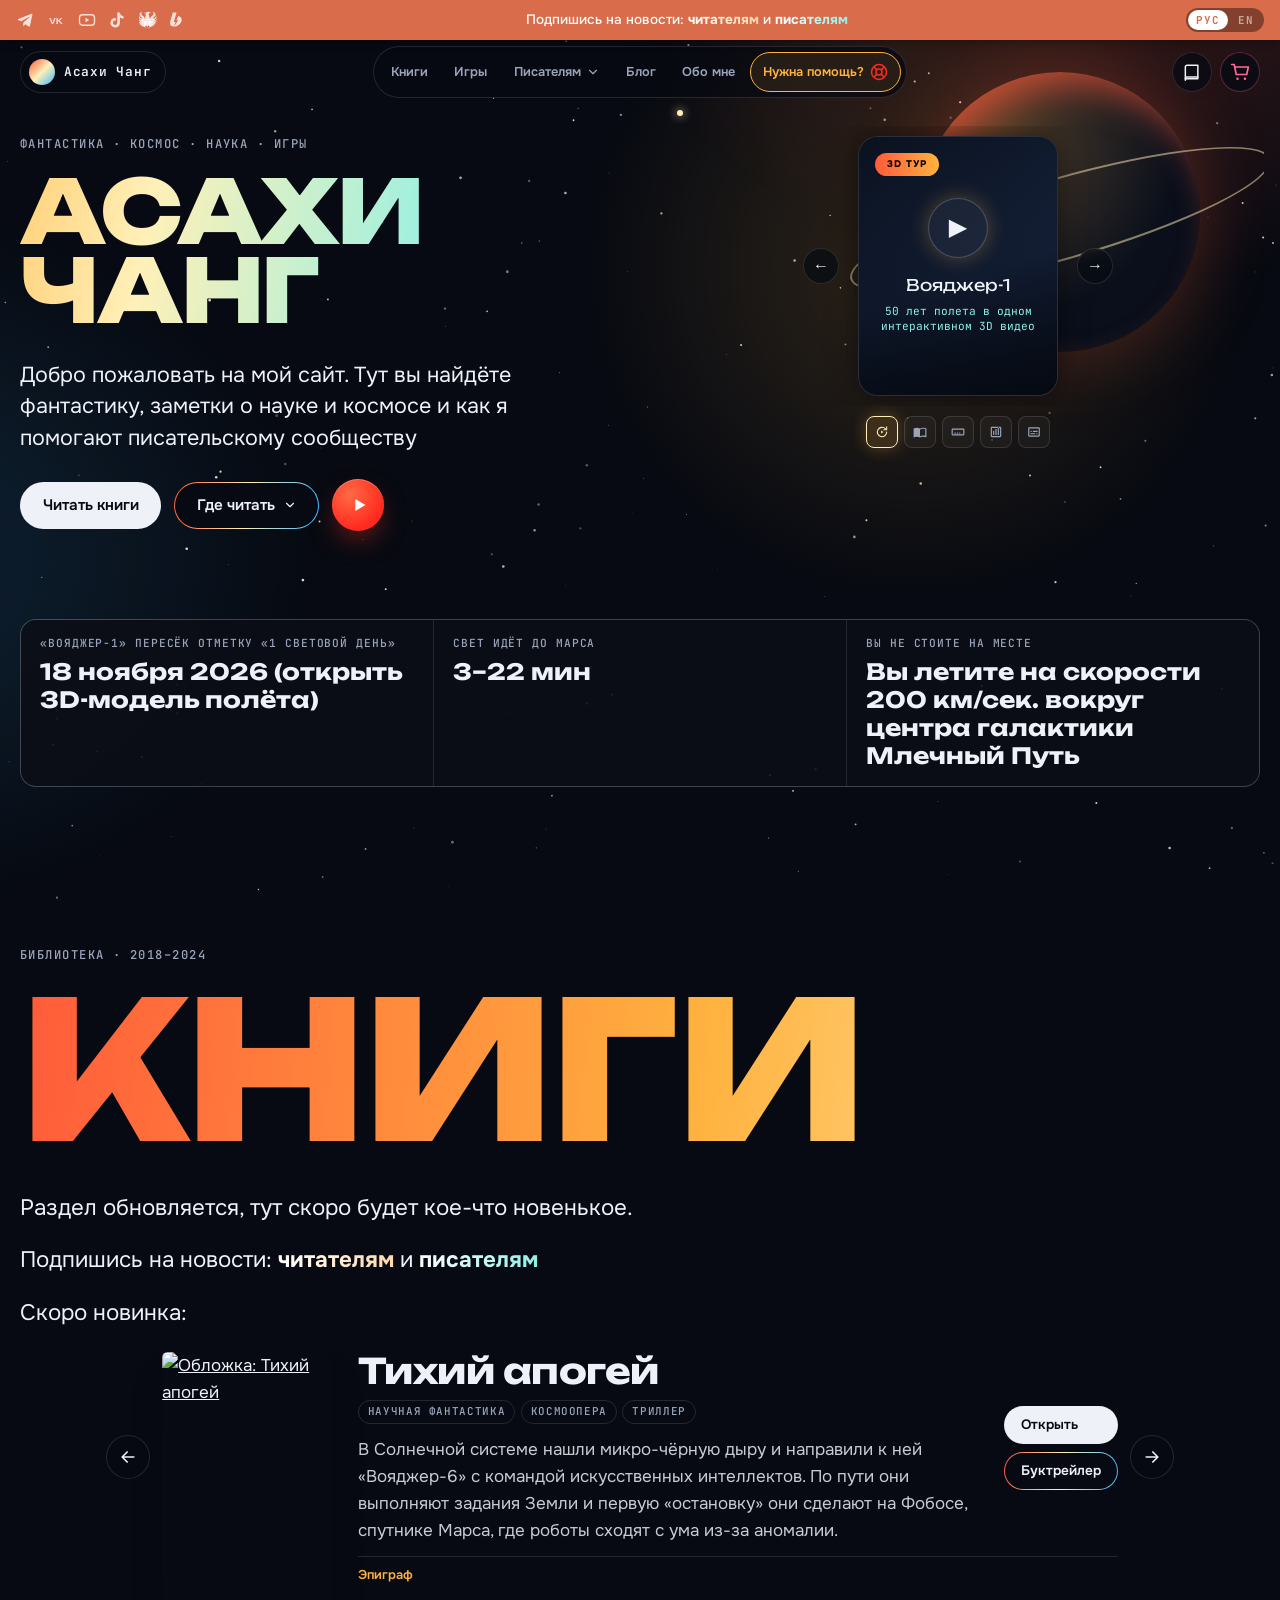
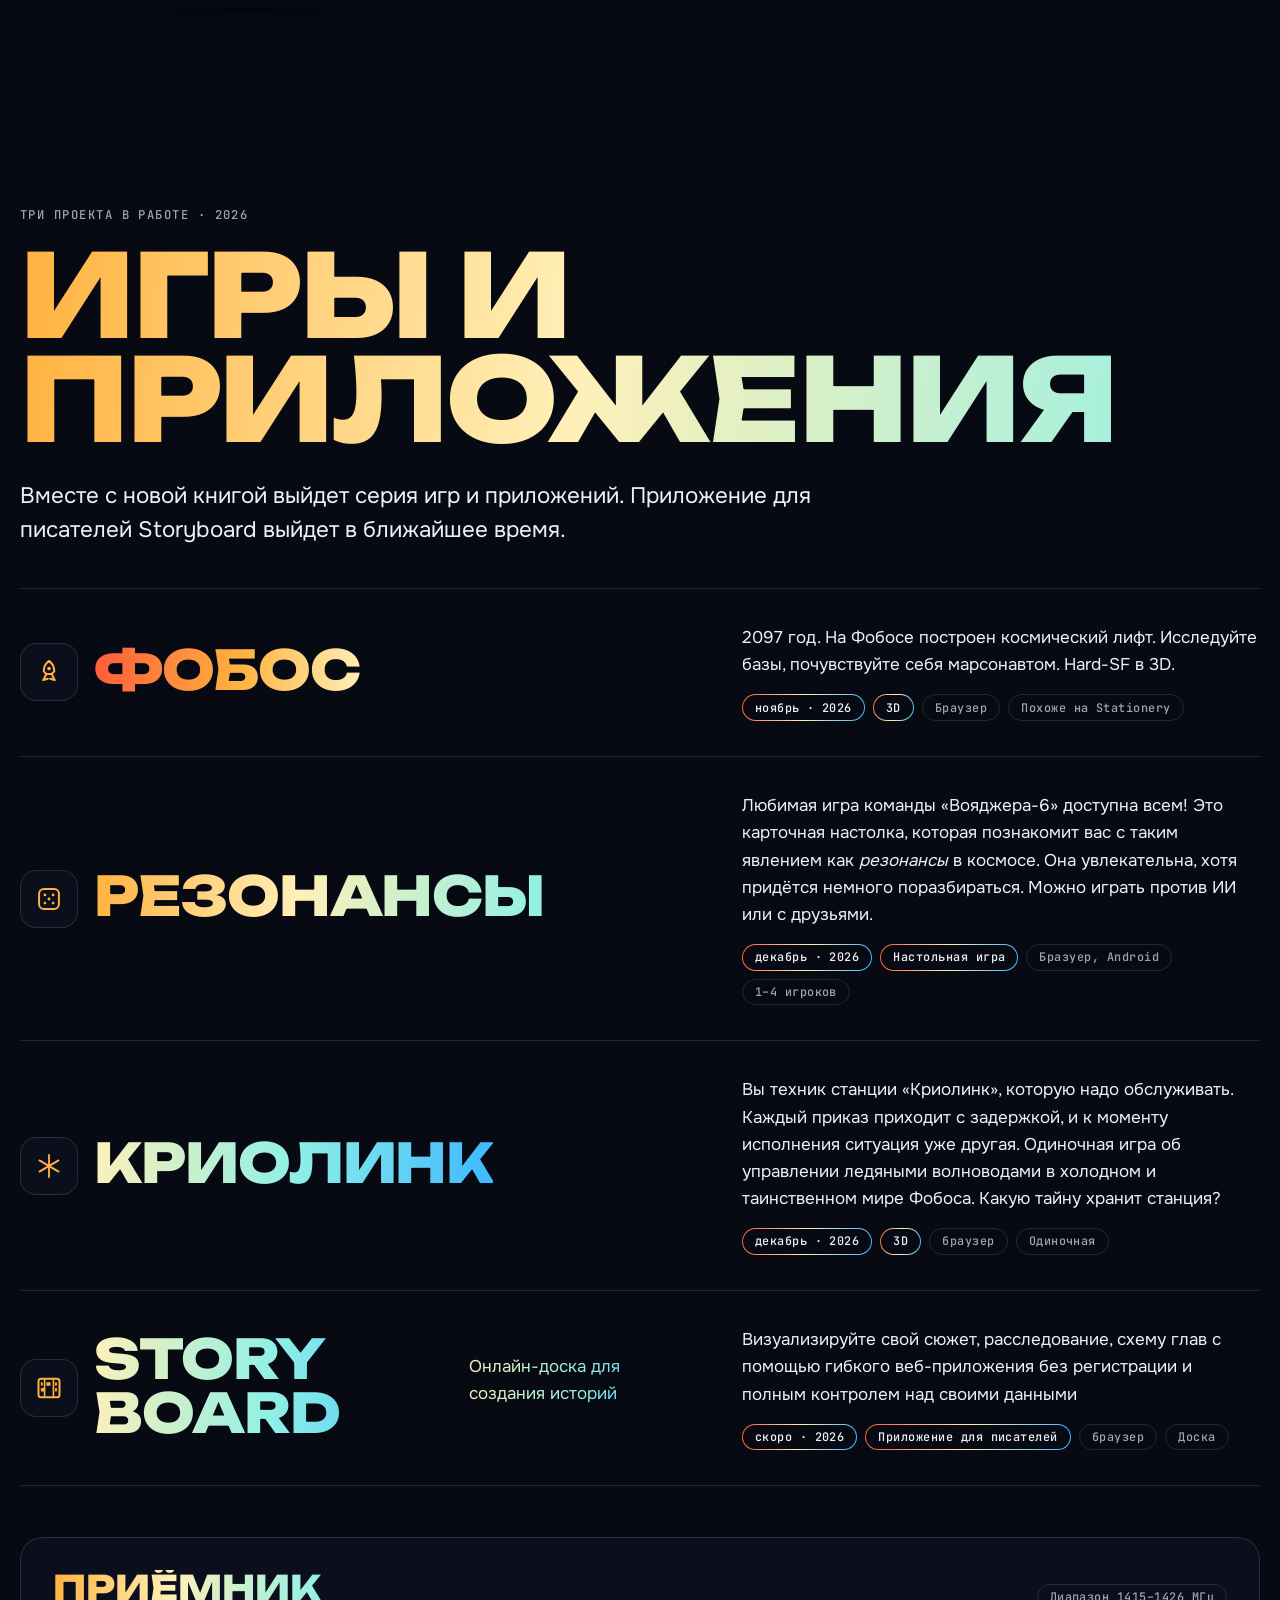
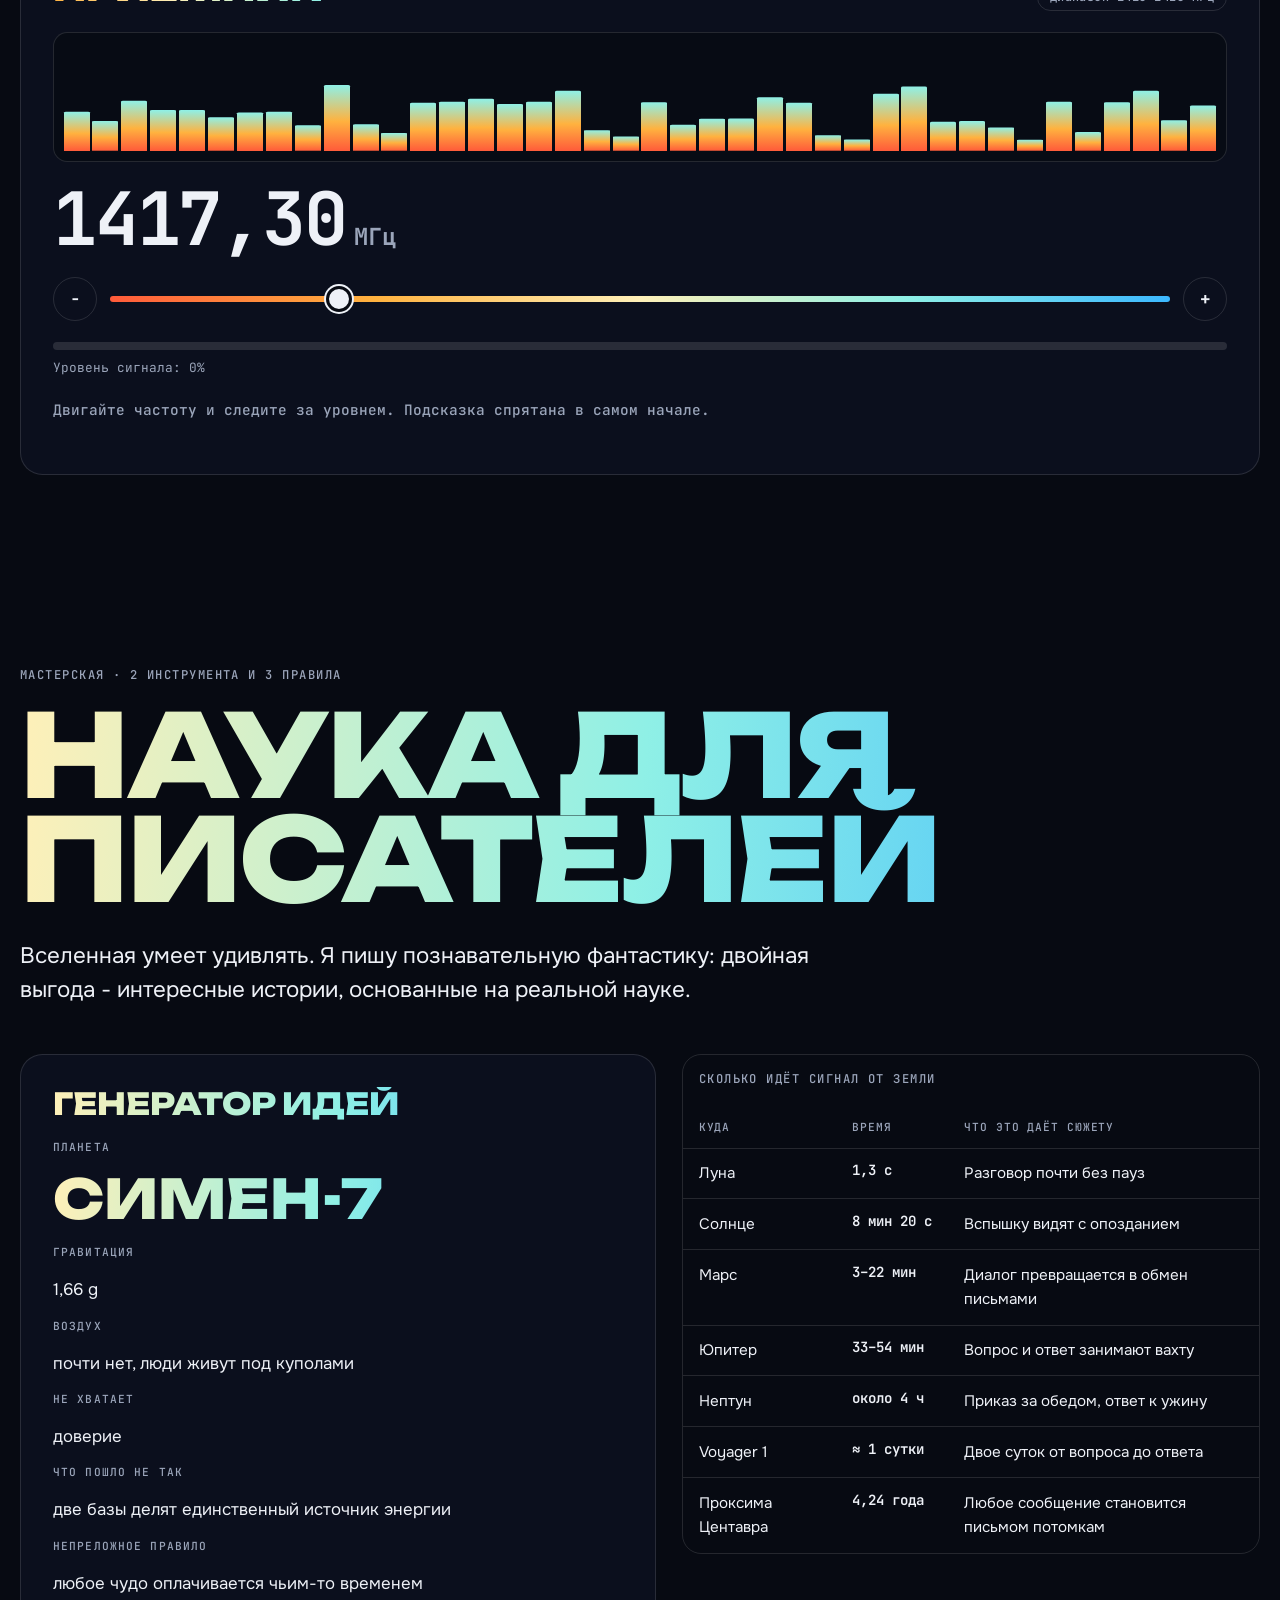
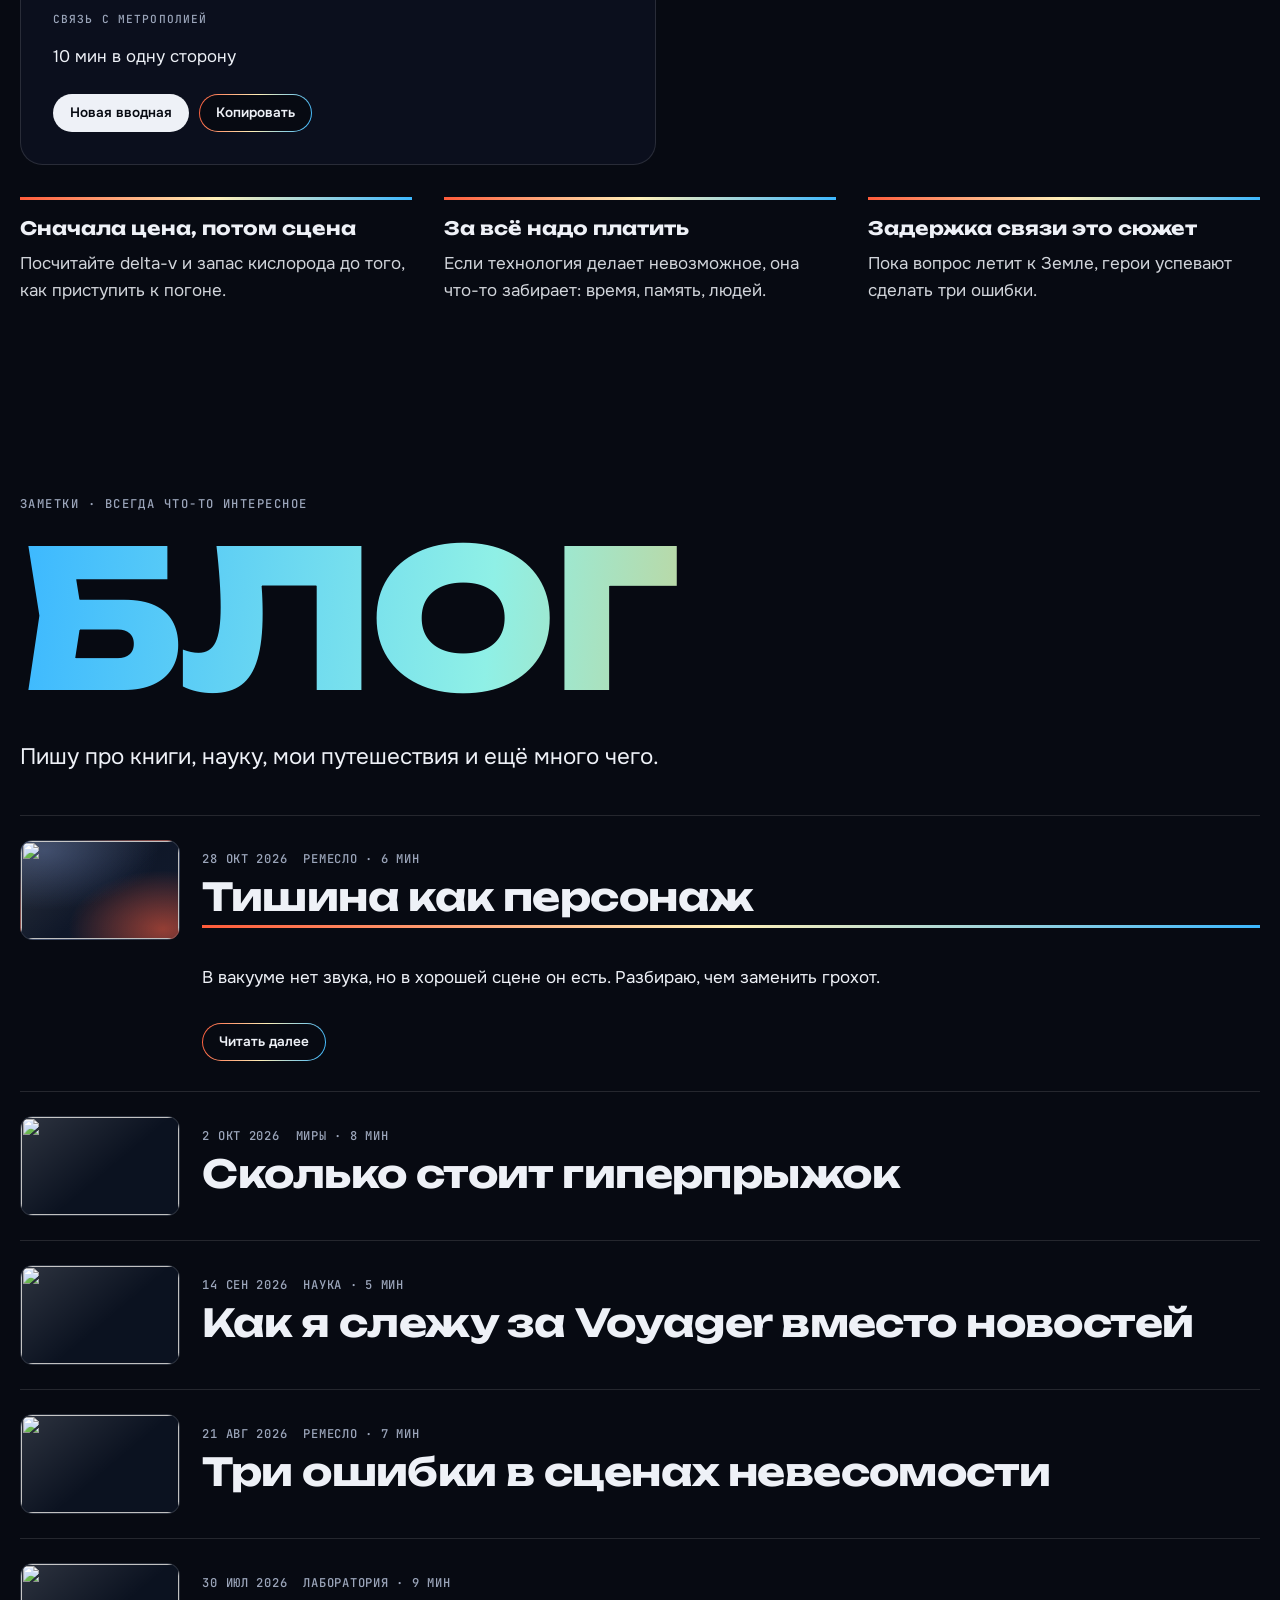
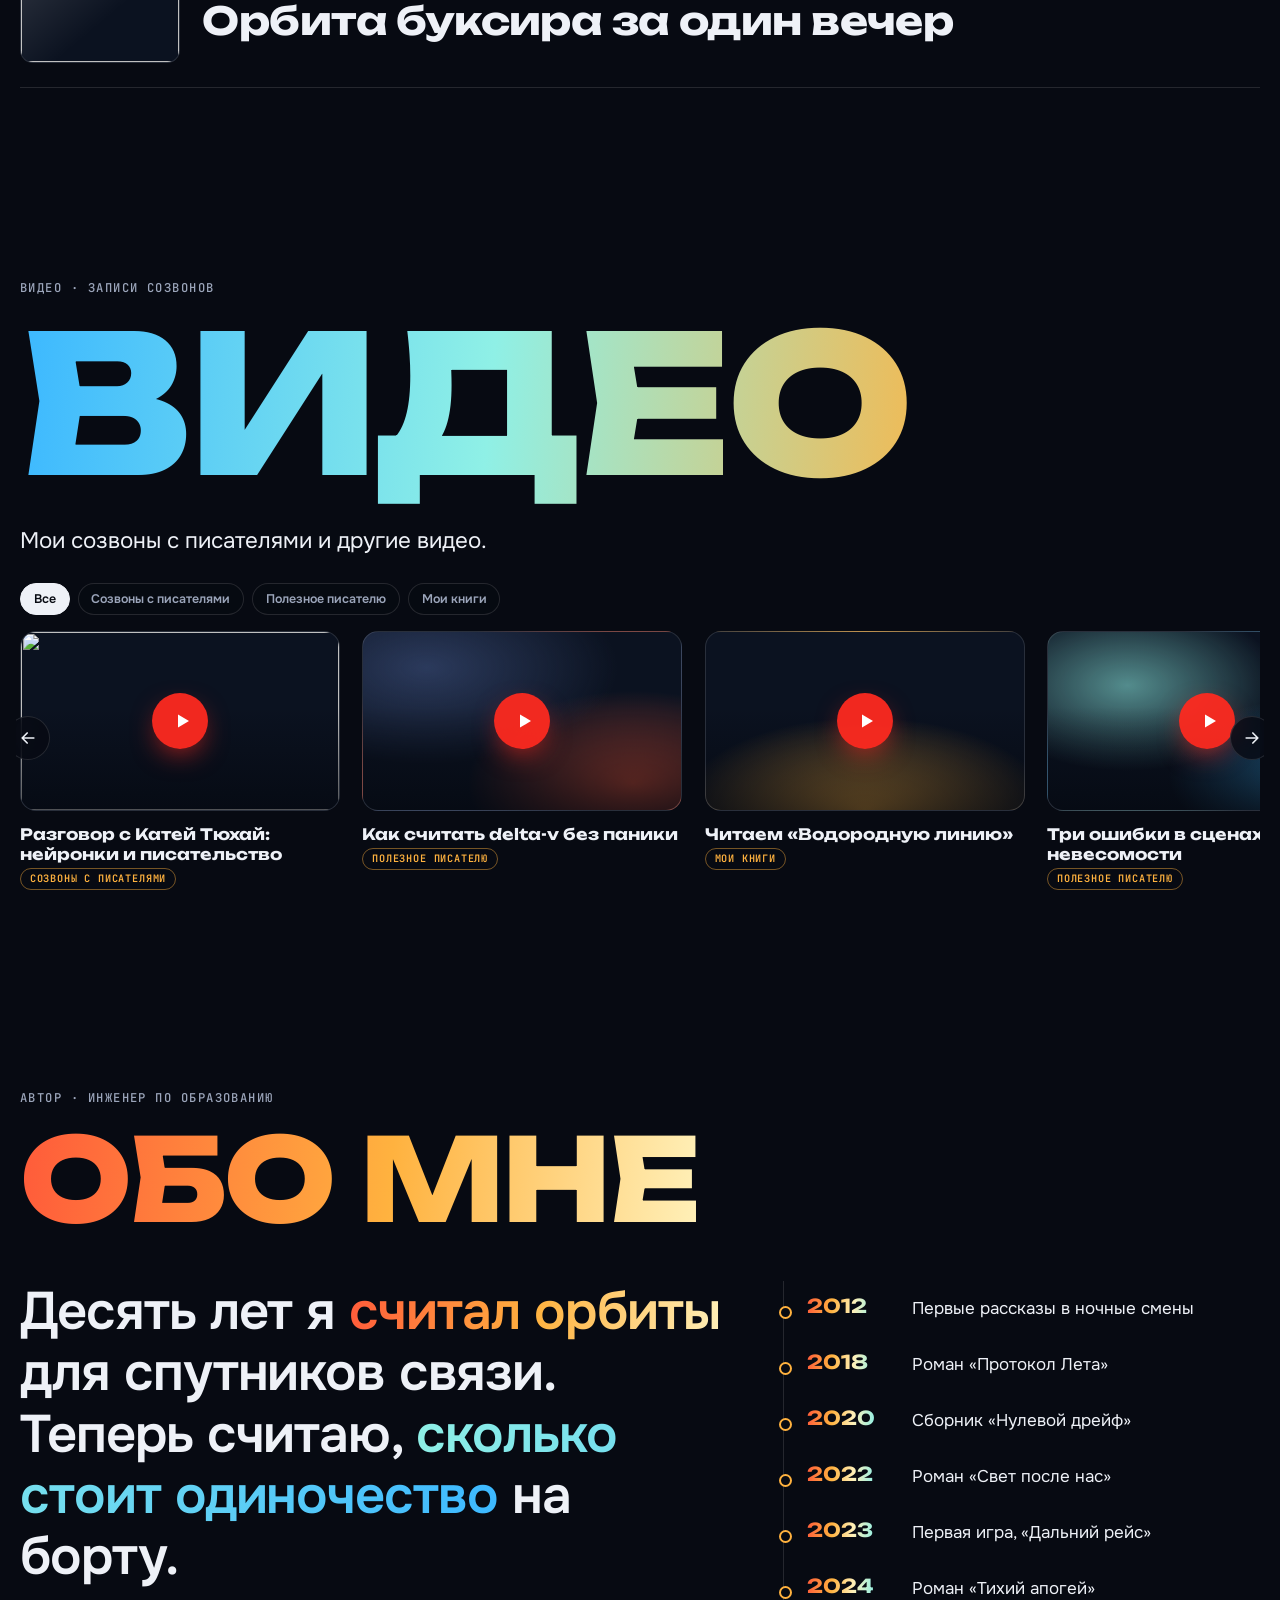
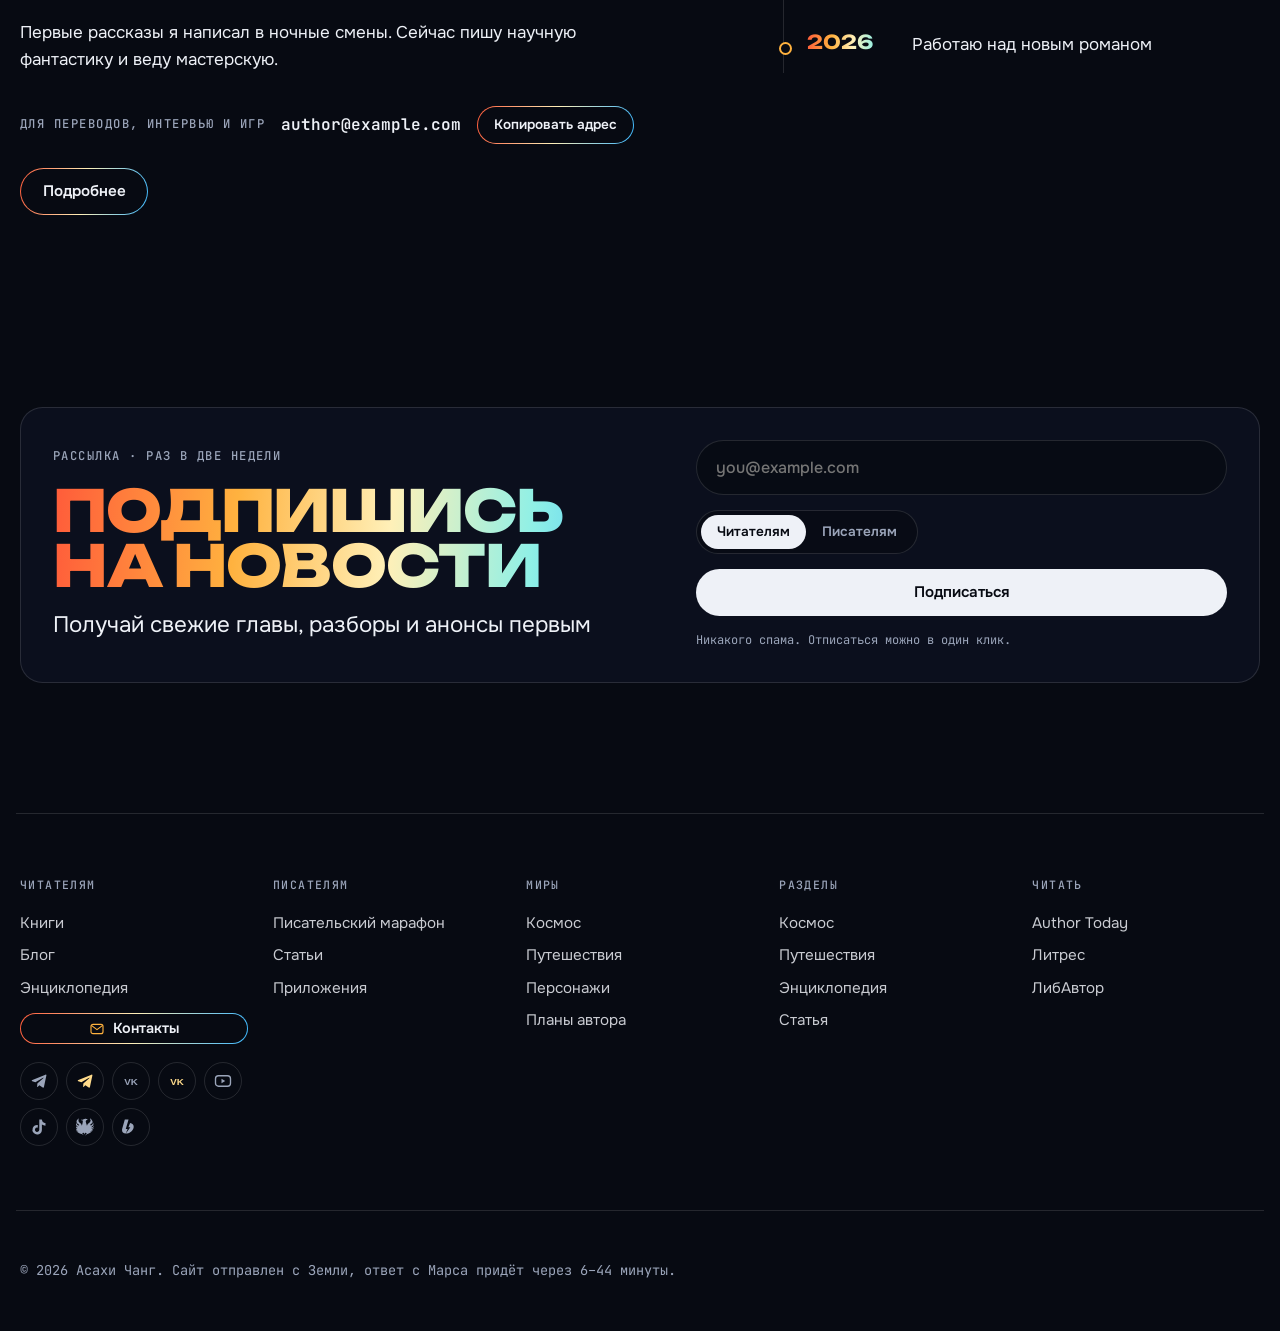
==== commit d1600df3: "Add files via upload" ====
--- a/website/0.01-2026-11-20/index.html
+++ b/website/0.01-2026-11-20/index.html
@@ -365,6 +365,7 @@
       <!-- VER v0.01 (2026-11-20 15:12): вид «По одному», ссылки на буктрейлеры — заглушки -->
       <div class="shelf books-one-shelf" id="booksOneShelf" hidden>
         <button class="shelf-btn prev" type="button" data-shelf="booksOneTrack" data-dir="-1" aria-label="Предыдущая книга"><svg class="ic" aria-hidden="true"><use href="#i-arrow-r"/></svg></button>
+        <!-- VER v0.01 (2026-11-20 16:04): центрирование книги в виде «По одному» -->
         <div class="one-track" id="booksOneTrack">
           <article class="one-book">
             <a class="one-cover" href="book.html" aria-label="Открыть книгу «Тихий апогей»">
--- a/website/0.01-2026-11-20/styles.css
+++ b/website/0.01-2026-11-20/styles.css
@@ -3529,4 +3529,25 @@
   .vtab{padding:.5rem .75rem;font-size:.75rem}
   #vmodal .modal-box{width:100%}
   .vmodal-empty{padding:1rem;font-size:.82rem}
+}
+
+/* ============================================================
+   VER v0.01 (2026-11-20 16:05): центрирование книги и размер модалки
+   ============================================================ */
+
+/* «По одному»: книга по центру, стрелки по бокам блока */
+.books-one-shelf{max-width:1040px;margin:1.4rem auto 0}
+.one-book{grid-template-columns:minmax(0,170px) minmax(0,760px);justify-content:center}
+.one-actions{align-self:center;justify-content:center}
+@media (max-width:1000px){
+  .one-book{grid-template-columns:150px minmax(0,1fr);justify-content:stretch}
+}
+@media (max-width:760px){
+  .one-book{grid-template-columns:1fr}
+}
+
+/* Модалка видео: не шире 900px и не выше экрана с запасом на вкладки */
+.vmodal-box{width:min(92vw, 900px, calc((100vh - 160px) * 16 / 9))}
+@supports (height:100dvh){
+  .vmodal-box{width:min(92vw, 900px, calc((100dvh - 160px) * 16 / 9))}
 }
